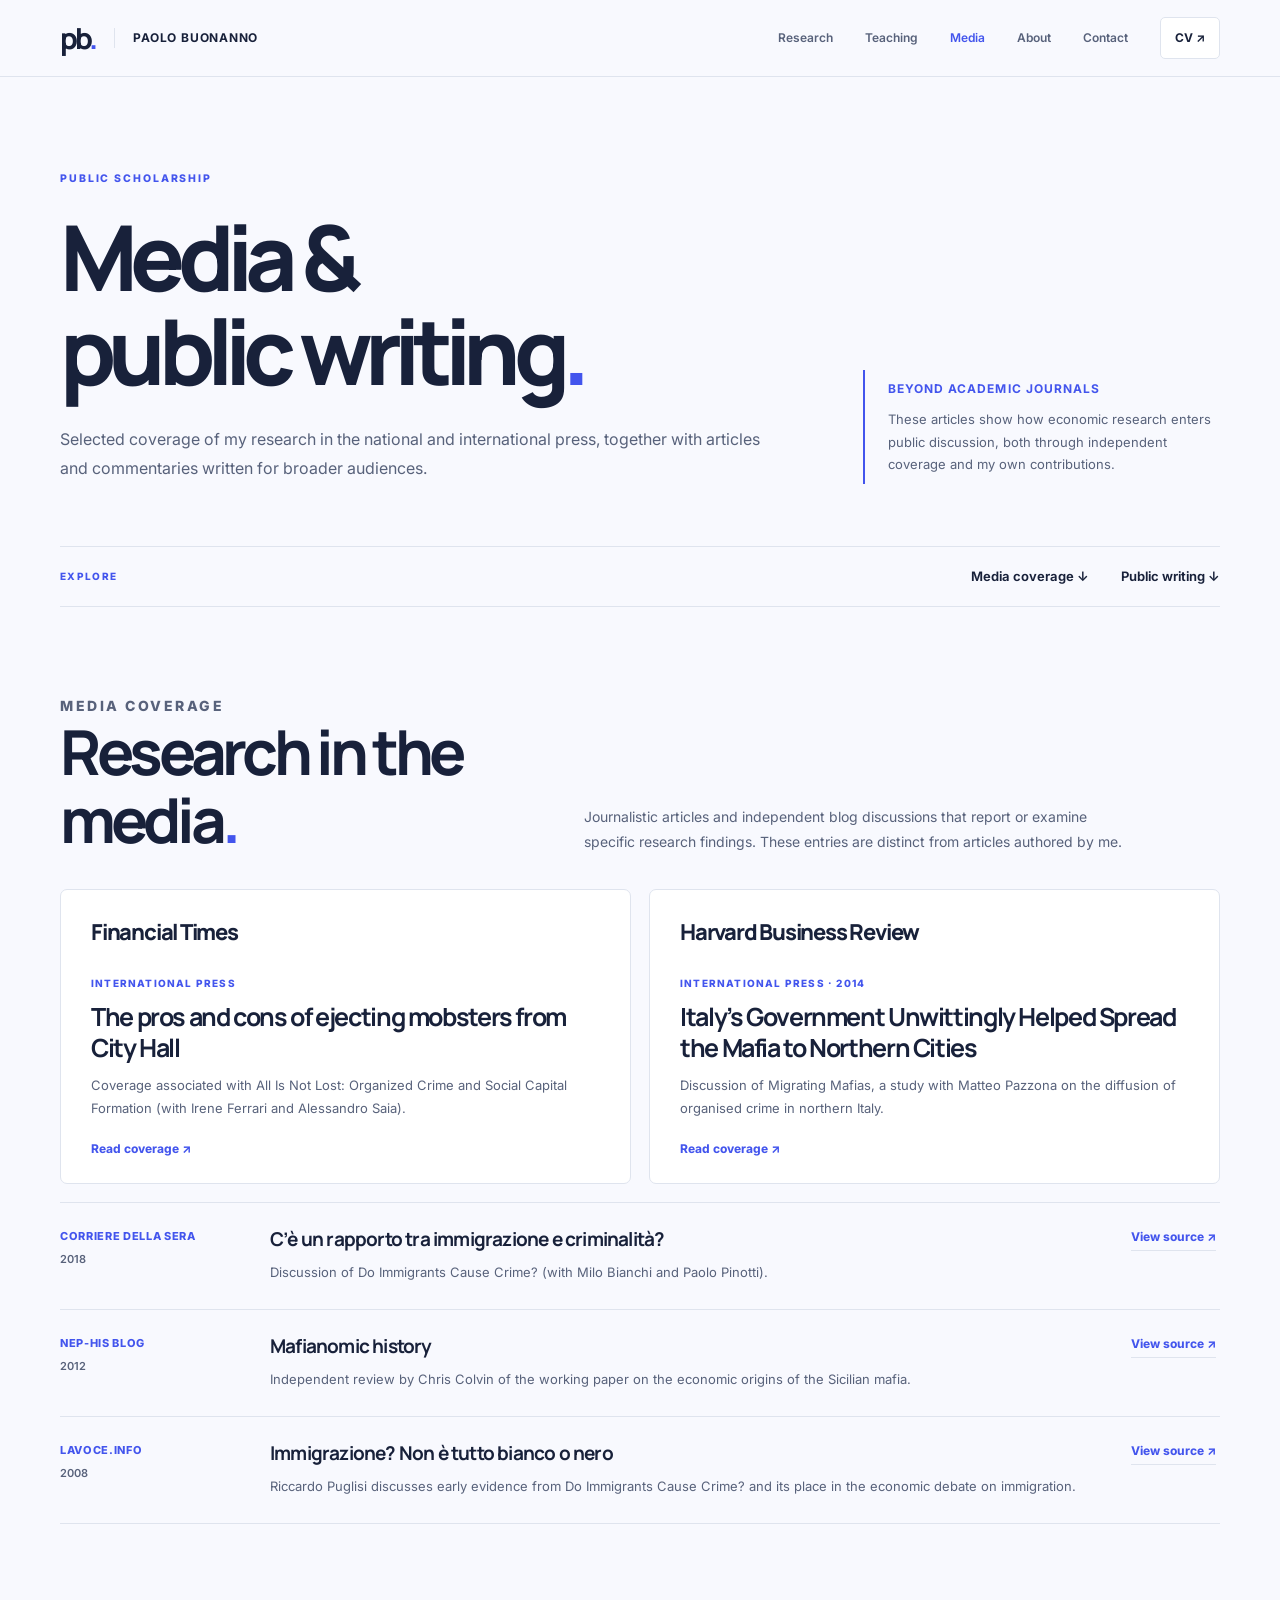
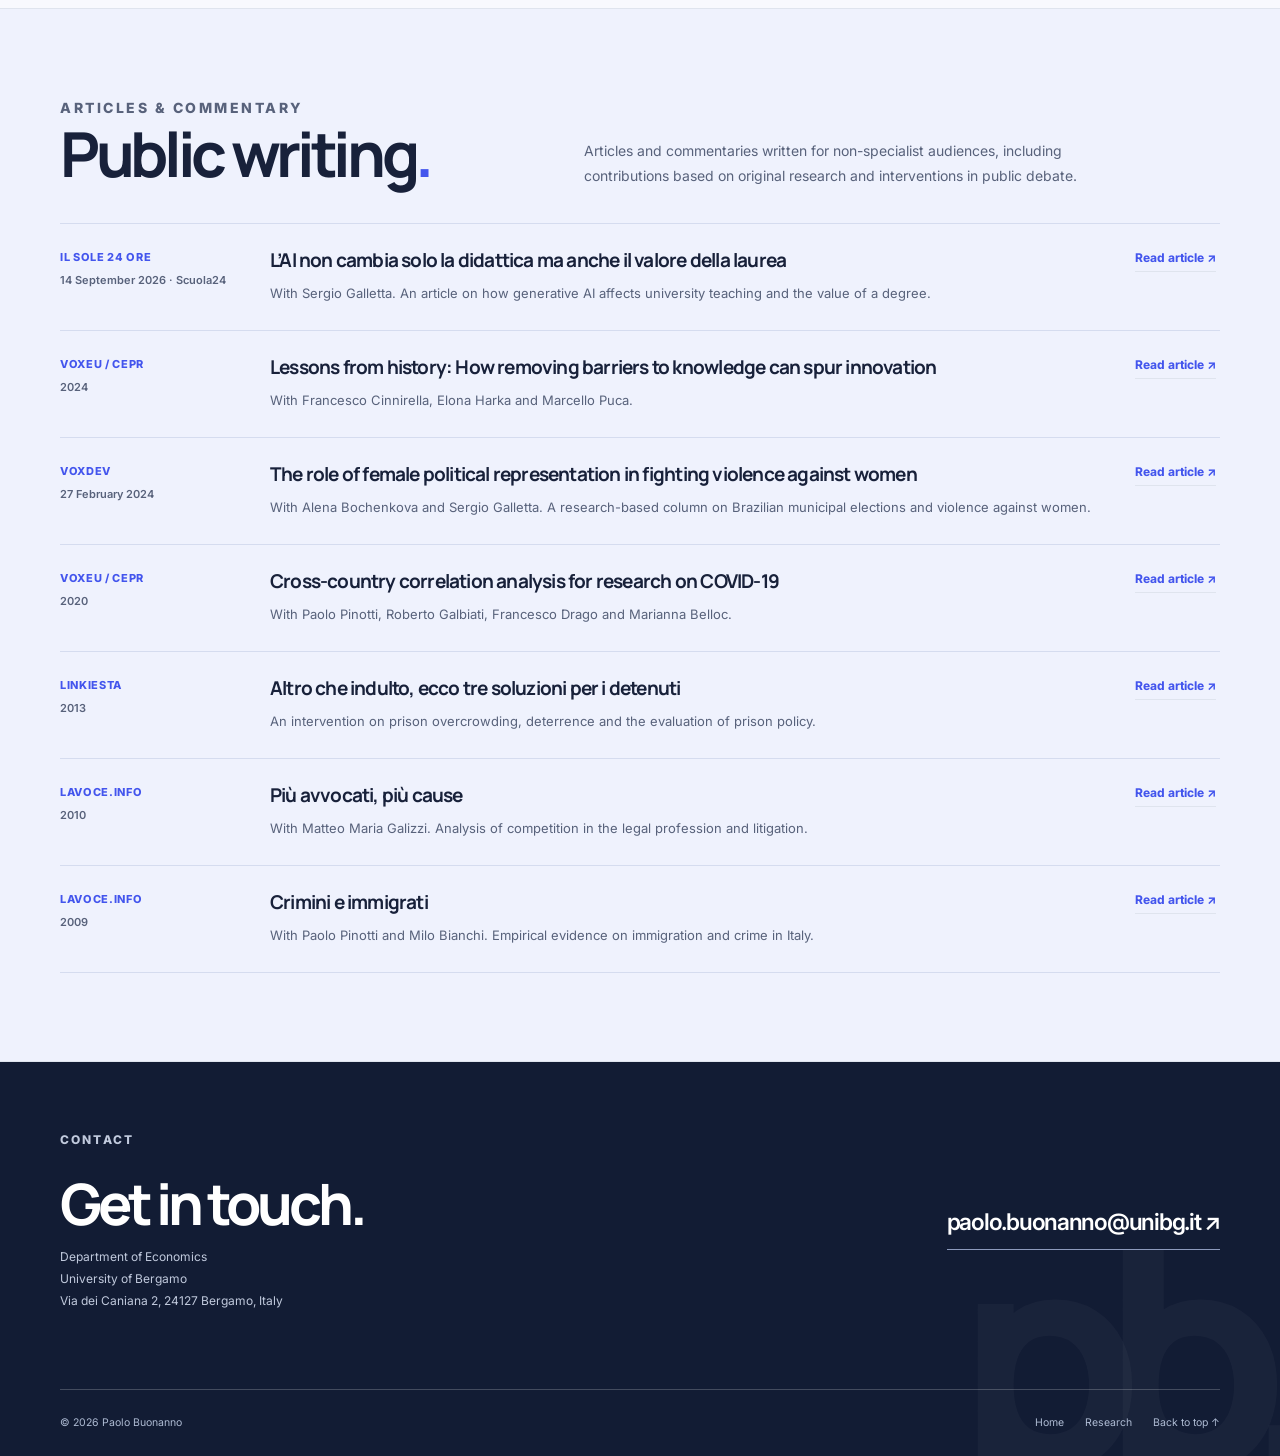
==== media.html @ c2a687ef "Link Sole 24 Ore 2026 article to original publisher page" ====
<!DOCTYPE html>
<html lang="en"><head><meta charset="utf-8"/><meta content="width=device-width, initial-scale=1" name="viewport"/><meta content="#f8f9fe" name="theme-color"/><title>Media &amp; Public Writing | Paolo Buonanno</title><meta content="Selected press coverage of Paolo Buonanno’s research and public commentary in the Italian and international press." name="description"/><link href="https://fonts.googleapis.com" rel="preconnect"/><link crossorigin="" href="https://fonts.gstatic.com" rel="preconnect"/><link href="https://fonts.googleapis.com/css2?family=Inter:wght@400;500;600;700;800&amp;family=Manrope:wght@500;600;700;800&amp;display=swap" rel="stylesheet"/><style>:root {
  --paper: #f8f9fe;
  --white: #fff;
  --soft: #eff2fd;
  --surface: #fff;
  --ink: #18213a;
  --navy: #18213a;
  --muted: #58627b;
  --subtle: #7d8799;
  --rule: #dfe4ee;
  --accent: #4355ed;
  --accent-hover: #3142d0;
  --accent-text: #3648d0;
  --accent-soft: #e9edff;
  --deep: #121c34;
  --panel-bg: #4356ed;
  --panel-deep: #2636a9;
  --sans: 'Inter', -apple-system, BlinkMacSystemFont, 'Segoe UI', sans-serif;
  --display: 'Manrope', 'Inter', -apple-system, BlinkMacSystemFont, 'Segoe UI', sans-serif;
  
  --wrap: 1160px;
}
*{box-sizing:border-box}
html{scroll-behavior:smooth;scroll-padding-top:100px}
body{margin:0;background:var(--paper);color:var(--ink);font-family:var(--sans);line-height:1.6;-webkit-font-smoothing:antialiased}
a{color:inherit;text-decoration:none}button{font:inherit}
a:focus-visible,button:focus-visible{outline:3px solid var(--accent);outline-offset:4px;border-radius:3px}
::selection{background:var(--accent-soft);color:var(--ink)}
h1,h2,h3,p{margin-top:0}
.container{width:min(var(--wrap),calc(100% - 96px));margin:auto}

.site-header{position:sticky;top:0;z-index:30;background:color-mix(in srgb,var(--paper) 94%,transparent);backdrop-filter:blur(18px);border-bottom:1px solid var(--rule)}
.nav-inner{min-height:76px;display:flex;justify-content:space-between;align-items:center;gap:35px}
.brand{display:flex;align-items:center;gap:19px;white-space:nowrap}
.brand-mark{font-family:var(--display);font-weight:760;font-size:29px;letter-spacing:-.10em;line-height:1;color:var(--ink)}
.brand-mark i{color:var(--accent);font-style:normal}
.brand-name{border-left:1px solid var(--rule);padding-left:18px;font-size:12px;letter-spacing:.065em;font-weight:700;color:var(--ink)}
.desktop-nav{display:flex;align-items:center;gap:32px;font-size:12px;font-weight:600;color:var(--muted)}
.desktop-nav a{transition:color .2s}.desktop-nav a:hover{color:var(--accent)}
.desktop-nav .nav-cv{color:var(--ink);border:1px solid var(--rule);border-radius:5px;padding:10px 14px;background:var(--surface);font-weight:700}
.desktop-nav .nav-cv:hover{border-color:var(--accent);color:var(--accent)}
.menu-button{display:none;width:43px;height:41px;border:1px solid var(--rule);border-radius:6px;background:transparent;color:var(--ink);font-size:22px;cursor:pointer}

.hero{padding-top:88px}
.hero-top{display:grid;grid-template-columns:minmax(0,1.6fr) minmax(310px,.89fr);gap:58px;align-items:center}
.eyebrow,.section-kicker{font-size:10.5px;letter-spacing:.18em;text-transform:uppercase;font-weight:800;color:var(--accent);margin:0 0 29px}
.hero h1{font-family:var(--display);font-size:clamp(70px,7.05vw,108px);font-weight:660;letter-spacing:-.064em;line-height:.99;color:var(--ink);margin:0 0 31px}
.hero h1 .last{display:block;letter-spacing:-.071em}
.hero h1 .dot{color:var(--accent)}
.role{max-width:650px;font-family:var(--display);font-size:27px;line-height:1.28;letter-spacing:-.04em;font-style:normal;font-weight:600;color:var(--ink);margin:0 0 20px}
.intro{max-width:565px;font-size:15px;line-height:1.85;color:var(--muted);margin:0 0 31px}
.actions{display:flex;align-items:center;gap:27px;flex-wrap:wrap}
.primary-btn{display:inline-flex;align-items:center;gap:25px;border-radius:5px;padding:14px 18px 14px 20px;background:var(--accent);color:white;font-size:12px;font-weight:650;transition:background .2s,transform .2s}
.primary-btn:hover{background:var(--accent-hover);transform:translateY(-2px)}
.primary-btn .arrow{font-size:18px;line-height:1;transform:translateY(-1px)}
.text-link{font-size:12px;font-weight:700;border-bottom:1px solid var(--rule);padding:9px 0 5px;color:var(--ink);transition:border-color .2s,color .2s;white-space:nowrap}
.text-link span{margin-left:10px;color:var(--accent)}.text-link:hover{color:var(--accent);border-color:var(--accent)}
.identity-panel{height:475px;background:linear-gradient(143deg,var(--panel-bg),var(--panel-deep));position:relative;border-radius:7px;overflow:hidden;color:white;display:flex;flex-direction:column;isolation:isolate}
.identity-panel:before{content:'';position:absolute;z-index:-1;inset:0;background:radial-gradient(circle at 84% 46%,#ffffff24,transparent 52%)}
.identity-panel:after{content:'';position:absolute;z-index:-1;inset:12px;border:1px solid #ffffff30;border-radius:3px;pointer-events:none}
.identity-top{display:flex;gap:12px;align-items:center;padding:30px 29px 0;font-size:9.2px;letter-spacing:.14em;font-weight:720;color:#fff;position:relative;z-index:1}
.identity-top .led{width:6px;height:6px;border-radius:50%;background:#d0ffeb;box-shadow:0 0 12px #d0ffeb88}
.identity-top span:last-child{margin-left:auto;color:#ffffffae}
.identity-art{flex:1;position:relative;display:flex;align-items:center;justify-content:center;overflow:hidden}
.identity-orbit{width:385px;max-width:none;position:absolute;left:50%;top:52%;transform:translate(-50%,-50%);height:385px;opacity:.82}
.identity-mark{position:relative;z-index:1;font-family:var(--display);font-size:122px;font-weight:700;line-height:1;letter-spacing:-.13em;margin-left:-12px;color:#fff;text-shadow:0 16px 55px #16277d40}
.identity-mark span{font-weight:500}.identity-mark i{font-style:normal;color:#c4d3ff}
.identity-bottom{padding:0 30px 31px;z-index:1}
.identity-bottom p{font-family:var(--display);font-style:normal;font-weight:650;font-size:23px;line-height:1.23;letter-spacing:-.035em;margin:0 0 24px;color:#fff}
.identity-line{width:100%;height:1px;background:#ffffff52;margin-bottom:13px}
.identity-footer{display:flex;justify-content:space-between;align-items:center;color:#ffffffd2;gap:12px;font-size:9.5px;letter-spacing:.085em;font-weight:650}

.focus-bar{margin:91px 0 0;border-top:1px solid var(--rule);border-bottom:1px solid var(--rule);padding:24px 0;display:flex;align-items:center;gap:12px 26px;flex-wrap:wrap}
.focus-label{color:var(--accent);font-size:10px;letter-spacing:.12em;text-transform:uppercase;font-weight:780;margin-right:7px}
.focus-tag{font-size:12px;color:var(--ink);font-weight:600}
.focus-dot{font-size:14px;color:var(--accent);opacity:.33;line-height:1}

.section{padding:106px 0 116px;scroll-margin-top:90px}
.section-heading{display:grid;grid-template-columns:.95fr 1fr;align-items:end;gap:100px;margin-bottom:44px}
.section-kicker{margin-bottom:21px}
.section-heading h2,.about h2{font-family:var(--display);font-weight:750;font-size:clamp(46px,5.5vw,68px);line-height:1.1;letter-spacing:-.067em;margin:0;color:var(--ink)}
.section-heading .period,.about h2 .period{color:var(--accent)}
.section-lead{font-size:14px;line-height:1.85;max-width:460px;color:var(--muted);margin:0 0 5px}
.research-tabs{display:flex;flex-wrap:wrap;gap:8px;margin:0 0 18px}
.tab{border:1px solid var(--rule);background:transparent;color:var(--muted);padding:10px 17px;border-radius:5px;font-size:11px;font-weight:700;cursor:pointer;transition:background .17s,color .17s,border-color .17s}
.tab:hover{border-color:var(--accent);color:var(--accent)}
.tab[aria-pressed='true']{background:var(--accent);color:white;border-color:var(--accent)}
.paper-list{border-top:1px solid var(--rule)}
.paper{display:grid;grid-template-columns:145px minmax(0,1fr) 64px;column-gap:24px;align-items:start;border-bottom:1px solid var(--rule);padding:28px 8px 29px 0;transition:background .2s,padding .2s}
.paper:hover{background:var(--accent-soft);padding-left:14px;padding-right:14px}
.paper[data-hidden='true']{display:none}
.paper-date{font-size:12px;font-weight:700;line-height:1.6;color:var(--ink)}
.paper-date span{display:block;color:var(--accent-text);font-size:9px;letter-spacing:.08em;text-transform:uppercase;font-weight:700;margin-top:6px}
.paper h3{font-family:var(--sans);font-weight:620;font-size:20px;line-height:1.28;letter-spacing:-.025em;margin:0 0 12px;max-width:720px;color:var(--ink)}
.paper h3 a:hover{color:var(--accent)}
.paper-authors{font-size:12px;color:var(--muted);margin:0 0 5px;line-height:1.5}
.paper-venue{font-size:12px;color:var(--muted);font-style:italic;margin:0;line-height:1.5}
.paper-link{justify-self:end;font-size:11px;font-weight:750;color:var(--accent);white-space:nowrap;border-bottom:1px solid var(--rule);padding-bottom:5px}
.paper-link:hover{border-color:var(--accent)}
.research-bottom{display:flex;gap:30px;flex-wrap:wrap;margin-top:30px}

.teaching{background:var(--soft);border-top:1px solid var(--rule);border-bottom:1px solid var(--rule)}
.teaching .section-heading{margin-bottom:50px}
.course-grid{display:grid;grid-template-columns:repeat(2,minmax(0,1fr));gap:18px}
.course{background:var(--surface);min-height:250px;padding:29px 32px;display:flex;flex-direction:column;align-items:flex-start;border:1px solid var(--rule);border-radius:6px;box-shadow:0 10px 23px #141e3504;transition:transform .2s,border-color .2s}
.course:hover{transform:translateY(-3px);border-color:var(--accent)}
.course-header{display:flex;justify-content:space-between;align-items:center;width:100%;gap:10px;color:var(--accent);font-size:10px;font-weight:750;letter-spacing:.11em;text-transform:uppercase;margin-bottom:30px}
.course h3{font-family:var(--display);font-size:27px;font-weight:680;line-height:1.23;letter-spacing:-.05em;color:var(--ink);margin:0 0 23px}
.course h3 a:hover{color:var(--accent)}
.course h3 a span{font-family:var(--sans);color:var(--accent);font-size:15px;vertical-align:5px;margin-left:3px}
.course-meta{font-size:12px;color:var(--muted);line-height:1.65;margin:auto 0 0}

.about{padding:111px 0 124px;scroll-margin-top:92px}
.about-layout{display:grid;grid-template-columns:.95fr 1fr;gap:115px}
.about p:not(.section-kicker){font-size:14px;color:var(--muted);line-height:1.92;margin:0 0 18px}
.about-meta{display:grid;grid-template-columns:1fr 1fr;gap:24px;border-top:1px solid var(--rule);padding-top:25px;margin-top:28px}
.about-meta div{font-size:12px;color:var(--muted);line-height:1.85}
.about-meta strong{display:block;font-size:9.5px;letter-spacing:.13em;text-transform:uppercase;color:var(--accent);margin-bottom:6px}
.about-meta a:hover{color:var(--accent)}

.footer{background:var(--deep);color:#fff;padding:67px 0 25px;scroll-margin-top:95px;position:relative;overflow:hidden}
.footer:after{content:'pb.';position:absolute;right:-15px;bottom:-135px;font-family:var(--display);font-size:300px;font-weight:800;letter-spacing:-.14em;color:#ffffff08;pointer-events:none}
.footer-top{display:flex;justify-content:space-between;gap:38px;align-items:center;position:relative;z-index:1}
.footer h2{font-family:var(--display);font-size:57px;line-height:1.09;font-weight:740;letter-spacing:-.07em;margin:0 0 23px;color:white}
.footer p{font-size:12px;line-height:1.85;color:#c1cadd;max-width:330px}
.footer-email{font-family:var(--sans);font-weight:600;font-size:23px;letter-spacing:-.055em;border-bottom:1px solid #8c9abc;padding-bottom:8px;white-space:nowrap}
.footer-email:hover{color:#dce3ff;border-color:#fff}
.footer-bottom{display:flex;justify-content:space-between;gap:25px;align-items:center;flex-wrap:wrap;position:relative;z-index:1;padding-top:25px;margin-top:64px;border-top:1px solid #ffffff35;color:#aebbd3;font-size:10.5px}
.footer-links{display:flex;gap:21px;flex-wrap:wrap}.footer-links a:hover{color:#fff}

@media(max-width:1000px){
 .container{width:calc(100% - 68px)}
 .hero-top{gap:36px;grid-template-columns:minmax(0,1.5fr) minmax(278px,.92fr)}
 .hero h1{font-size:clamp(65px,7.45vw,88px)}
 .role{font-size:25px}
 .identity-panel{height:430px}
 .section-heading{gap:48px}
 .about-layout{gap:60px}
}
@media(max-width:760px){
 .container{width:calc(100% - 44px)}
 .nav-inner{min-height:69px}
 .brand-mark{font-size:26px}
 .brand{gap:14px}
 .brand-name{font-size:10.5px;padding-left:14px}
 .desktop-nav{display:none;position:absolute;left:0;right:0;top:68px;padding:23px;background:var(--paper);border-bottom:1px solid var(--rule);box-shadow:0 18px 26px #15203716;flex-direction:column;align-items:flex-start;gap:18px}
 .desktop-nav[data-open='true']{display:flex}
 .menu-button{display:block}
 .hero{padding-top:58px}
 .hero-top{grid-template-columns:1fr;gap:45px}
 .eyebrow{font-size:9.5px;margin-bottom:24px}
 .hero h1{font-size:clamp(57px,12.8vw,86px);letter-spacing:-.083em;margin-bottom:28px}
 .role{font-size:25px}
 .intro{font-size:14px;line-height:1.83}
 .identity-panel{height:295px;max-width:none}
 .identity-top{padding:25px 24px 0}
 .identity-orbit{width:300px;height:300px;top:51%;left:65%}
 .identity-mark{font-size:96px}
 .identity-art{position:absolute;inset:0 0 0 42%}
 .identity-bottom{margin-top:auto;padding:0 24px 24px;max-width:49%}
 .identity-bottom p{font-size:24px;margin-bottom:22px}
 .identity-line{margin-bottom:11px}
 .identity-footer{font-size:8px;display:block}
 .identity-footer span:last-child{display:none}
 .focus-bar{margin-top:55px;gap:10px 18px;padding:19px 0}
 .focus-label{width:100%;margin-bottom:4px}
 .focus-dot{display:none}
 .focus-tag{font-size:12px}
 .section{padding:80px 0 88px}
 .section-heading{display:block;margin-bottom:30px}
 .section-heading h2,.about h2{font-size:70px}
 .section-lead{font-size:13px;margin:23px 0 0}
 .paper{grid-template-columns:1fr auto;gap:10px 15px;padding:23px 0}
 .paper-date{grid-column:1/-1}
 .paper-date span{display:inline;margin-left:10px}
 .paper h3{font-size:18px}
 .paper-authors,.paper-venue{font-size:11.5px}
 .paper-link{font-size:11px}
 .course-grid{grid-template-columns:1fr}
 .course{min-height:210px}
 .course h3{font-size:26px}
 .about{padding-top:83px;padding-bottom:91px}
 .about-layout{grid-template-columns:1fr;gap:28px}
 .about-meta{gap:18px}
 .footer{padding-top:63px}
 .footer-top{display:block}
 .footer h2{font-size:51px}
 .footer-email{font-size:19px;display:inline-block;margin-top:25px;white-space:normal;overflow-wrap:anywhere}
 .footer-bottom{margin-top:50px}}
@media(max-width:410px){
 .hero h1{font-size:clamp(53px,12.9vw,66px)}
 .role{font-size:21px}
 .section-heading h2,.about h2{font-size:48px}
 .identity-panel{height:260px}
 .identity-bottom p{font-size:20px}
 .identity-mark{font-size:80px}
 .paper{grid-template-columns:1fr}
 .paper-link{justify-self:start}
 .actions{gap:16px}
}
@media(prefers-reduced-motion:reduce){html{scroll-behavior:auto}*,*:before,*:after{transition-duration:.01ms!important;animation-duration:.01ms!important}}
/* Production layout, all text uses sans-serif typefaces. */
body{font-kerning:normal}
.skip-link{position:absolute;left:15px;top:-80px;padding:12px 16px;background:var(--ink);color:white;z-index:1000}
.skip-link:focus{top:10px}
.hero h1{font-weight:750;letter-spacing:-.086em}
.role{max-width:590px}
.identity-bottom p{font-style:normal}
.section-heading h2,.about h2,.footer h2,.course h3{font-style:normal}
.paper-venue{font-style:normal}
.footer:after{font-weight:800}
.nav-inner .desktop-nav a[aria-current='page']{color:var(--accent)}
.research-page{padding-top:95px;padding-bottom:95px}
.research-page .research-intro{max-width:780px;margin-bottom:55px}
.research-page h1{font-family:var(--display);font-size:clamp(55px,6.3vw,86px);font-weight:760;line-height:1.04;letter-spacing:-.075em;margin-bottom:20px}
.research-page h1 span{color:var(--accent)}
.research-page .research-description{font-size:16px;max-width:680px;color:var(--muted);line-height:1.8}
.research-page .research-tabs{margin-bottom:18px}
.research-tools{display:flex;gap:16px;justify-content:space-between;flex-wrap:wrap;margin:31px 0 22px;align-items:center}
.paper-search{width:min(370px,100%);border:1px solid var(--rule);border-radius:5px;padding:12px 15px;background:var(--white);font-family:var(--sans);color:var(--ink);font-size:12px}
.paper-search:focus{outline:2px solid var(--accent);outline-offset:2px}
.paper-count{font-size:12px;color:var(--muted)}
.no-papers{font-size:14px;color:var(--muted);padding:32px 0}
.research-source{border-top:1px solid var(--rule);padding-top:30px;margin-top:38px;font-size:13px;color:var(--muted);line-height:1.85}
.research-source a{color:var(--accent);text-decoration:underline;text-underline-offset:3px}
.publication-divider{margin:62px 0 27px;border-top:1px solid var(--rule)}
.research-page .paper h3{font-size:17px;letter-spacing:-.024em}
.research-page .paper{grid-template-columns:113px minmax(0,1fr) 75px;column-gap:22px;padding:21px 7px 23px 0}
.research-page .paper .paper-link{margin-top:2px}
.research-page .paper:hover{padding-left:8px;padding-right:8px}
.paper h3 a:focus-visible{color:var(--accent)}
@media(max-width:760px){
  .hero{padding-top:64px}
  .hero h1{font-size:clamp(56px,12.25vw,84px)}
  .role{font-size:25px;line-height:1.28}
  .identity-bottom p{font-size:18px;line-height:1.3}
  .section-heading h2,.about h2{font-size:clamp(43px,10vw,58px)}
  .course h3{font-size:25px}
  .footer h2{font-size:49px}
  .research-page{padding-top:56px;padding-bottom:65px}
  .research-page h1{font-size:clamp(54px,11vw,76px)}
  .research-page .paper{grid-template-columns:1fr;gap:11px;padding:21px 0}
  .research-page .paper-date span{display:inline;margin-left:12px}
  .research-page .paper .paper-link{justify-self:start}
  .paper-search{width:100%}
}

/* v4: Bibliographic hierarchy, working paper statuses and OA information. */
.paper-venue .oa-badge{vertical-align:middle;margin-left:9px}
.oa-badge,.free-badge{display:inline-block;border-radius:3px;font-family:var(--sans);font-size:10px;font-weight:750;line-height:1.2;padding:4px 7px;letter-spacing:.015em;white-space:nowrap}
.oa-badge{background:#e5f7ee;color:#16734b}
.free-badge{background:#e8edff;color:#3347a8}
.paper-venue .oa-badge{font-size:9px}
.record-group{margin-top:55px}
.record-group-heading{padding-bottom:15px;border-bottom:1px solid var(--rule);display:flex;justify-content:space-between;gap:22px;align-items:baseline}
.record-group-heading h2{font-family:var(--display);font-size:25px;font-weight:750;letter-spacing:-.045em;line-height:1.24}
.record-group-heading p{font-size:11px;color:var(--muted);line-height:1.6;max-width:380px;text-align:right}
.pub-card{border-bottom:1px solid var(--rule);padding:23px 0;display:grid;grid-template-columns:78px minmax(0,1fr);gap:24px;transition:background .2s}
.pub-card[data-hidden="true"]{display:none}
.pub-card:hover{background:rgba(239,242,253,.4)}
.pub-year{font-size:12px;letter-spacing:.05em;color:var(--accent);font-weight:700;padding-top:3px}
.pub-body h3{font-family:var(--display);font-size:17px;letter-spacing:-.03em;line-height:1.48;font-weight:700;margin:0 0 5px}
.pub-body h3 a:hover{color:var(--accent)}
.pub-authors{font-size:12px;color:var(--muted);line-height:1.6;margin:3px 0}
.pub-journal{font-size:12px;line-height:1.85;color:var(--ink);margin:5px 0}
.pub-links{display:flex;gap:20px;flex-wrap:wrap;margin-top:9px}
.pub-links a{font-size:11px;font-weight:700;color:var(--accent);letter-spacing:.01em}
.pub-links a:hover{text-decoration:underline;text-underline-offset:3px}
.status-tag{display:inline-block;color:#2d45bf;font-size:11px;font-weight:680;background:#e9edff;border-radius:3px;padding:4px 7px;margin-left:7px}
.pub-controls{border-bottom:1px solid var(--rule);padding-bottom:20px}
.pub-controls .research-tabs{margin-bottom:3px;flex-wrap:wrap}
.pub-controls .research-tools{margin:20px 0 14px;gap:18px}
.oa-toggle{font-size:11px;font-weight:650;color:var(--ink);display:inline-flex;align-items:center;gap:8px;cursor:pointer}
.oa-toggle input{accent-color:var(--accent);width:15px;height:15px}
.access-legend{font-size:11px;line-height:2.2;color:var(--muted);max-width:800px}
.access-legend .oa-badge,.access-legend .free-badge{margin-right:7px;margin-left:14px}
.access-legend .oa-badge:first-child{margin-left:0}
#teaching .course-grid{grid-template-columns:repeat(2,minmax(0,1fr));}
#teaching .course h3{font-size:clamp(22px,2.1vw,28px);line-height:1.3}
#teaching .course-meta{line-height:1.7}
@media(max-width:760px){.record-group-heading{display:block}.record-group-heading h2{font-size:23px}.record-group-heading p{text-align:left;margin-top:6px}.pub-card{grid-template-columns:45px minmax(0,1fr);gap:12px;padding:18px 0}.pub-body h3{font-size:15px}.pub-year{font-size:11px}.pub-controls .research-tabs{display:flex;gap:6px}#teaching .course-grid{grid-template-columns:1fr}.oa-toggle{width:100%}.research-page .paper-count{margin-top:0}}

/* V5 / photographic academic profile */
.hero-top{grid-template-columns:minmax(0,1.55fr) minmax(310px,.9fr);gap:62px}
.hero .role{font-size:clamp(21px,2.1vw,28px);font-weight:680;letter-spacing:-.038em;line-height:1.34;max-width:580px;margin-bottom:22px}
.hero .intro{max-width:585px}
.portrait-panel{height:475px;display:flex;flex-direction:column;padding:27px 28px 25px;border:1px solid #ced6f2;border-radius:8px;background:#edf1ff;box-shadow:0 22px 55px #17224a0b;position:relative;overflow:hidden}
.portrait-top{font-size:9.5px;letter-spacing:.12em;font-weight:760;display:flex;align-items:center;gap:9px;color:#3645b7}
.portrait-code{margin-left:auto;color:#6a78af}
.portrait-indicator{width:7px;height:7px;background:var(--accent);border-radius:50%}
.portrait-media{flex:1;display:flex;align-items:center;justify-content:center;min-height:0;position:relative}
.portrait-media::before{content:'';position:absolute;width:254px;height:254px;border:1px solid #bbc5ee;border-radius:50%;left:50%;top:50%;transform:translate(-50%,-50%)}
.portrait-media img{height:230px;width:230px;object-fit:cover;filter:grayscale(100%);border-radius:6px;position:relative;z-index:1;box-shadow:0 20px 35px #202b5d25}
.portrait-footer{border-top:1px solid #cbd4f2;padding-top:17px;display:flex;flex-direction:column;gap:1px;font-size:12px;font-weight:720;color:#25305b;line-height:1.45}
.portrait-footer span:nth-child(2){font-weight:500;color:#657096}
.portrait-footer small{font-size:9.5px;font-weight:500;color:#657096;margin-top:7px}
.portrait-footer a{text-decoration:underline;text-decoration-color:#b1bae6;text-underline-offset:3px}
@media(max-width:1000px){.hero-top{gap:38px;grid-template-columns:minmax(0,1.5fr) minmax(280px,.92fr)}.portrait-panel{height:440px;padding:22px}.portrait-media img{width:210px;height:210px}.portrait-media::before{width:234px;height:234px}}
@media(max-width:760px){.hero-top{grid-template-columns:1fr;gap:40px}.portrait-panel{max-width:530px;height:300px;padding:21px 24px}.portrait-media{position:absolute;right:10px;top:20px;bottom:14px;width:50%}.portrait-media img{width:min(185px,70%);height:auto;aspect-ratio:1}.portrait-media::before{width:205px;height:205px}.portrait-footer{margin-top:auto;width:47%;border:0;padding:0 0 3px}.portrait-code{display:none}}
@media(max-width:410px){.portrait-panel{height:275px}.portrait-media::before{width:175px;height:175px}.portrait-media img{width:165px;height:165px}.portrait-footer span{font-size:11px}.hero .role{font-size:21px}}


/* v7: cleaner portrait and richer hero copy */
.intro-block{display:flex;flex-direction:column;gap:12px;max-width:760px}.intro-secondary{font-size:13.5px;color:#68738f;max-width:690px}.portrait-panel{height:auto;min-height:475px;padding:18px 18px 16px;background:#ffffff;border:1px solid #d7def4;border-radius:8px;box-shadow:0 18px 42px rgba(23,34,74,.06)}.portrait-panel:before,.portrait-panel:after,.portrait-top,.portrait-footer,.portrait-indicator,.portrait-code{display:none!important}.portrait-clean{display:flex;align-items:center;justify-content:center;position:relative;min-height:0;flex:1}.portrait-clean::before{display:none!important}.portrait-clean img{width:min(100%,305px);height:390px;object-fit:cover;object-position:center 15%;border-radius:4px;filter:grayscale(100%);box-shadow:none;border:0}.portrait-caption{padding-top:12px;display:flex;justify-content:space-between;align-items:baseline;gap:16px;border-top:1px solid #e4e9f7;color:#25305b}.portrait-caption span{font-size:12px;font-weight:700;letter-spacing:.06em;text-transform:uppercase}.portrait-caption small{font-size:10.5px;color:#6c7694}@media(max-width:1000px){.portrait-panel{min-height:430px}.portrait-clean img{width:min(100%,280px);height:360px}}@media(max-width:760px){.intro-block{gap:10px}.intro-secondary{font-size:13px;line-height:1.8}.portrait-panel{max-width:420px;min-height:0;height:auto;padding:14px;background:#fff}.portrait-clean{position:static;width:auto;flex:none}.portrait-clean img{width:100%;max-width:340px;height:auto;aspect-ratio:4/5}.portrait-caption{padding-top:10px;margin-top:10px}}


/* v8: supplied photograph, clean portrait and mobile-first reading order */
.intro-block{max-width:720px}.intro-block .intro{margin-bottom:14px}.intro-block .intro-secondary{font-size:13px;line-height:1.85;color:#66718d;margin-bottom:0}.portrait-panel{background:transparent!important;border:0!important;border-radius:6px!important;box-shadow:none!important;overflow:visible!important;padding:0!important;min-height:0!important;height:auto!important;display:block!important}.portrait-panel .portrait-media{height:auto!important;min-height:0!important;width:100%!important;position:static!important;display:block!important}.portrait-panel .portrait-media:before,.portrait-panel .portrait-media:after{content:none!important;display:none!important}.portrait-panel .portrait-media img{display:block!important;width:100%!important;height:auto!important;aspect-ratio:603/508!important;object-fit:contain!important;object-position:center!important;filter:none!important;border:0!important;border-radius:5px!important;box-shadow:none!important;max-width:none!important}.portrait-top,.portrait-footer,.portrait-caption,.portrait-code,.portrait-indicator{display:none!important}
@media(max-width:760px){.hero-top>.portrait-panel{order:-1!important;max-width:510px!important;margin:0 auto 8px!important}.hero-top{gap:30px!important}.hero{padding-top:33px!important}.hero .eyebrow{margin-bottom:17px!important}.focus-bar{border-left:3px solid #4354e8!important;border-top:0!important;border-bottom:0!important;background:#edf1fd!important;padding:17px 19px!important;gap:10px 16px!important;margin-top:38px!important}.focus-label{color:#4354e8!important}.hero h1{margin-bottom:20px!important}.section-heading{border-bottom:1px solid #dfe4ef!important;padding-bottom:22px!important;margin-bottom:17px!important}.section{padding-top:65px!important;padding-bottom:70px!important}#research{border-top:1px solid #e1e6ef!important}#about{border-top:1px solid #e1e6ef!important}.paper{padding:22px 0!important;border-bottom:1px solid #dce2ee!important}.paper-date{font-weight:700!important}.course{border-left:3px solid #4354e8!important;box-shadow:none!important}.course h3{margin-top:0!important}.research-bottom{border-top:1px solid #dfe4ef!important;padding-top:25px!important}}
@media(max-width:410px){.hero .portrait-panel{max-width:100%!important}.focus-bar{padding:15px 14px!important}.hero h1{font-size:clamp(53px,12vw,65px)!important}}

/* Media page: unobtrusive editorial layout */
:root{--media-light:#e9edff}
.media-nav-active{color:var(--accent)!important}
.media-hero{padding:94px 0 62px;display:grid;grid-template-columns:minmax(0,1.35fr) minmax(200px,.65fr);gap:60px;align-items:end}
.media-hero .section-kicker{margin-bottom:21px}
.media-title{font-family:var(--display);font-size:clamp(62px,7.1vw,102px);line-height:1.035;letter-spacing:-.085em;color:var(--ink);font-weight:770;margin:0 0 28px}
.media-title em{color:var(--accent);font-style:normal}
.media-description{max-width:730px;font-size:16px;line-height:1.85;color:var(--muted);margin:0}
.media-hero-aside{border-left:2px solid var(--accent);padding:8px 0 8px 23px;font-size:13px;line-height:1.75;color:var(--muted)}
.media-hero-aside b{font-size:12px;letter-spacing:.09em;text-transform:uppercase;color:var(--accent);display:block;margin:0 0 9px}
.media-jump{display:flex;gap:32px;border-top:1px solid var(--rule);border-bottom:1px solid var(--rule);padding:19px 0;align-items:center;flex-wrap:wrap}
.media-jump-label{font-size:10px;color:var(--accent);font-weight:800;letter-spacing:.13em;text-transform:uppercase;margin-right:auto}
.media-jump a{font-size:13px;font-weight:650;color:var(--ink)}.media-jump a:hover{color:var(--accent)}
.media-section{padding:86px 0 84px;scroll-margin-top:115px}
.media-section + .media-section{border-top:1px solid var(--rule)}
.media-section-heading{display:grid;grid-template-columns:minmax(0,.86fr) minmax(0,1.14fr);gap:45px;align-items:end;margin-bottom:35px}
.media-section-heading h2{font-family:var(--display);font-size:clamp(40px,4.9vw,62px);font-weight:730;line-height:1.1;letter-spacing:-.07em;margin:0}
.media-section-heading h2 span{color:var(--accent)}
.media-section-heading p{color:var(--muted);font-size:14px;line-height:1.8;max-width:540px;margin:0}
.media-feature-grid{display:grid;grid-template-columns:1fr 1fr;gap:18px;margin-bottom:18px}
.media-feature{display:flex;flex-direction:column;background:#fff;border:1px solid var(--rule);border-radius:7px;padding:30px 30px 25px;min-height:276px;transition:border-color .17s,transform .17s}
.media-feature:hover{border-color:#b4bdf4;transform:translateY(-2px)}
.media-feature .outlet{font-family:var(--display);font-size:22px;font-weight:780;letter-spacing:-.055em;color:var(--ink);margin-bottom:29px;line-height:1.15}
.media-feature .flag{display:inline-block;color:var(--accent);font-size:10px;font-weight:800;letter-spacing:.12em;text-transform:uppercase;margin-bottom:10px}
.media-feature h3{font-family:var(--display);font-size:25px;letter-spacing:-.055em;line-height:1.25;font-weight:700;margin:0 0 11px;color:var(--ink)}
.media-feature p{font-size:13px;color:var(--muted);line-height:1.72;margin:0 0 20px}
.media-feature .open-source{margin-top:auto;color:var(--accent);font-size:12px;font-weight:750}
.media-rows{border-top:1px solid var(--rule)}
.media-record{display:grid;grid-template-columns:184px 1fr auto;gap:26px;align-items:start;border-bottom:1px solid var(--rule);padding:24px 4px 26px 0}
.media-record .record-meta{font-size:11px;font-weight:780;letter-spacing:.06em;text-transform:uppercase;color:var(--accent);line-height:1.65}
.media-record .record-meta small{display:block;font-weight:600;font-size:11px;letter-spacing:0;text-transform:none;color:var(--muted);margin-top:5px}
.media-record h3{font-family:var(--display);font-size:19px;font-weight:700;letter-spacing:-.042em;line-height:1.36;color:var(--ink);margin:0 0 8px}
.media-record p{font-size:13px;color:var(--muted);line-height:1.7;margin:0}
.media-record a.record-link{font-size:12px;white-space:nowrap;font-weight:750;color:var(--accent);border-bottom:1px solid var(--rule);padding-bottom:4px}
.media-record a.record-link:hover{border-color:var(--accent)}
.media-writing-background{background:var(--soft);border-top:1px solid var(--rule);border-bottom:1px solid var(--rule)}
.media-writing-background .media-section{border:0}
.media-writing-background .media-rows{border-color:#d5dcef}
.media-writing-background .media-record{border-color:#d5dcef}
.media-events{display:grid;grid-template-columns:repeat(3,minmax(0,1fr));gap:18px}
.media-event{background:#fff;border:1px solid var(--rule);padding:27px 26px 24px;border-radius:6px;display:flex;flex-direction:column;min-height:278px}
.media-event .event-type{color:var(--accent);letter-spacing:.12em;text-transform:uppercase;font-size:10px;font-weight:800;margin-bottom:22px}
.media-event h3{font-family:var(--display);font-size:22px;font-weight:740;line-height:1.28;letter-spacing:-.05em;margin:0 0 11px}
.media-event p{font-size:13px;line-height:1.68;color:var(--muted);margin:0 0 20px}
.media-event a{font-size:12px;color:var(--accent);font-weight:780;margin-top:auto}
.media-note{padding:18px 22px;border-left:3px solid var(--accent);background:var(--soft);color:var(--muted);font-size:12.5px;line-height:1.8;margin-top:34px}
.media-footer .footer-top h2{margin-bottom:12px}
@media(max-width:900px){.media-hero{grid-template-columns:1fr;gap:30px;padding:64px 0 45px}.media-hero-aside{max-width:540px}.media-record{grid-template-columns:128px 1fr auto;gap:18px}.media-events{grid-template-columns:1fr 1fr}}
@media(max-width:760px){.media-hero{padding:52px 0 39px;gap:27px}.media-title{font-size:clamp(48px,11.5vw,73px);line-height:1.05;letter-spacing:-.08em}.media-description{font-size:15px;line-height:1.82}.media-jump{gap:12px 23px;padding:15px 0}.media-jump-label{flex-basis:100%}.media-jump a{font-size:13px}.media-section{padding:62px 0}.media-section-heading{grid-template-columns:1fr;gap:16px;margin-bottom:28px}.media-section-heading h2{font-size:clamp(36px,9vw,50px)}.media-section-heading p{font-size:14px}.media-feature-grid,.media-events{grid-template-columns:1fr;gap:13px}.media-feature{min-height:0;padding:24px}.media-feature .outlet{margin-bottom:20px}.media-feature h3{font-size:22px}.media-record{grid-template-columns:1fr auto;gap:8px 15px;padding:23px 0}.media-record .record-meta{grid-column:1/-1;font-size:11px}.media-record .record-meta small{display:inline;margin-left:9px}.media-record h3{font-size:19px}.media-record .record-link{grid-column:1/-1;justify-self:start;margin-top:7px}.media-event{min-height:0;padding:24px}.media-event .event-type{margin-bottom:17px}}
@media(max-width:370px){.media-title{font-size:43px}.media-feature h3{font-size:21px}}

/* v2: media-and-writing focused page */
.media-hero-aside{max-width:470px}.media-writing-background .media-section{padding-bottom:88px}.media-note{max-width:900px}@media(max-width:760px){.media-writing-background .media-section{padding-bottom:62px}.media-record .record-meta small{font-size:12px}.media-record p{font-size:13.5px}}
</style></head><body id="top"><a class="skip-link" href="#main-content">Skip to content</a><header class="site-header"><div class="container nav-inner"><a aria-label="Paolo Buonanno, homepage" class="brand" href="https://pbuonanno.github.io/"><span class="brand-mark">pb<i>.</i></span><span class="brand-name">PAOLO BUONANNO</span></a><button aria-controls="main-nav" aria-expanded="false" aria-label="Open navigation" class="menu-button" id="menuButton">☰</button><nav aria-label="Main navigation" class="desktop-nav" data-open="false" id="main-nav"><a href="https://pbuonanno.github.io/publications.html">Research</a><a href="https://pbuonanno.github.io/#teaching">Teaching</a><a aria-current="page" class="media-nav-active" href="#top">Media</a><a href="https://pbuonanno.github.io/#about">About</a><a href="https://pbuonanno.github.io/#contact">Contact</a><a class="nav-cv" href="https://www.dropbox.com/s/rftttg65gpblrhf/cv_updated.pdf" target="_blank" rel="noopener noreferrer">CV ↗</a></nav></div></header><main id="main-content"><div class="container"><section class="media-hero"><div><p class="section-kicker">PUBLIC SCHOLARSHIP</p><h1 class="media-title">Media &amp;<br/>public writing<em>.</em></h1><p class="media-description">Selected coverage of my research in the national and international press, together with articles and commentaries written for broader audiences.</p></div><aside class="media-hero-aside"><b>Beyond academic journals</b>These articles show how economic research enters public discussion, both through independent coverage and my own contributions.</aside></section><div aria-label="On this page" class="media-jump"><span class="media-jump-label">Explore</span><a href="#coverage">Media coverage ↓</a><a href="#writing">Public writing ↓</a></div><section class="media-section" id="coverage"><div class="media-section-heading"><div><p class="section-kicker">MEDIA COVERAGE</p><h2>Research in the media<span>.</span></h2></div><p>Journalistic articles and independent blog discussions that report or examine specific research findings. These entries are distinct from articles authored by me.</p></div><div class="media-feature-grid"><article class="media-feature"><div class="outlet">Financial Times</div><span class="flag">INTERNATIONAL PRESS</span><h3>The pros and cons of ejecting mobsters from City Hall</h3><p>Coverage associated with All Is Not Lost: Organized Crime and Social Capital Formation (with Irene Ferrari and Alessandro Saia).</p><a class="open-source" href="https://www.ft.com/content/314ed554-3df2-4b26-9539-7ffeb562ca6c" rel="noopener noreferrer" target="_blank">Read coverage ↗</a></article><article class="media-feature"><div class="outlet">Harvard Business Review</div><span class="flag">INTERNATIONAL PRESS · 2014</span><h3>Italy’s Government Unwittingly Helped Spread the Mafia to Northern Cities</h3><p>Discussion of Migrating Mafias, a study with Matteo Pazzona on the diffusion of organised crime in northern Italy.</p><a class="open-source" href="https://hbr.org/2014/02/italys-government-unwittingly-helped-spread-the-mafia-to-northern-cities" rel="noopener noreferrer" target="_blank">Read coverage ↗</a></article></div><div class="media-rows"><article class="media-record"><div class="record-meta">Corriere della Sera<small>2018</small></div><div><h3>C’è un rapporto tra immigrazione e criminalità?</h3><p>Discussion of Do Immigrants Cause Crime? (with Milo Bianchi and Paolo Pinotti).</p></div><a class="record-link" href="https://www.corriere.it/cronache/cards/immigrazione-criminalita-quella-relazione-inesistente/aumento-stranieri-incide-solo-numero-rapine.shtml" rel="noopener noreferrer" target="_blank">View source ↗</a></article><article class="media-record"><div class="record-meta">NEP-HIS Blog<small>2012</small></div><div><h3>Mafianomic history</h3><p>Independent review by Chris Colvin of the working paper on the economic origins of the Sicilian mafia.</p></div><a class="record-link" href="https://nephist.wordpress.com/2012/03/10/mafianomics-4/" rel="noopener noreferrer" target="_blank">View source ↗</a></article><article class="media-record"><div class="record-meta">lavoce.info<small>2008</small></div><div><h3>Immigrazione? Non è tutto bianco o nero</h3><p>Riccardo Puglisi discusses early evidence from Do Immigrants Cause Crime? and its place in the economic debate on immigration.</p></div><a class="record-link" href="https://lavoce.info/archives/25218/immigrazione-non-e-tutto-bianco-o-nero/" rel="noopener noreferrer" target="_blank">View source ↗</a></article></div></section></div><div class="media-writing-background"><div class="container"><section class="media-section" id="writing"><div class="media-section-heading"><div><p class="section-kicker">ARTICLES &amp; COMMENTARY</p><h2>Public writing<span>.</span></h2></div><p>Articles and commentaries written for non-specialist audiences, including contributions based on original research and interventions in public debate.</p></div><div class="media-rows"><article class="media-record"><div class="record-meta">Il Sole 24 Ore <small>14 September 2026 · Scuola24</small></div><div><h3>L’AI non cambia solo la didattica ma anche il valore della laurea</h3><p>With Sergio Galletta. An article on how generative AI affects university teaching and the value of a degree.</p></div><a class="record-link" href="https://www.ilsole24ore.com/art/l-ai-non-cambia-solo-didattica-ma-anche-valore-laurea-AJDJyHAB?refresh_ce=1" rel="noopener noreferrer" target="_blank">Read article ↗</a></article><article class="media-record"><div class="record-meta">VoxEU / CEPR<small>2024</small></div><div><h3>Lessons from history: How removing barriers to knowledge can spur innovation</h3><p>With Francesco Cinnirella, Elona Harka and Marcello Puca.</p></div><a class="record-link" href="https://cepr.org/voxeu/columns/lessons-history-how-removing-barriers-knowledge-can-spur-innovation" rel="noopener noreferrer" target="_blank">Read article ↗</a></article><article class="media-record"><div class="record-meta">VoxDev <small>27 February 2024</small></div><div><h3>The role of female political representation in fighting violence against women</h3><p>With Alena Bochenkova and Sergio Galletta. A research-based column on Brazilian municipal elections and violence against women.</p></div><a class="record-link" href="https://www.voxdev.org/topic/institutions-political-economy/role-female-political-representation-fighting-violence-against" rel="noopener noreferrer" target="_blank">Read article ↗</a></article><article class="media-record"><div class="record-meta">VoxEU / CEPR<small>2020</small></div><div><h3>Cross-country correlation analysis for research on COVID-19</h3><p>With Paolo Pinotti, Roberto Galbiati, Francesco Drago and Marianna Belloc.</p></div><a class="record-link" href="https://cepr.org/voxeu/columns/cross-country-correlation-analysis-research-covid-19" rel="noopener noreferrer" target="_blank">Read article ↗</a></article><article class="media-record"><div class="record-meta">Linkiesta<small>2013</small></div><div><h3>Altro che indulto, ecco tre soluzioni per i detenuti</h3><p>An intervention on prison overcrowding, deterrence and the evaluation of prison policy.</p></div><a class="record-link" href="https://www.linkiesta.it/2013/10/altro-che-indulto-ecco-tre-soluzioni-per-i-detenuti/" rel="noopener noreferrer" target="_blank">Read article ↗</a></article><article class="media-record"><div class="record-meta">lavoce.info<small>2010</small></div><div><h3>Più avvocati, più cause</h3><p>With Matteo Maria Galizzi. Analysis of competition in the legal profession and litigation.</p></div><a class="record-link" href="https://lavoce.info/archives/26043/piu-avvocati-piu-cause/" rel="noopener noreferrer" target="_blank">Read article ↗</a></article><article class="media-record"><div class="record-meta">lavoce.info<small>2009</small></div><div><h3>Crimini e immigrati</h3><p>With Paolo Pinotti and Milo Bianchi. Empirical evidence on immigration and crime in Italy.</p></div><a class="record-link" href="https://lavoce.info/archives/25466/crimini-e-immigrati/" rel="noopener noreferrer" target="_blank">Read article ↗</a></article></div></section></div></div><div class="container"></div></main><footer class="footer media-footer" id="contact"><div class="container"><div class="footer-top"><div><p class="section-kicker">CONTACT</p><h2>Get in touch.</h2><p>Department of Economics<br/>University of Bergamo<br/>Via dei Caniana 2, 24127 Bergamo, Italy</p></div><a class="footer-email" href="mailto:paolo.buonanno@unibg.it">paolo.buonanno@unibg.it ↗</a></div><div class="footer-bottom"><span>© 2026 Paolo Buonanno</span><div class="footer-links"><a href="https://pbuonanno.github.io/">Home</a><a href="https://pbuonanno.github.io/publications.html">Research</a><a href="#top">Back to top ↑</a></div></div></div></footer><script>(function(){const b=document.getElementById('menuButton');const n=document.getElementById('main-nav');if(!b||!n)return;b.addEventListener('click',()=>{let on=b.getAttribute('aria-expanded')!=='true';b.setAttribute('aria-expanded',String(on));n.dataset.open=String(on);b.textContent=on?'×':'☰'});n.querySelectorAll('a').forEach(a=>a.addEventListener('click',()=>{b.setAttribute('aria-expanded','false');n.dataset.open='false';b.textContent='☰'}));})();</script></body></html>
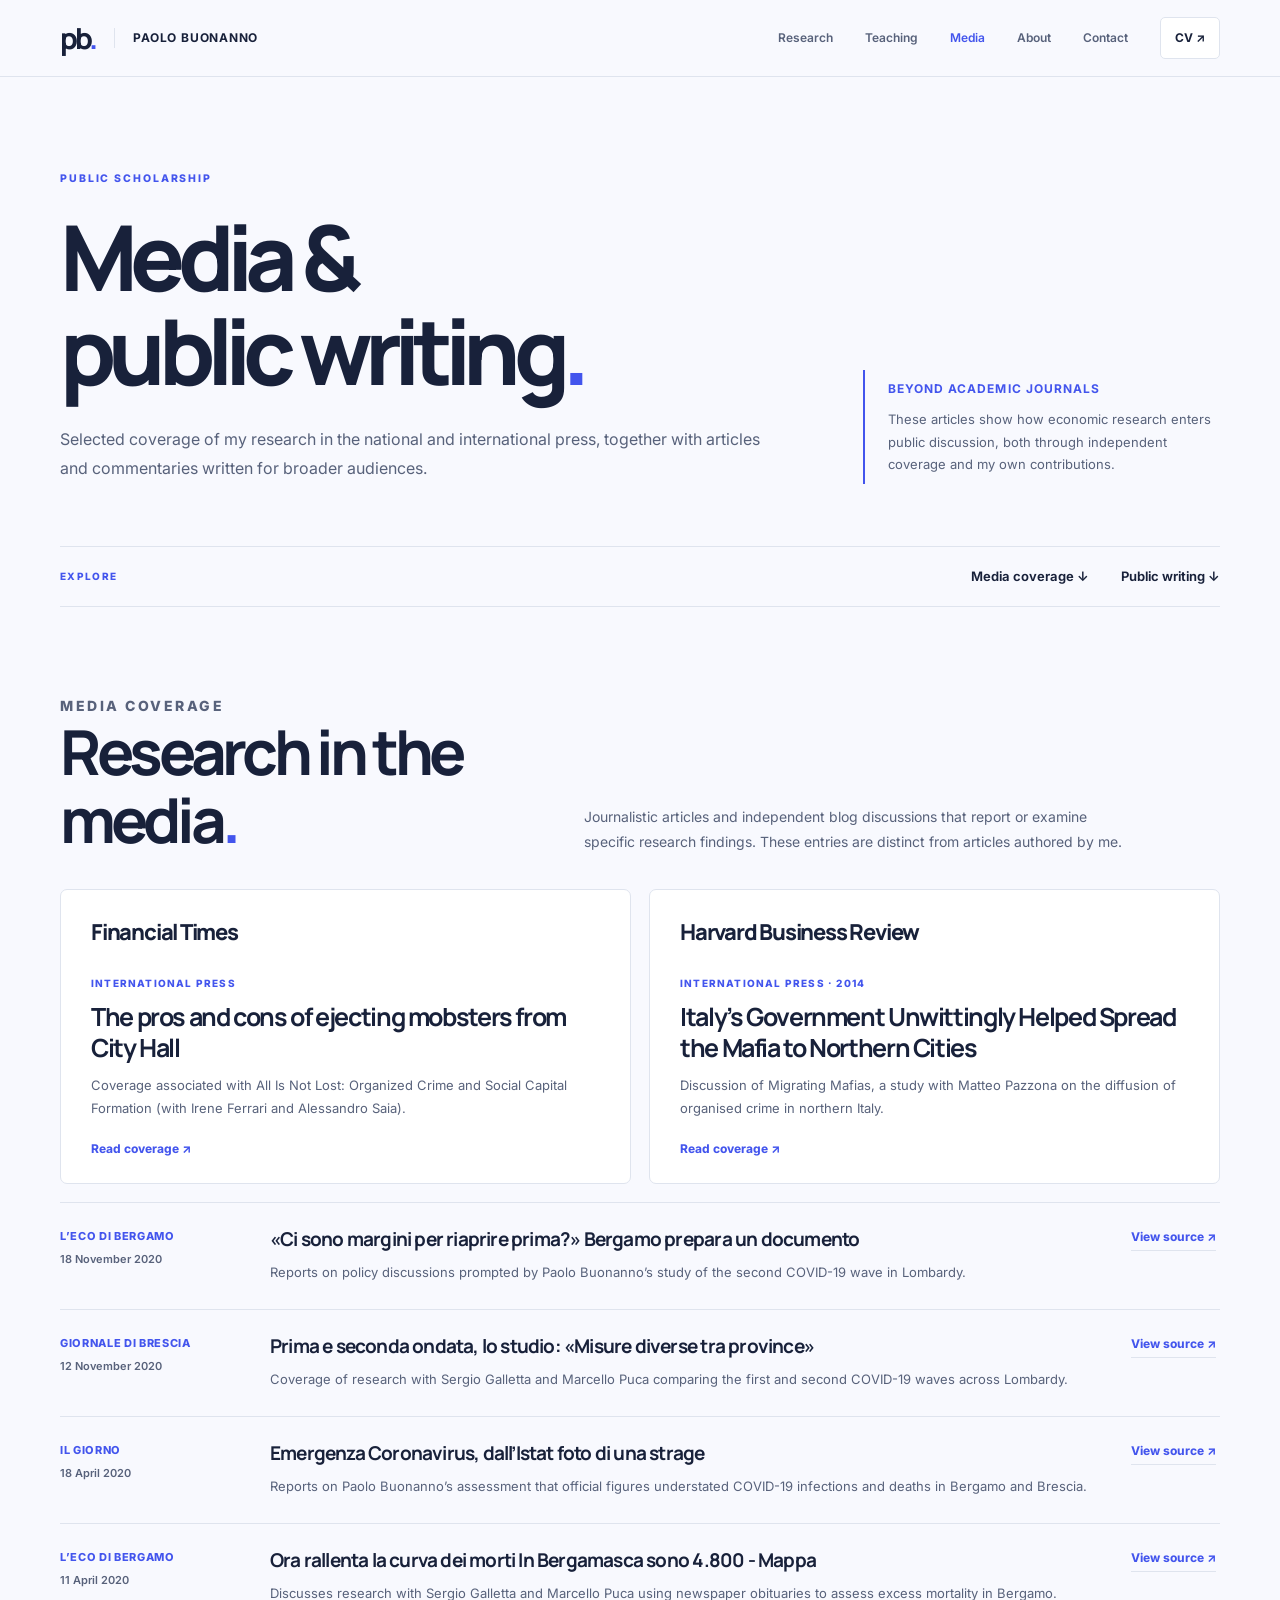
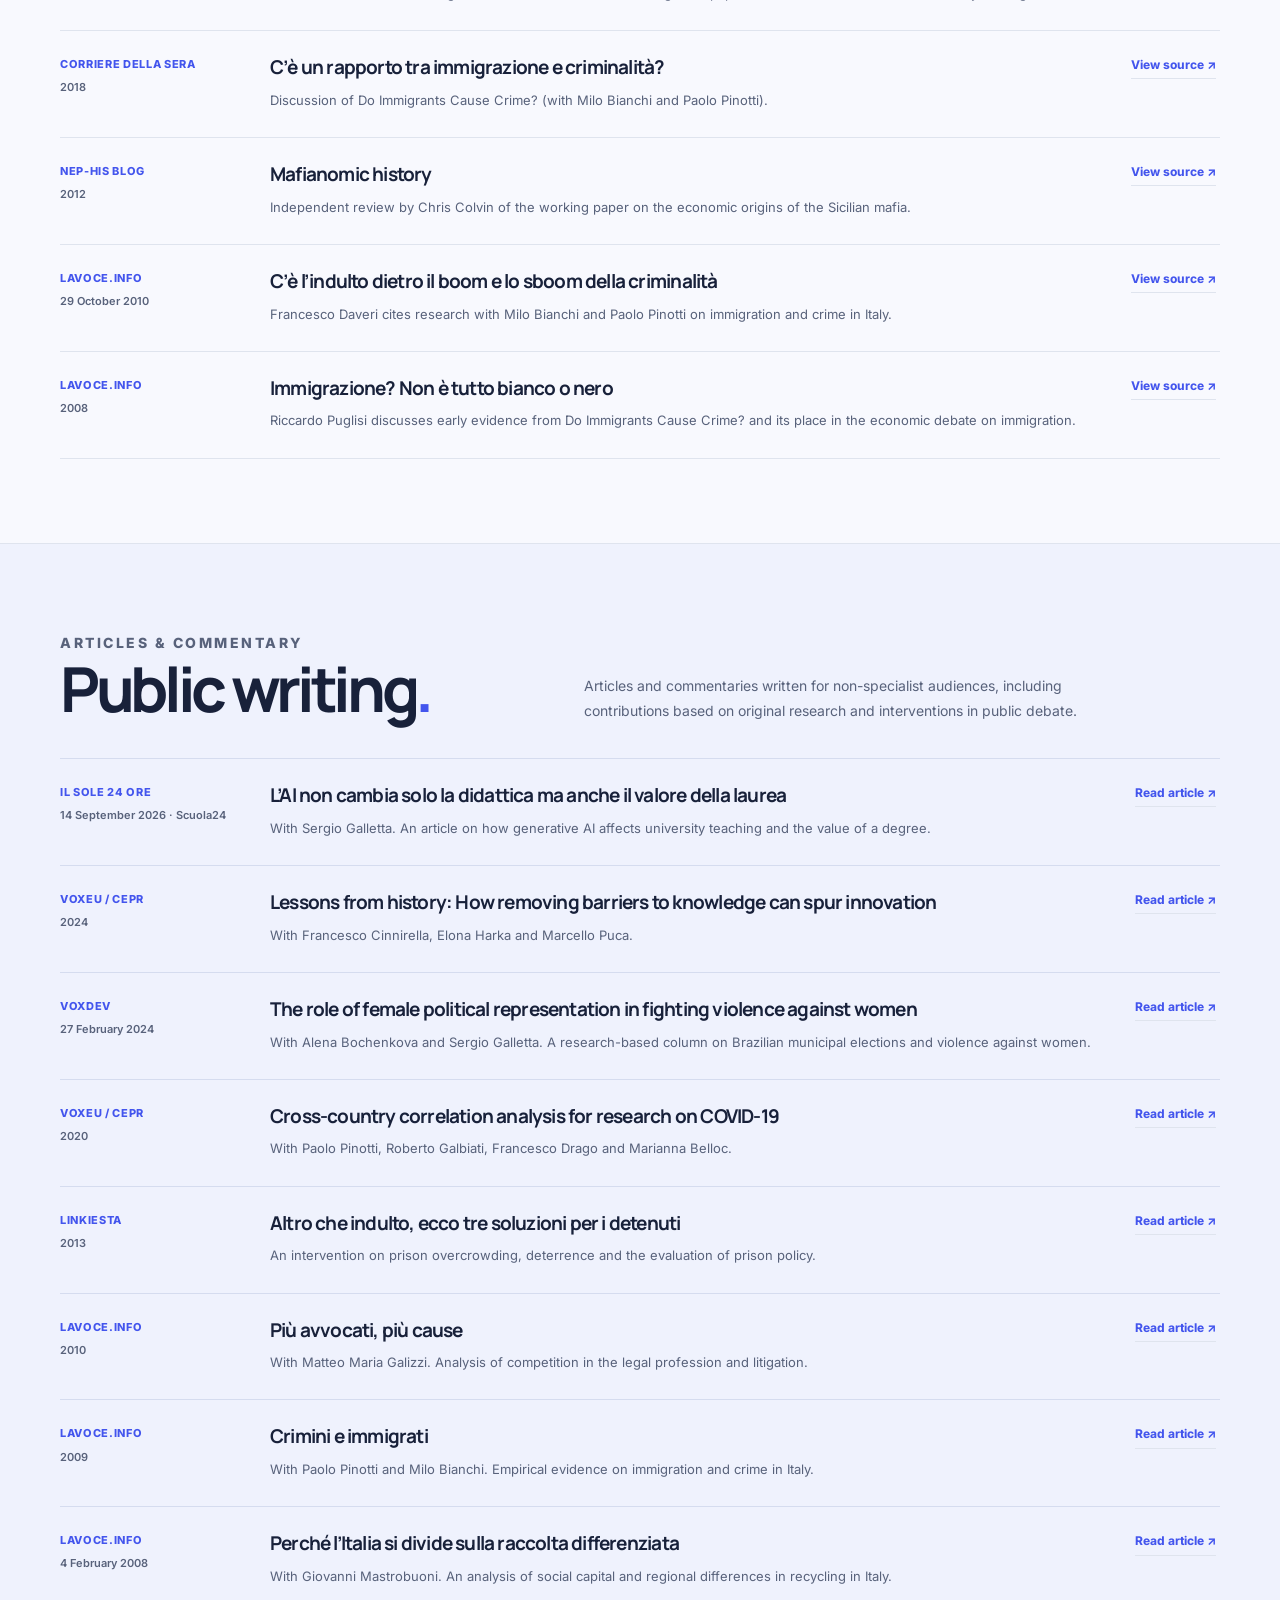
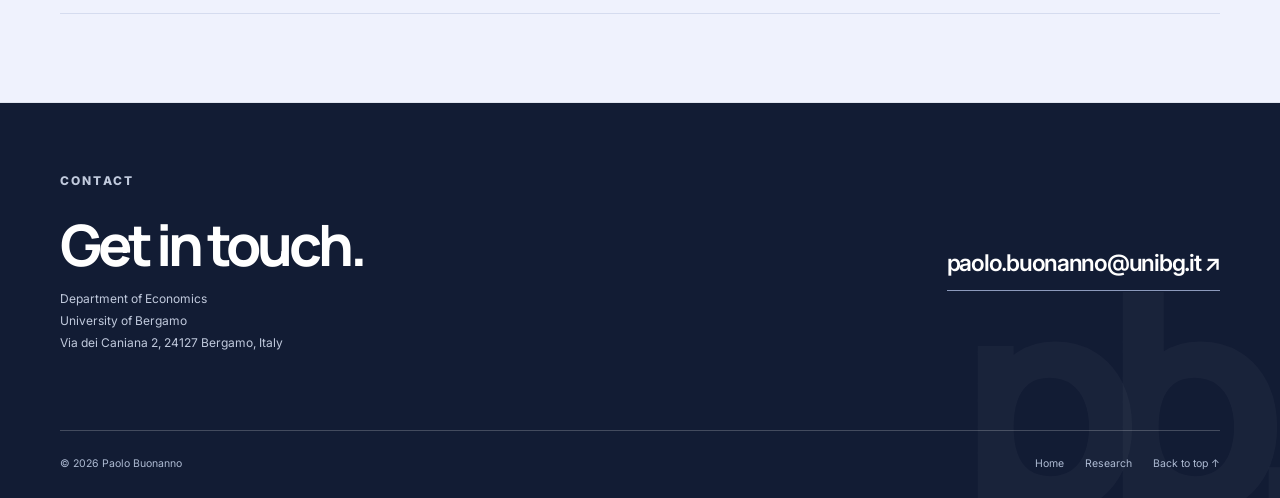
==== commit 61fe3c71: "Add six verified historical media and public writing entries" ====
--- a/media.html
+++ b/media.html
@@ -363,4 +363,4 @@
 
 /* v2: media-and-writing focused page */
 .media-hero-aside{max-width:470px}.media-writing-background .media-section{padding-bottom:88px}.media-note{max-width:900px}@media(max-width:760px){.media-writing-background .media-section{padding-bottom:62px}.media-record .record-meta small{font-size:12px}.media-record p{font-size:13.5px}}
-</style></head><body id="top"><a class="skip-link" href="#main-content">Skip to content</a><header class="site-header"><div class="container nav-inner"><a aria-label="Paolo Buonanno, homepage" class="brand" href="https://pbuonanno.github.io/"><span class="brand-mark">pb<i>.</i></span><span class="brand-name">PAOLO BUONANNO</span></a><button aria-controls="main-nav" aria-expanded="false" aria-label="Open navigation" class="menu-button" id="menuButton">☰</button><nav aria-label="Main navigation" class="desktop-nav" data-open="false" id="main-nav"><a href="https://pbuonanno.github.io/publications.html">Research</a><a href="https://pbuonanno.github.io/#teaching">Teaching</a><a aria-current="page" class="media-nav-active" href="#top">Media</a><a href="https://pbuonanno.github.io/#about">About</a><a href="https://pbuonanno.github.io/#contact">Contact</a><a class="nav-cv" href="https://www.dropbox.com/s/rftttg65gpblrhf/cv_updated.pdf" target="_blank" rel="noopener noreferrer">CV ↗</a></nav></div></header><main id="main-content"><div class="container"><section class="media-hero"><div><p class="section-kicker">PUBLIC SCHOLARSHIP</p><h1 class="media-title">Media &amp;<br/>public writing<em>.</em></h1><p class="media-description">Selected coverage of my research in the national and international press, together with articles and commentaries written for broader audiences.</p></div><aside class="media-hero-aside"><b>Beyond academic journals</b>These articles show how economic research enters public discussion, both through independent coverage and my own contributions.</aside></section><div aria-label="On this page" class="media-jump"><span class="media-jump-label">Explore</span><a href="#coverage">Media coverage ↓</a><a href="#writing">Public writing ↓</a></div><section class="media-section" id="coverage"><div class="media-section-heading"><div><p class="section-kicker">MEDIA COVERAGE</p><h2>Research in the media<span>.</span></h2></div><p>Journalistic articles and independent blog discussions that report or examine specific research findings. These entries are distinct from articles authored by me.</p></div><div class="media-feature-grid"><article class="media-feature"><div class="outlet">Financial Times</div><span class="flag">INTERNATIONAL PRESS</span><h3>The pros and cons of ejecting mobsters from City Hall</h3><p>Coverage associated with All Is Not Lost: Organized Crime and Social Capital Formation (with Irene Ferrari and Alessandro Saia).</p><a class="open-source" href="https://www.ft.com/content/314ed554-3df2-4b26-9539-7ffeb562ca6c" rel="noopener noreferrer" target="_blank">Read coverage ↗</a></article><article class="media-feature"><div class="outlet">Harvard Business Review</div><span class="flag">INTERNATIONAL PRESS · 2014</span><h3>Italy’s Government Unwittingly Helped Spread the Mafia to Northern Cities</h3><p>Discussion of Migrating Mafias, a study with Matteo Pazzona on the diffusion of organised crime in northern Italy.</p><a class="open-source" href="https://hbr.org/2014/02/italys-government-unwittingly-helped-spread-the-mafia-to-northern-cities" rel="noopener noreferrer" target="_blank">Read coverage ↗</a></article></div><div class="media-rows"><article class="media-record"><div class="record-meta">Corriere della Sera<small>2018</small></div><div><h3>C’è un rapporto tra immigrazione e criminalità?</h3><p>Discussion of Do Immigrants Cause Crime? (with Milo Bianchi and Paolo Pinotti).</p></div><a class="record-link" href="https://www.corriere.it/cronache/cards/immigrazione-criminalita-quella-relazione-inesistente/aumento-stranieri-incide-solo-numero-rapine.shtml" rel="noopener noreferrer" target="_blank">View source ↗</a></article><article class="media-record"><div class="record-meta">NEP-HIS Blog<small>2012</small></div><div><h3>Mafianomic history</h3><p>Independent review by Chris Colvin of the working paper on the economic origins of the Sicilian mafia.</p></div><a class="record-link" href="https://nephist.wordpress.com/2012/03/10/mafianomics-4/" rel="noopener noreferrer" target="_blank">View source ↗</a></article><article class="media-record"><div class="record-meta">lavoce.info<small>2008</small></div><div><h3>Immigrazione? Non è tutto bianco o nero</h3><p>Riccardo Puglisi discusses early evidence from Do Immigrants Cause Crime? and its place in the economic debate on immigration.</p></div><a class="record-link" href="https://lavoce.info/archives/25218/immigrazione-non-e-tutto-bianco-o-nero/" rel="noopener noreferrer" target="_blank">View source ↗</a></article></div></section></div><div class="media-writing-background"><div class="container"><section class="media-section" id="writing"><div class="media-section-heading"><div><p class="section-kicker">ARTICLES &amp; COMMENTARY</p><h2>Public writing<span>.</span></h2></div><p>Articles and commentaries written for non-specialist audiences, including contributions based on original research and interventions in public debate.</p></div><div class="media-rows"><article class="media-record"><div class="record-meta">Il Sole 24 Ore <small>14 September 2026 · Scuola24</small></div><div><h3>L’AI non cambia solo la didattica ma anche il valore della laurea</h3><p>With Sergio Galletta. An article on how generative AI affects university teaching and the value of a degree.</p></div><a class="record-link" href="https://www.ilsole24ore.com/art/l-ai-non-cambia-solo-didattica-ma-anche-valore-laurea-AJDJyHAB?refresh_ce=1" rel="noopener noreferrer" target="_blank">Read article ↗</a></article><article class="media-record"><div class="record-meta">VoxEU / CEPR<small>2024</small></div><div><h3>Lessons from history: How removing barriers to knowledge can spur innovation</h3><p>With Francesco Cinnirella, Elona Harka and Marcello Puca.</p></div><a class="record-link" href="https://cepr.org/voxeu/columns/lessons-history-how-removing-barriers-knowledge-can-spur-innovation" rel="noopener noreferrer" target="_blank">Read article ↗</a></article><article class="media-record"><div class="record-meta">VoxDev <small>27 February 2024</small></div><div><h3>The role of female political representation in fighting violence against women</h3><p>With Alena Bochenkova and Sergio Galletta. A research-based column on Brazilian municipal elections and violence against women.</p></div><a class="record-link" href="https://www.voxdev.org/topic/institutions-political-economy/role-female-political-representation-fighting-violence-against" rel="noopener noreferrer" target="_blank">Read article ↗</a></article><article class="media-record"><div class="record-meta">VoxEU / CEPR<small>2020</small></div><div><h3>Cross-country correlation analysis for research on COVID-19</h3><p>With Paolo Pinotti, Roberto Galbiati, Francesco Drago and Marianna Belloc.</p></div><a class="record-link" href="https://cepr.org/voxeu/columns/cross-country-correlation-analysis-research-covid-19" rel="noopener noreferrer" target="_blank">Read article ↗</a></article><article class="media-record"><div class="record-meta">Linkiesta<small>2013</small></div><div><h3>Altro che indulto, ecco tre soluzioni per i detenuti</h3><p>An intervention on prison overcrowding, deterrence and the evaluation of prison policy.</p></div><a class="record-link" href="https://www.linkiesta.it/2013/10/altro-che-indulto-ecco-tre-soluzioni-per-i-detenuti/" rel="noopener noreferrer" target="_blank">Read article ↗</a></article><article class="media-record"><div class="record-meta">lavoce.info<small>2010</small></div><div><h3>Più avvocati, più cause</h3><p>With Matteo Maria Galizzi. Analysis of competition in the legal profession and litigation.</p></div><a class="record-link" href="https://lavoce.info/archives/26043/piu-avvocati-piu-cause/" rel="noopener noreferrer" target="_blank">Read article ↗</a></article><article class="media-record"><div class="record-meta">lavoce.info<small>2009</small></div><div><h3>Crimini e immigrati</h3><p>With Paolo Pinotti and Milo Bianchi. Empirical evidence on immigration and crime in Italy.</p></div><a class="record-link" href="https://lavoce.info/archives/25466/crimini-e-immigrati/" rel="noopener noreferrer" target="_blank">Read article ↗</a></article></div></section></div></div><div class="container"></div></main><footer class="footer media-footer" id="contact"><div class="container"><div class="footer-top"><div><p class="section-kicker">CONTACT</p><h2>Get in touch.</h2><p>Department of Economics<br/>University of Bergamo<br/>Via dei Caniana 2, 24127 Bergamo, Italy</p></div><a class="footer-email" href="mailto:paolo.buonanno@unibg.it">paolo.buonanno@unibg.it ↗</a></div><div class="footer-bottom"><span>© 2026 Paolo Buonanno</span><div class="footer-links"><a href="https://pbuonanno.github.io/">Home</a><a href="https://pbuonanno.github.io/publications.html">Research</a><a href="#top">Back to top ↑</a></div></div></div></footer><script>(function(){const b=document.getElementById('menuButton');const n=document.getElementById('main-nav');if(!b||!n)return;b.addEventListener('click',()=>{let on=b.getAttribute('aria-expanded')!=='true';b.setAttribute('aria-expanded',String(on));n.dataset.open=String(on);b.textContent=on?'×':'☰'});n.querySelectorAll('a').forEach(a=>a.addEventListener('click',()=>{b.setAttribute('aria-expanded','false');n.dataset.open='false';b.textContent='☰'}));})();</script></body></html>+</style></head><body id="top"><a class="skip-link" href="#main-content">Skip to content</a><header class="site-header"><div class="container nav-inner"><a aria-label="Paolo Buonanno, homepage" class="brand" href="https://pbuonanno.github.io/"><span class="brand-mark">pb<i>.</i></span><span class="brand-name">PAOLO BUONANNO</span></a><button aria-controls="main-nav" aria-expanded="false" aria-label="Open navigation" class="menu-button" id="menuButton">☰</button><nav aria-label="Main navigation" class="desktop-nav" data-open="false" id="main-nav"><a href="https://pbuonanno.github.io/publications.html">Research</a><a href="https://pbuonanno.github.io/#teaching">Teaching</a><a aria-current="page" class="media-nav-active" href="#top">Media</a><a href="https://pbuonanno.github.io/#about">About</a><a href="https://pbuonanno.github.io/#contact">Contact</a><a class="nav-cv" href="https://www.dropbox.com/s/rftttg65gpblrhf/cv_updated.pdf" target="_blank" rel="noopener noreferrer">CV ↗</a></nav></div></header><main id="main-content"><div class="container"><section class="media-hero"><div><p class="section-kicker">PUBLIC SCHOLARSHIP</p><h1 class="media-title">Media &amp;<br/>public writing<em>.</em></h1><p class="media-description">Selected coverage of my research in the national and international press, together with articles and commentaries written for broader audiences.</p></div><aside class="media-hero-aside"><b>Beyond academic journals</b>These articles show how economic research enters public discussion, both through independent coverage and my own contributions.</aside></section><div aria-label="On this page" class="media-jump"><span class="media-jump-label">Explore</span><a href="#coverage">Media coverage ↓</a><a href="#writing">Public writing ↓</a></div><section class="media-section" id="coverage"><div class="media-section-heading"><div><p class="section-kicker">MEDIA COVERAGE</p><h2>Research in the media<span>.</span></h2></div><p>Journalistic articles and independent blog discussions that report or examine specific research findings. These entries are distinct from articles authored by me.</p></div><div class="media-feature-grid"><article class="media-feature"><div class="outlet">Financial Times</div><span class="flag">INTERNATIONAL PRESS</span><h3>The pros and cons of ejecting mobsters from City Hall</h3><p>Coverage associated with All Is Not Lost: Organized Crime and Social Capital Formation (with Irene Ferrari and Alessandro Saia).</p><a class="open-source" href="https://www.ft.com/content/314ed554-3df2-4b26-9539-7ffeb562ca6c" rel="noopener noreferrer" target="_blank">Read coverage ↗</a></article><article class="media-feature"><div class="outlet">Harvard Business Review</div><span class="flag">INTERNATIONAL PRESS · 2014</span><h3>Italy’s Government Unwittingly Helped Spread the Mafia to Northern Cities</h3><p>Discussion of Migrating Mafias, a study with Matteo Pazzona on the diffusion of organised crime in northern Italy.</p><a class="open-source" href="https://hbr.org/2014/02/italys-government-unwittingly-helped-spread-the-mafia-to-northern-cities" rel="noopener noreferrer" target="_blank">Read coverage ↗</a></article></div><div class="media-rows"><article class="media-record"><div class="record-meta">L’Eco di Bergamo<small>18 November 2020</small></div><div><h3>«Ci sono margini per riaprire prima?» Bergamo prepara un documento</h3><p>Reports on policy discussions prompted by Paolo Buonanno’s study of the second COVID-19 wave in Lombardy.</p></div><a class="record-link" href="https://www.ecodibergamo.it/stories/premium/bergamo-citta/ci-sono-margini-per-riaprire-primabergamo-prepara-un-documento_1377303_11/" rel="noopener noreferrer" target="_blank">View source ↗</a></article><article class="media-record"><div class="record-meta">Giornale di Brescia<small>12 November 2020</small></div><div><h3>Prima e seconda ondata, lo studio: «Misure diverse tra province»</h3><p>Coverage of research with Sergio Galletta and Marcello Puca comparing the first and second COVID-19 waves across Lombardy.</p></div><a class="record-link" href="https://www.giornaledibrescia.it/brescia-e-hinterland/prima-e-seconda-ondata-lo-studio-misure-diverse-tra-province-bh1ln9no" rel="noopener noreferrer" target="_blank">View source ↗</a></article><article class="media-record"><div class="record-meta">Il Giorno<small>18 April 2020</small></div><div><h3>Emergenza Coronavirus, dall’Istat foto di una strage</h3><p>Reports on Paolo Buonanno’s assessment that official figures understated COVID-19 infections and deaths in Bergamo and Brescia.</p></div><a class="record-link" href="https://www.ilgiorno.it/bergamo/cronaca/coronavirus-morti-97b6e819" rel="noopener noreferrer" target="_blank">View source ↗</a></article><article class="media-record"><div class="record-meta">L’Eco di Bergamo<small>11 April 2020</small></div><div><h3>Ora rallenta la curva dei morti In Bergamasca sono 4.800 - Mappa</h3><p>Discusses research with Sergio Galletta and Marcello Puca using newspaper obituaries to assess excess mortality in Bergamo.</p></div><a class="record-link" href="https://www.ecodibergamo.it/stories/premium/bergamo-citta/ora-rallenta-la-curva-dei-mortiin-bergamasca-sono-4800-mappa_1348885_11/" rel="noopener noreferrer" target="_blank">View source ↗</a></article><article class="media-record"><div class="record-meta">Corriere della Sera<small>2018</small></div><div><h3>C’è un rapporto tra immigrazione e criminalità?</h3><p>Discussion of Do Immigrants Cause Crime? (with Milo Bianchi and Paolo Pinotti).</p></div><a class="record-link" href="https://www.corriere.it/cronache/cards/immigrazione-criminalita-quella-relazione-inesistente/aumento-stranieri-incide-solo-numero-rapine.shtml" rel="noopener noreferrer" target="_blank">View source ↗</a></article><article class="media-record"><div class="record-meta">NEP-HIS Blog<small>2012</small></div><div><h3>Mafianomic history</h3><p>Independent review by Chris Colvin of the working paper on the economic origins of the Sicilian mafia.</p></div><a class="record-link" href="https://nephist.wordpress.com/2012/03/10/mafianomics-4/" rel="noopener noreferrer" target="_blank">View source ↗</a></article><article class="media-record"><div class="record-meta">lavoce.info<small>29 October 2010</small></div><div><h3>C’è l’indulto dietro il boom e lo sboom della criminalità</h3><p>Francesco Daveri cites research with Milo Bianchi and Paolo Pinotti on immigration and crime in Italy.</p></div><a class="record-link" href="https://lavoce.info/archives/26571/ce-lindulto-dietro-il-boom-e-lo-sboom-della-criminalita/" rel="noopener noreferrer" target="_blank">View source ↗</a></article><article class="media-record"><div class="record-meta">lavoce.info<small>2008</small></div><div><h3>Immigrazione? Non è tutto bianco o nero</h3><p>Riccardo Puglisi discusses early evidence from Do Immigrants Cause Crime? and its place in the economic debate on immigration.</p></div><a class="record-link" href="https://lavoce.info/archives/25218/immigrazione-non-e-tutto-bianco-o-nero/" rel="noopener noreferrer" target="_blank">View source ↗</a></article></div></section></div><div class="media-writing-background"><div class="container"><section class="media-section" id="writing"><div class="media-section-heading"><div><p class="section-kicker">ARTICLES &amp; COMMENTARY</p><h2>Public writing<span>.</span></h2></div><p>Articles and commentaries written for non-specialist audiences, including contributions based on original research and interventions in public debate.</p></div><div class="media-rows"><article class="media-record"><div class="record-meta">Il Sole 24 Ore <small>14 September 2026 · Scuola24</small></div><div><h3>L’AI non cambia solo la didattica ma anche il valore della laurea</h3><p>With Sergio Galletta. An article on how generative AI affects university teaching and the value of a degree.</p></div><a class="record-link" href="https://www.ilsole24ore.com/art/l-ai-non-cambia-solo-didattica-ma-anche-valore-laurea-AJDJyHAB?refresh_ce=1" rel="noopener noreferrer" target="_blank">Read article ↗</a></article><article class="media-record"><div class="record-meta">VoxEU / CEPR<small>2024</small></div><div><h3>Lessons from history: How removing barriers to knowledge can spur innovation</h3><p>With Francesco Cinnirella, Elona Harka and Marcello Puca.</p></div><a class="record-link" href="https://cepr.org/voxeu/columns/lessons-history-how-removing-barriers-knowledge-can-spur-innovation" rel="noopener noreferrer" target="_blank">Read article ↗</a></article><article class="media-record"><div class="record-meta">VoxDev <small>27 February 2024</small></div><div><h3>The role of female political representation in fighting violence against women</h3><p>With Alena Bochenkova and Sergio Galletta. A research-based column on Brazilian municipal elections and violence against women.</p></div><a class="record-link" href="https://www.voxdev.org/topic/institutions-political-economy/role-female-political-representation-fighting-violence-against" rel="noopener noreferrer" target="_blank">Read article ↗</a></article><article class="media-record"><div class="record-meta">VoxEU / CEPR<small>2020</small></div><div><h3>Cross-country correlation analysis for research on COVID-19</h3><p>With Paolo Pinotti, Roberto Galbiati, Francesco Drago and Marianna Belloc.</p></div><a class="record-link" href="https://cepr.org/voxeu/columns/cross-country-correlation-analysis-research-covid-19" rel="noopener noreferrer" target="_blank">Read article ↗</a></article><article class="media-record"><div class="record-meta">Linkiesta<small>2013</small></div><div><h3>Altro che indulto, ecco tre soluzioni per i detenuti</h3><p>An intervention on prison overcrowding, deterrence and the evaluation of prison policy.</p></div><a class="record-link" href="https://www.linkiesta.it/2013/10/altro-che-indulto-ecco-tre-soluzioni-per-i-detenuti/" rel="noopener noreferrer" target="_blank">Read article ↗</a></article><article class="media-record"><div class="record-meta">lavoce.info<small>2010</small></div><div><h3>Più avvocati, più cause</h3><p>With Matteo Maria Galizzi. Analysis of competition in the legal profession and litigation.</p></div><a class="record-link" href="https://lavoce.info/archives/26043/piu-avvocati-piu-cause/" rel="noopener noreferrer" target="_blank">Read article ↗</a></article><article class="media-record"><div class="record-meta">lavoce.info<small>2009</small></div><div><h3>Crimini e immigrati</h3><p>With Paolo Pinotti and Milo Bianchi. Empirical evidence on immigration and crime in Italy.</p></div><a class="record-link" href="https://lavoce.info/archives/25466/crimini-e-immigrati/" rel="noopener noreferrer" target="_blank">Read article ↗</a></article><article class="media-record"><div class="record-meta">lavoce.info<small>4 February 2008</small></div><div><h3>Perché l’Italia si divide sulla raccolta differenziata</h3><p>With Giovanni Mastrobuoni. An analysis of social capital and regional differences in recycling in Italy.</p></div><a class="record-link" href="https://lavoce.info/archives/24723/perche-litalia-si-divide-sulla-raccolta-differenziata/" rel="noopener noreferrer" target="_blank">Read article ↗</a></article></div></section></div></div><div class="container"></div></main><footer class="footer media-footer" id="contact"><div class="container"><div class="footer-top"><div><p class="section-kicker">CONTACT</p><h2>Get in touch.</h2><p>Department of Economics<br/>University of Bergamo<br/>Via dei Caniana 2, 24127 Bergamo, Italy</p></div><a class="footer-email" href="mailto:paolo.buonanno@unibg.it">paolo.buonanno@unibg.it ↗</a></div><div class="footer-bottom"><span>© 2026 Paolo Buonanno</span><div class="footer-links"><a href="https://pbuonanno.github.io/">Home</a><a href="https://pbuonanno.github.io/publications.html">Research</a><a href="#top">Back to top ↑</a></div></div></div></footer><script>(function(){const b=document.getElementById('menuButton');const n=document.getElementById('main-nav');if(!b||!n)return;b.addEventListener('click',()=>{let on=b.getAttribute('aria-expanded')!=='true';b.setAttribute('aria-expanded',String(on));n.dataset.open=String(on);b.textContent=on?'×':'☰'});n.querySelectorAll('a').forEach(a=>a.addEventListener('click',()=>{b.setAttribute('aria-expanded','false');n.dataset.open='false';b.textContent='☰'}));})();</script></body></html>
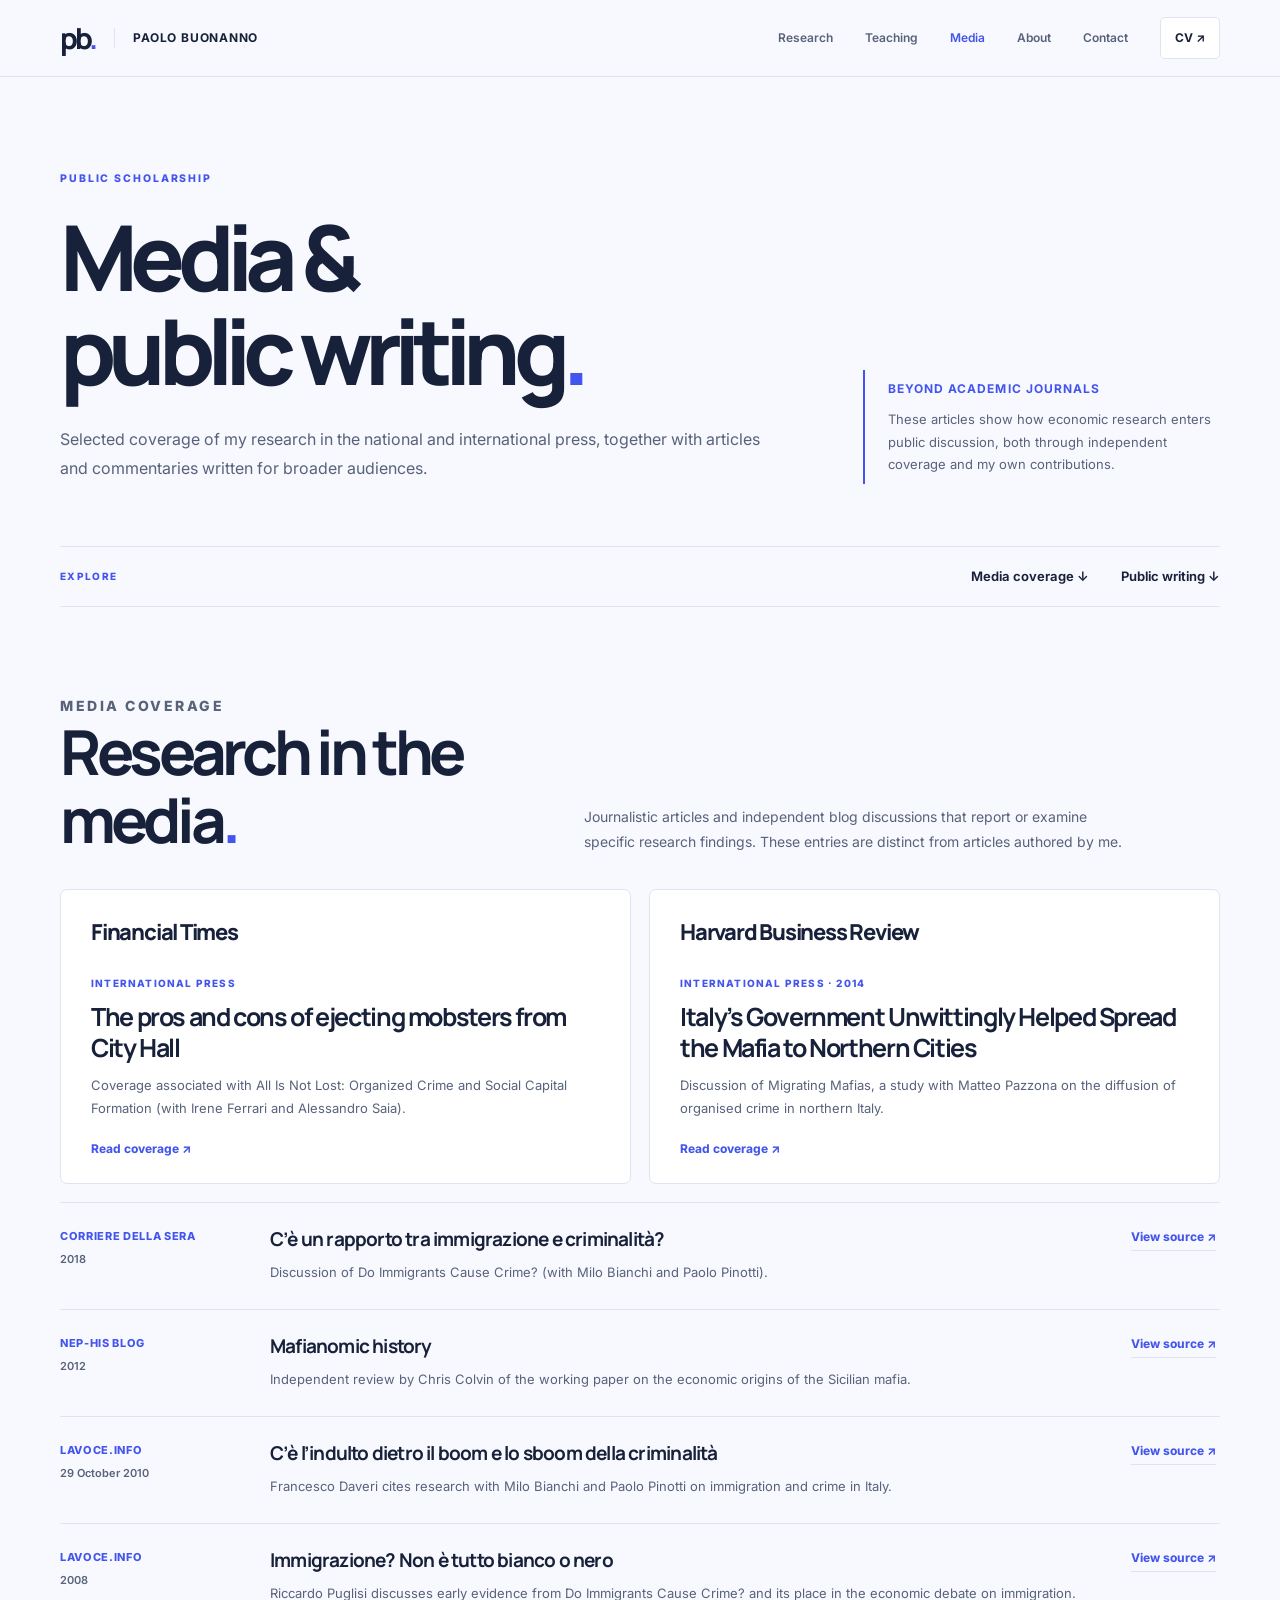
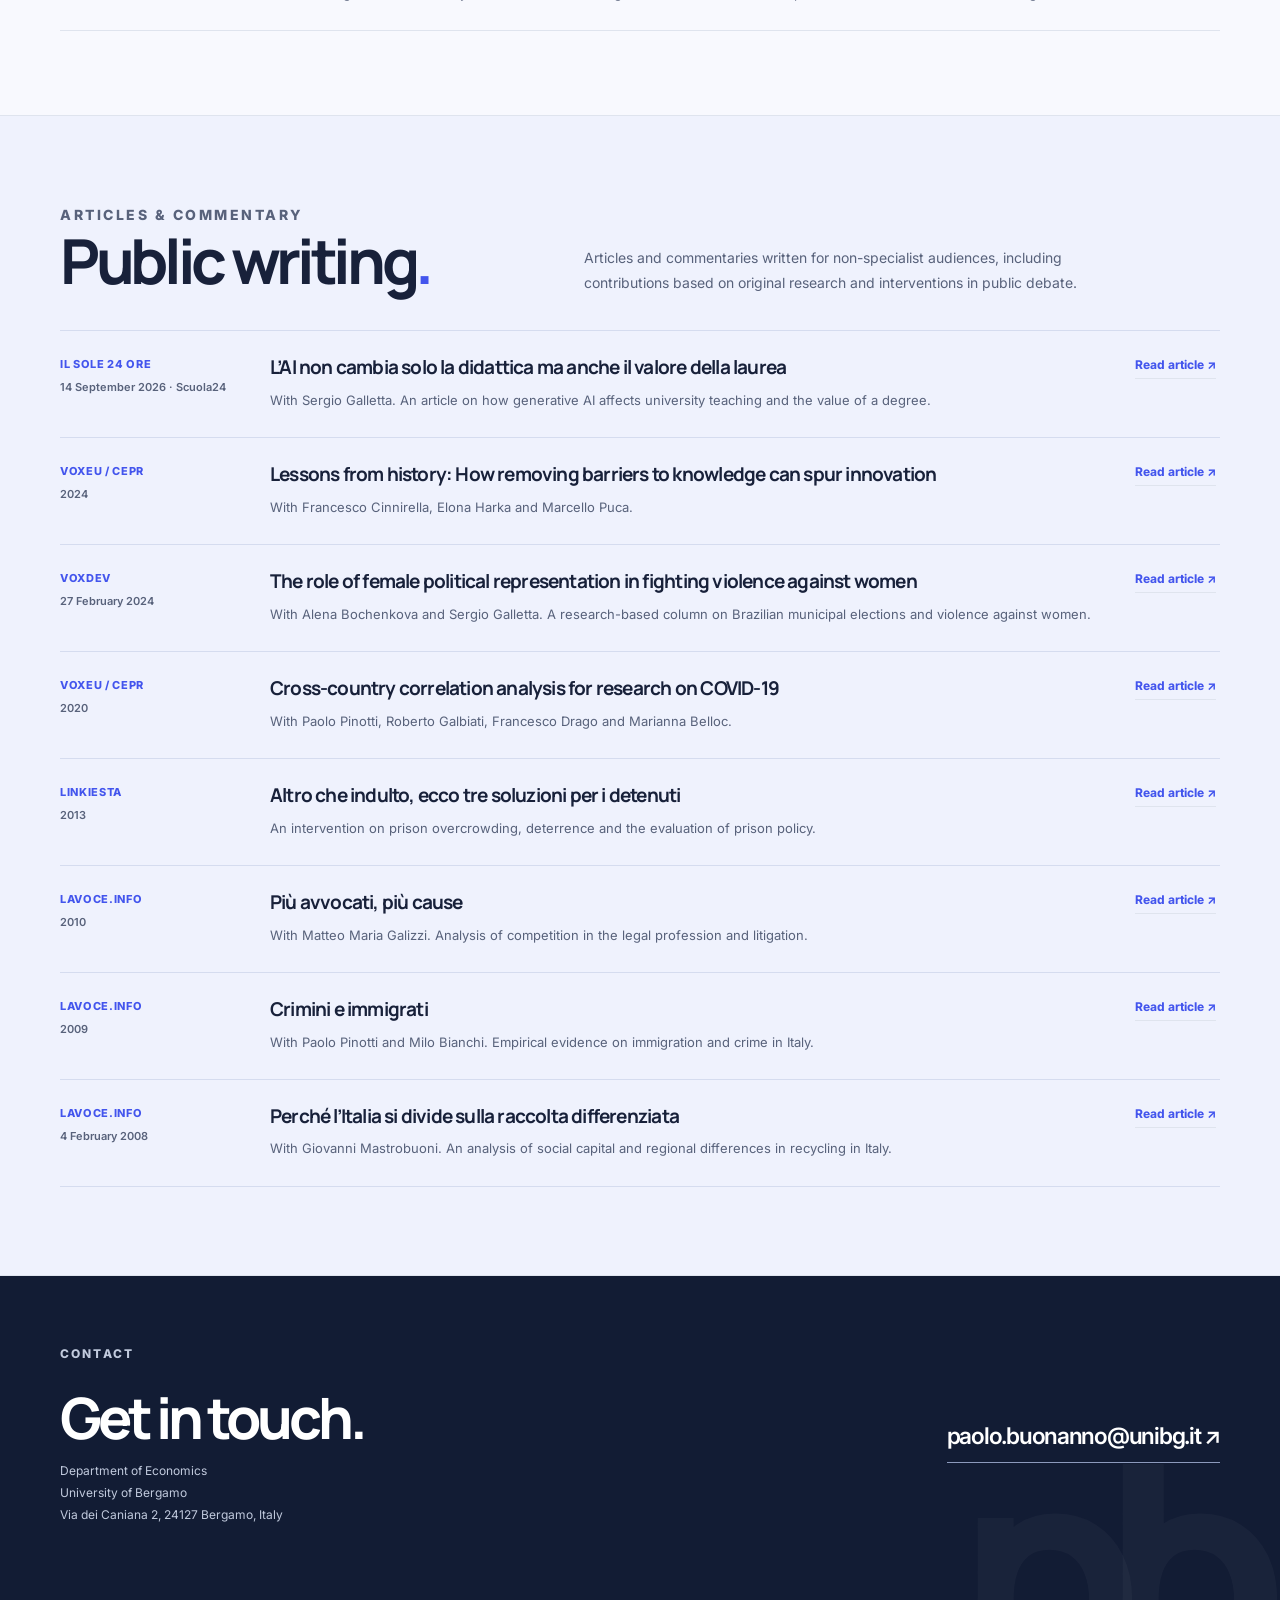
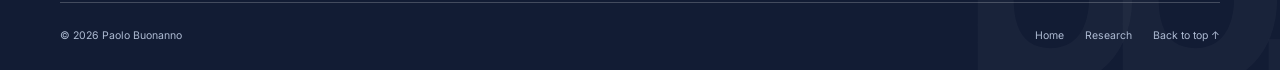
==== commit fb86faa8: "Limit media proposal to two lavoce.info entries" ====
--- a/media.html
+++ b/media.html
@@ -363,4 +363,4 @@
 
 /* v2: media-and-writing focused page */
 .media-hero-aside{max-width:470px}.media-writing-background .media-section{padding-bottom:88px}.media-note{max-width:900px}@media(max-width:760px){.media-writing-background .media-section{padding-bottom:62px}.media-record .record-meta small{font-size:12px}.media-record p{font-size:13.5px}}
-</style></head><body id="top"><a class="skip-link" href="#main-content">Skip to content</a><header class="site-header"><div class="container nav-inner"><a aria-label="Paolo Buonanno, homepage" class="brand" href="https://pbuonanno.github.io/"><span class="brand-mark">pb<i>.</i></span><span class="brand-name">PAOLO BUONANNO</span></a><button aria-controls="main-nav" aria-expanded="false" aria-label="Open navigation" class="menu-button" id="menuButton">☰</button><nav aria-label="Main navigation" class="desktop-nav" data-open="false" id="main-nav"><a href="https://pbuonanno.github.io/publications.html">Research</a><a href="https://pbuonanno.github.io/#teaching">Teaching</a><a aria-current="page" class="media-nav-active" href="#top">Media</a><a href="https://pbuonanno.github.io/#about">About</a><a href="https://pbuonanno.github.io/#contact">Contact</a><a class="nav-cv" href="https://www.dropbox.com/s/rftttg65gpblrhf/cv_updated.pdf" target="_blank" rel="noopener noreferrer">CV ↗</a></nav></div></header><main id="main-content"><div class="container"><section class="media-hero"><div><p class="section-kicker">PUBLIC SCHOLARSHIP</p><h1 class="media-title">Media &amp;<br/>public writing<em>.</em></h1><p class="media-description">Selected coverage of my research in the national and international press, together with articles and commentaries written for broader audiences.</p></div><aside class="media-hero-aside"><b>Beyond academic journals</b>These articles show how economic research enters public discussion, both through independent coverage and my own contributions.</aside></section><div aria-label="On this page" class="media-jump"><span class="media-jump-label">Explore</span><a href="#coverage">Media coverage ↓</a><a href="#writing">Public writing ↓</a></div><section class="media-section" id="coverage"><div class="media-section-heading"><div><p class="section-kicker">MEDIA COVERAGE</p><h2>Research in the media<span>.</span></h2></div><p>Journalistic articles and independent blog discussions that report or examine specific research findings. These entries are distinct from articles authored by me.</p></div><div class="media-feature-grid"><article class="media-feature"><div class="outlet">Financial Times</div><span class="flag">INTERNATIONAL PRESS</span><h3>The pros and cons of ejecting mobsters from City Hall</h3><p>Coverage associated with All Is Not Lost: Organized Crime and Social Capital Formation (with Irene Ferrari and Alessandro Saia).</p><a class="open-source" href="https://www.ft.com/content/314ed554-3df2-4b26-9539-7ffeb562ca6c" rel="noopener noreferrer" target="_blank">Read coverage ↗</a></article><article class="media-feature"><div class="outlet">Harvard Business Review</div><span class="flag">INTERNATIONAL PRESS · 2014</span><h3>Italy’s Government Unwittingly Helped Spread the Mafia to Northern Cities</h3><p>Discussion of Migrating Mafias, a study with Matteo Pazzona on the diffusion of organised crime in northern Italy.</p><a class="open-source" href="https://hbr.org/2014/02/italys-government-unwittingly-helped-spread-the-mafia-to-northern-cities" rel="noopener noreferrer" target="_blank">Read coverage ↗</a></article></div><div class="media-rows"><article class="media-record"><div class="record-meta">L’Eco di Bergamo<small>18 November 2020</small></div><div><h3>«Ci sono margini per riaprire prima?» Bergamo prepara un documento</h3><p>Reports on policy discussions prompted by Paolo Buonanno’s study of the second COVID-19 wave in Lombardy.</p></div><a class="record-link" href="https://www.ecodibergamo.it/stories/premium/bergamo-citta/ci-sono-margini-per-riaprire-primabergamo-prepara-un-documento_1377303_11/" rel="noopener noreferrer" target="_blank">View source ↗</a></article><article class="media-record"><div class="record-meta">Giornale di Brescia<small>12 November 2020</small></div><div><h3>Prima e seconda ondata, lo studio: «Misure diverse tra province»</h3><p>Coverage of research with Sergio Galletta and Marcello Puca comparing the first and second COVID-19 waves across Lombardy.</p></div><a class="record-link" href="https://www.giornaledibrescia.it/brescia-e-hinterland/prima-e-seconda-ondata-lo-studio-misure-diverse-tra-province-bh1ln9no" rel="noopener noreferrer" target="_blank">View source ↗</a></article><article class="media-record"><div class="record-meta">Il Giorno<small>18 April 2020</small></div><div><h3>Emergenza Coronavirus, dall’Istat foto di una strage</h3><p>Reports on Paolo Buonanno’s assessment that official figures understated COVID-19 infections and deaths in Bergamo and Brescia.</p></div><a class="record-link" href="https://www.ilgiorno.it/bergamo/cronaca/coronavirus-morti-97b6e819" rel="noopener noreferrer" target="_blank">View source ↗</a></article><article class="media-record"><div class="record-meta">L’Eco di Bergamo<small>11 April 2020</small></div><div><h3>Ora rallenta la curva dei morti In Bergamasca sono 4.800 - Mappa</h3><p>Discusses research with Sergio Galletta and Marcello Puca using newspaper obituaries to assess excess mortality in Bergamo.</p></div><a class="record-link" href="https://www.ecodibergamo.it/stories/premium/bergamo-citta/ora-rallenta-la-curva-dei-mortiin-bergamasca-sono-4800-mappa_1348885_11/" rel="noopener noreferrer" target="_blank">View source ↗</a></article><article class="media-record"><div class="record-meta">Corriere della Sera<small>2018</small></div><div><h3>C’è un rapporto tra immigrazione e criminalità?</h3><p>Discussion of Do Immigrants Cause Crime? (with Milo Bianchi and Paolo Pinotti).</p></div><a class="record-link" href="https://www.corriere.it/cronache/cards/immigrazione-criminalita-quella-relazione-inesistente/aumento-stranieri-incide-solo-numero-rapine.shtml" rel="noopener noreferrer" target="_blank">View source ↗</a></article><article class="media-record"><div class="record-meta">NEP-HIS Blog<small>2012</small></div><div><h3>Mafianomic history</h3><p>Independent review by Chris Colvin of the working paper on the economic origins of the Sicilian mafia.</p></div><a class="record-link" href="https://nephist.wordpress.com/2012/03/10/mafianomics-4/" rel="noopener noreferrer" target="_blank">View source ↗</a></article><article class="media-record"><div class="record-meta">lavoce.info<small>29 October 2010</small></div><div><h3>C’è l’indulto dietro il boom e lo sboom della criminalità</h3><p>Francesco Daveri cites research with Milo Bianchi and Paolo Pinotti on immigration and crime in Italy.</p></div><a class="record-link" href="https://lavoce.info/archives/26571/ce-lindulto-dietro-il-boom-e-lo-sboom-della-criminalita/" rel="noopener noreferrer" target="_blank">View source ↗</a></article><article class="media-record"><div class="record-meta">lavoce.info<small>2008</small></div><div><h3>Immigrazione? Non è tutto bianco o nero</h3><p>Riccardo Puglisi discusses early evidence from Do Immigrants Cause Crime? and its place in the economic debate on immigration.</p></div><a class="record-link" href="https://lavoce.info/archives/25218/immigrazione-non-e-tutto-bianco-o-nero/" rel="noopener noreferrer" target="_blank">View source ↗</a></article></div></section></div><div class="media-writing-background"><div class="container"><section class="media-section" id="writing"><div class="media-section-heading"><div><p class="section-kicker">ARTICLES &amp; COMMENTARY</p><h2>Public writing<span>.</span></h2></div><p>Articles and commentaries written for non-specialist audiences, including contributions based on original research and interventions in public debate.</p></div><div class="media-rows"><article class="media-record"><div class="record-meta">Il Sole 24 Ore <small>14 September 2026 · Scuola24</small></div><div><h3>L’AI non cambia solo la didattica ma anche il valore della laurea</h3><p>With Sergio Galletta. An article on how generative AI affects university teaching and the value of a degree.</p></div><a class="record-link" href="https://www.ilsole24ore.com/art/l-ai-non-cambia-solo-didattica-ma-anche-valore-laurea-AJDJyHAB?refresh_ce=1" rel="noopener noreferrer" target="_blank">Read article ↗</a></article><article class="media-record"><div class="record-meta">VoxEU / CEPR<small>2024</small></div><div><h3>Lessons from history: How removing barriers to knowledge can spur innovation</h3><p>With Francesco Cinnirella, Elona Harka and Marcello Puca.</p></div><a class="record-link" href="https://cepr.org/voxeu/columns/lessons-history-how-removing-barriers-knowledge-can-spur-innovation" rel="noopener noreferrer" target="_blank">Read article ↗</a></article><article class="media-record"><div class="record-meta">VoxDev <small>27 February 2024</small></div><div><h3>The role of female political representation in fighting violence against women</h3><p>With Alena Bochenkova and Sergio Galletta. A research-based column on Brazilian municipal elections and violence against women.</p></div><a class="record-link" href="https://www.voxdev.org/topic/institutions-political-economy/role-female-political-representation-fighting-violence-against" rel="noopener noreferrer" target="_blank">Read article ↗</a></article><article class="media-record"><div class="record-meta">VoxEU / CEPR<small>2020</small></div><div><h3>Cross-country correlation analysis for research on COVID-19</h3><p>With Paolo Pinotti, Roberto Galbiati, Francesco Drago and Marianna Belloc.</p></div><a class="record-link" href="https://cepr.org/voxeu/columns/cross-country-correlation-analysis-research-covid-19" rel="noopener noreferrer" target="_blank">Read article ↗</a></article><article class="media-record"><div class="record-meta">Linkiesta<small>2013</small></div><div><h3>Altro che indulto, ecco tre soluzioni per i detenuti</h3><p>An intervention on prison overcrowding, deterrence and the evaluation of prison policy.</p></div><a class="record-link" href="https://www.linkiesta.it/2013/10/altro-che-indulto-ecco-tre-soluzioni-per-i-detenuti/" rel="noopener noreferrer" target="_blank">Read article ↗</a></article><article class="media-record"><div class="record-meta">lavoce.info<small>2010</small></div><div><h3>Più avvocati, più cause</h3><p>With Matteo Maria Galizzi. Analysis of competition in the legal profession and litigation.</p></div><a class="record-link" href="https://lavoce.info/archives/26043/piu-avvocati-piu-cause/" rel="noopener noreferrer" target="_blank">Read article ↗</a></article><article class="media-record"><div class="record-meta">lavoce.info<small>2009</small></div><div><h3>Crimini e immigrati</h3><p>With Paolo Pinotti and Milo Bianchi. Empirical evidence on immigration and crime in Italy.</p></div><a class="record-link" href="https://lavoce.info/archives/25466/crimini-e-immigrati/" rel="noopener noreferrer" target="_blank">Read article ↗</a></article><article class="media-record"><div class="record-meta">lavoce.info<small>4 February 2008</small></div><div><h3>Perché l’Italia si divide sulla raccolta differenziata</h3><p>With Giovanni Mastrobuoni. An analysis of social capital and regional differences in recycling in Italy.</p></div><a class="record-link" href="https://lavoce.info/archives/24723/perche-litalia-si-divide-sulla-raccolta-differenziata/" rel="noopener noreferrer" target="_blank">Read article ↗</a></article></div></section></div></div><div class="container"></div></main><footer class="footer media-footer" id="contact"><div class="container"><div class="footer-top"><div><p class="section-kicker">CONTACT</p><h2>Get in touch.</h2><p>Department of Economics<br/>University of Bergamo<br/>Via dei Caniana 2, 24127 Bergamo, Italy</p></div><a class="footer-email" href="mailto:paolo.buonanno@unibg.it">paolo.buonanno@unibg.it ↗</a></div><div class="footer-bottom"><span>© 2026 Paolo Buonanno</span><div class="footer-links"><a href="https://pbuonanno.github.io/">Home</a><a href="https://pbuonanno.github.io/publications.html">Research</a><a href="#top">Back to top ↑</a></div></div></div></footer><script>(function(){const b=document.getElementById('menuButton');const n=document.getElementById('main-nav');if(!b||!n)return;b.addEventListener('click',()=>{let on=b.getAttribute('aria-expanded')!=='true';b.setAttribute('aria-expanded',String(on));n.dataset.open=String(on);b.textContent=on?'×':'☰'});n.querySelectorAll('a').forEach(a=>a.addEventListener('click',()=>{b.setAttribute('aria-expanded','false');n.dataset.open='false';b.textContent='☰'}));})();</script></body></html>+</style></head><body id="top"><a class="skip-link" href="#main-content">Skip to content</a><header class="site-header"><div class="container nav-inner"><a aria-label="Paolo Buonanno, homepage" class="brand" href="https://pbuonanno.github.io/"><span class="brand-mark">pb<i>.</i></span><span class="brand-name">PAOLO BUONANNO</span></a><button aria-controls="main-nav" aria-expanded="false" aria-label="Open navigation" class="menu-button" id="menuButton">☰</button><nav aria-label="Main navigation" class="desktop-nav" data-open="false" id="main-nav"><a href="https://pbuonanno.github.io/publications.html">Research</a><a href="https://pbuonanno.github.io/#teaching">Teaching</a><a aria-current="page" class="media-nav-active" href="#top">Media</a><a href="https://pbuonanno.github.io/#about">About</a><a href="https://pbuonanno.github.io/#contact">Contact</a><a class="nav-cv" href="https://www.dropbox.com/s/rftttg65gpblrhf/cv_updated.pdf" target="_blank" rel="noopener noreferrer">CV ↗</a></nav></div></header><main id="main-content"><div class="container"><section class="media-hero"><div><p class="section-kicker">PUBLIC SCHOLARSHIP</p><h1 class="media-title">Media &amp;<br/>public writing<em>.</em></h1><p class="media-description">Selected coverage of my research in the national and international press, together with articles and commentaries written for broader audiences.</p></div><aside class="media-hero-aside"><b>Beyond academic journals</b>These articles show how economic research enters public discussion, both through independent coverage and my own contributions.</aside></section><div aria-label="On this page" class="media-jump"><span class="media-jump-label">Explore</span><a href="#coverage">Media coverage ↓</a><a href="#writing">Public writing ↓</a></div><section class="media-section" id="coverage"><div class="media-section-heading"><div><p class="section-kicker">MEDIA COVERAGE</p><h2>Research in the media<span>.</span></h2></div><p>Journalistic articles and independent blog discussions that report or examine specific research findings. These entries are distinct from articles authored by me.</p></div><div class="media-feature-grid"><article class="media-feature"><div class="outlet">Financial Times</div><span class="flag">INTERNATIONAL PRESS</span><h3>The pros and cons of ejecting mobsters from City Hall</h3><p>Coverage associated with All Is Not Lost: Organized Crime and Social Capital Formation (with Irene Ferrari and Alessandro Saia).</p><a class="open-source" href="https://www.ft.com/content/314ed554-3df2-4b26-9539-7ffeb562ca6c" rel="noopener noreferrer" target="_blank">Read coverage ↗</a></article><article class="media-feature"><div class="outlet">Harvard Business Review</div><span class="flag">INTERNATIONAL PRESS · 2014</span><h3>Italy’s Government Unwittingly Helped Spread the Mafia to Northern Cities</h3><p>Discussion of Migrating Mafias, a study with Matteo Pazzona on the diffusion of organised crime in northern Italy.</p><a class="open-source" href="https://hbr.org/2014/02/italys-government-unwittingly-helped-spread-the-mafia-to-northern-cities" rel="noopener noreferrer" target="_blank">Read coverage ↗</a></article></div><div class="media-rows"><article class="media-record"><div class="record-meta">Corriere della Sera<small>2018</small></div><div><h3>C’è un rapporto tra immigrazione e criminalità?</h3><p>Discussion of Do Immigrants Cause Crime? (with Milo Bianchi and Paolo Pinotti).</p></div><a class="record-link" href="https://www.corriere.it/cronache/cards/immigrazione-criminalita-quella-relazione-inesistente/aumento-stranieri-incide-solo-numero-rapine.shtml" rel="noopener noreferrer" target="_blank">View source ↗</a></article><article class="media-record"><div class="record-meta">NEP-HIS Blog<small>2012</small></div><div><h3>Mafianomic history</h3><p>Independent review by Chris Colvin of the working paper on the economic origins of the Sicilian mafia.</p></div><a class="record-link" href="https://nephist.wordpress.com/2012/03/10/mafianomics-4/" rel="noopener noreferrer" target="_blank">View source ↗</a></article><article class="media-record"><div class="record-meta">lavoce.info<small>29 October 2010</small></div><div><h3>C’è l’indulto dietro il boom e lo sboom della criminalità</h3><p>Francesco Daveri cites research with Milo Bianchi and Paolo Pinotti on immigration and crime in Italy.</p></div><a class="record-link" href="https://lavoce.info/archives/26571/ce-lindulto-dietro-il-boom-e-lo-sboom-della-criminalita/" rel="noopener noreferrer" target="_blank">View source ↗</a></article><article class="media-record"><div class="record-meta">lavoce.info<small>2008</small></div><div><h3>Immigrazione? Non è tutto bianco o nero</h3><p>Riccardo Puglisi discusses early evidence from Do Immigrants Cause Crime? and its place in the economic debate on immigration.</p></div><a class="record-link" href="https://lavoce.info/archives/25218/immigrazione-non-e-tutto-bianco-o-nero/" rel="noopener noreferrer" target="_blank">View source ↗</a></article></div></section></div><div class="media-writing-background"><div class="container"><section class="media-section" id="writing"><div class="media-section-heading"><div><p class="section-kicker">ARTICLES &amp; COMMENTARY</p><h2>Public writing<span>.</span></h2></div><p>Articles and commentaries written for non-specialist audiences, including contributions based on original research and interventions in public debate.</p></div><div class="media-rows"><article class="media-record"><div class="record-meta">Il Sole 24 Ore <small>14 September 2026 · Scuola24</small></div><div><h3>L’AI non cambia solo la didattica ma anche il valore della laurea</h3><p>With Sergio Galletta. An article on how generative AI affects university teaching and the value of a degree.</p></div><a class="record-link" href="https://www.ilsole24ore.com/art/l-ai-non-cambia-solo-didattica-ma-anche-valore-laurea-AJDJyHAB?refresh_ce=1" rel="noopener noreferrer" target="_blank">Read article ↗</a></article><article class="media-record"><div class="record-meta">VoxEU / CEPR<small>2024</small></div><div><h3>Lessons from history: How removing barriers to knowledge can spur innovation</h3><p>With Francesco Cinnirella, Elona Harka and Marcello Puca.</p></div><a class="record-link" href="https://cepr.org/voxeu/columns/lessons-history-how-removing-barriers-knowledge-can-spur-innovation" rel="noopener noreferrer" target="_blank">Read article ↗</a></article><article class="media-record"><div class="record-meta">VoxDev <small>27 February 2024</small></div><div><h3>The role of female political representation in fighting violence against women</h3><p>With Alena Bochenkova and Sergio Galletta. A research-based column on Brazilian municipal elections and violence against women.</p></div><a class="record-link" href="https://www.voxdev.org/topic/institutions-political-economy/role-female-political-representation-fighting-violence-against" rel="noopener noreferrer" target="_blank">Read article ↗</a></article><article class="media-record"><div class="record-meta">VoxEU / CEPR<small>2020</small></div><div><h3>Cross-country correlation analysis for research on COVID-19</h3><p>With Paolo Pinotti, Roberto Galbiati, Francesco Drago and Marianna Belloc.</p></div><a class="record-link" href="https://cepr.org/voxeu/columns/cross-country-correlation-analysis-research-covid-19" rel="noopener noreferrer" target="_blank">Read article ↗</a></article><article class="media-record"><div class="record-meta">Linkiesta<small>2013</small></div><div><h3>Altro che indulto, ecco tre soluzioni per i detenuti</h3><p>An intervention on prison overcrowding, deterrence and the evaluation of prison policy.</p></div><a class="record-link" href="https://www.linkiesta.it/2013/10/altro-che-indulto-ecco-tre-soluzioni-per-i-detenuti/" rel="noopener noreferrer" target="_blank">Read article ↗</a></article><article class="media-record"><div class="record-meta">lavoce.info<small>2010</small></div><div><h3>Più avvocati, più cause</h3><p>With Matteo Maria Galizzi. Analysis of competition in the legal profession and litigation.</p></div><a class="record-link" href="https://lavoce.info/archives/26043/piu-avvocati-piu-cause/" rel="noopener noreferrer" target="_blank">Read article ↗</a></article><article class="media-record"><div class="record-meta">lavoce.info<small>2009</small></div><div><h3>Crimini e immigrati</h3><p>With Paolo Pinotti and Milo Bianchi. Empirical evidence on immigration and crime in Italy.</p></div><a class="record-link" href="https://lavoce.info/archives/25466/crimini-e-immigrati/" rel="noopener noreferrer" target="_blank">Read article ↗</a></article><article class="media-record"><div class="record-meta">lavoce.info<small>4 February 2008</small></div><div><h3>Perché l’Italia si divide sulla raccolta differenziata</h3><p>With Giovanni Mastrobuoni. An analysis of social capital and regional differences in recycling in Italy.</p></div><a class="record-link" href="https://lavoce.info/archives/24723/perche-litalia-si-divide-sulla-raccolta-differenziata/" rel="noopener noreferrer" target="_blank">Read article ↗</a></article></div></section></div></div><div class="container"></div></main><footer class="footer media-footer" id="contact"><div class="container"><div class="footer-top"><div><p class="section-kicker">CONTACT</p><h2>Get in touch.</h2><p>Department of Economics<br/>University of Bergamo<br/>Via dei Caniana 2, 24127 Bergamo, Italy</p></div><a class="footer-email" href="mailto:paolo.buonanno@unibg.it">paolo.buonanno@unibg.it ↗</a></div><div class="footer-bottom"><span>© 2026 Paolo Buonanno</span><div class="footer-links"><a href="https://pbuonanno.github.io/">Home</a><a href="https://pbuonanno.github.io/publications.html">Research</a><a href="#top">Back to top ↑</a></div></div></div></footer><script>(function(){const b=document.getElementById('menuButton');const n=document.getElementById('main-nav');if(!b||!n)return;b.addEventListener('click',()=>{let on=b.getAttribute('aria-expanded')!=='true';b.setAttribute('aria-expanded',String(on));n.dataset.open=String(on);b.textContent=on?'×':'☰'});n.querySelectorAll('a').forEach(a=>a.addEventListener('click',()=>{b.setAttribute('aria-expanded','false');n.dataset.open='false';b.textContent='☰'}));})();</script></body></html>
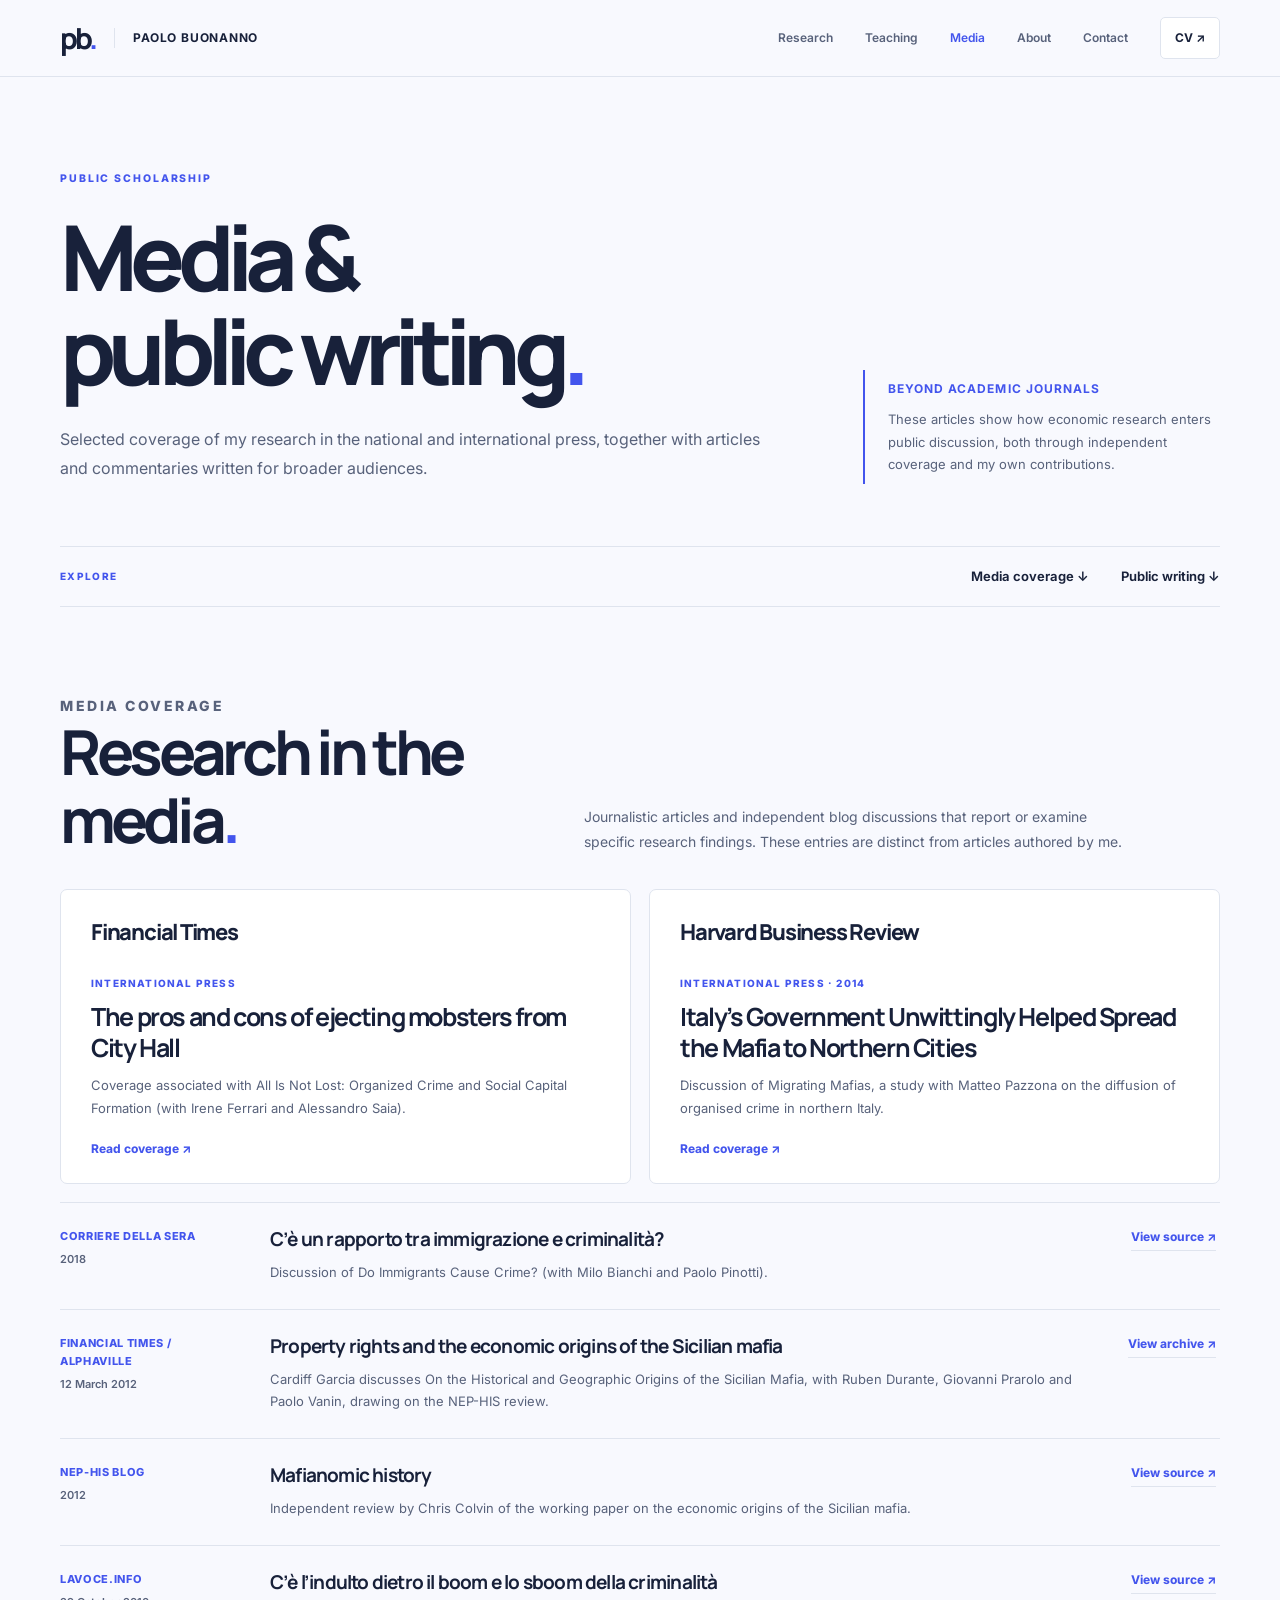
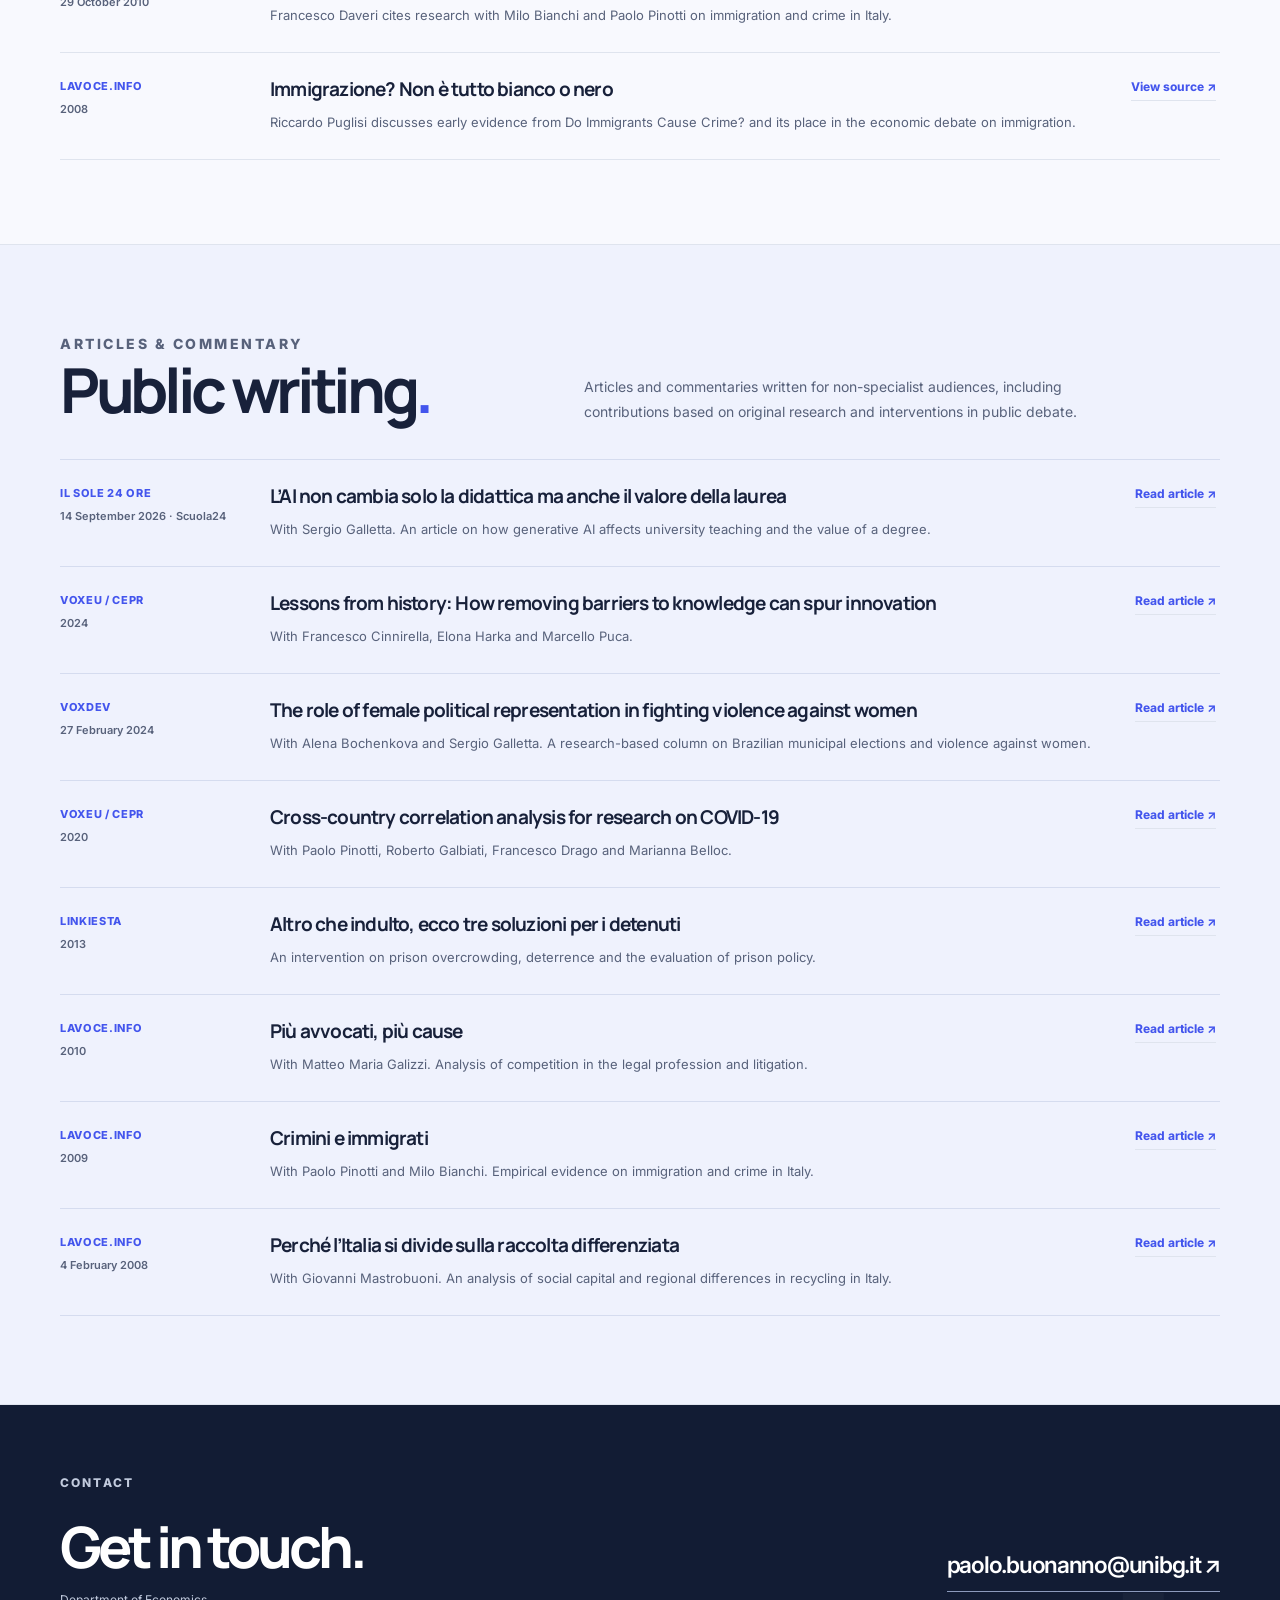
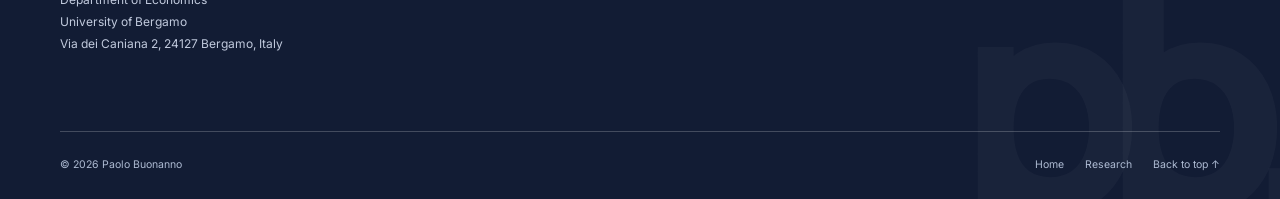
==== commit e908b8d2: "Add verified 2012 FT Alphaville coverage to Media draft" ====
--- a/media.html
+++ b/media.html
@@ -363,4 +363,4 @@
 
 /* v2: media-and-writing focused page */
 .media-hero-aside{max-width:470px}.media-writing-background .media-section{padding-bottom:88px}.media-note{max-width:900px}@media(max-width:760px){.media-writing-background .media-section{padding-bottom:62px}.media-record .record-meta small{font-size:12px}.media-record p{font-size:13.5px}}
-</style></head><body id="top"><a class="skip-link" href="#main-content">Skip to content</a><header class="site-header"><div class="container nav-inner"><a aria-label="Paolo Buonanno, homepage" class="brand" href="https://pbuonanno.github.io/"><span class="brand-mark">pb<i>.</i></span><span class="brand-name">PAOLO BUONANNO</span></a><button aria-controls="main-nav" aria-expanded="false" aria-label="Open navigation" class="menu-button" id="menuButton">☰</button><nav aria-label="Main navigation" class="desktop-nav" data-open="false" id="main-nav"><a href="https://pbuonanno.github.io/publications.html">Research</a><a href="https://pbuonanno.github.io/#teaching">Teaching</a><a aria-current="page" class="media-nav-active" href="#top">Media</a><a href="https://pbuonanno.github.io/#about">About</a><a href="https://pbuonanno.github.io/#contact">Contact</a><a class="nav-cv" href="https://www.dropbox.com/s/rftttg65gpblrhf/cv_updated.pdf" target="_blank" rel="noopener noreferrer">CV ↗</a></nav></div></header><main id="main-content"><div class="container"><section class="media-hero"><div><p class="section-kicker">PUBLIC SCHOLARSHIP</p><h1 class="media-title">Media &amp;<br/>public writing<em>.</em></h1><p class="media-description">Selected coverage of my research in the national and international press, together with articles and commentaries written for broader audiences.</p></div><aside class="media-hero-aside"><b>Beyond academic journals</b>These articles show how economic research enters public discussion, both through independent coverage and my own contributions.</aside></section><div aria-label="On this page" class="media-jump"><span class="media-jump-label">Explore</span><a href="#coverage">Media coverage ↓</a><a href="#writing">Public writing ↓</a></div><section class="media-section" id="coverage"><div class="media-section-heading"><div><p class="section-kicker">MEDIA COVERAGE</p><h2>Research in the media<span>.</span></h2></div><p>Journalistic articles and independent blog discussions that report or examine specific research findings. These entries are distinct from articles authored by me.</p></div><div class="media-feature-grid"><article class="media-feature"><div class="outlet">Financial Times</div><span class="flag">INTERNATIONAL PRESS</span><h3>The pros and cons of ejecting mobsters from City Hall</h3><p>Coverage associated with All Is Not Lost: Organized Crime and Social Capital Formation (with Irene Ferrari and Alessandro Saia).</p><a class="open-source" href="https://www.ft.com/content/314ed554-3df2-4b26-9539-7ffeb562ca6c" rel="noopener noreferrer" target="_blank">Read coverage ↗</a></article><article class="media-feature"><div class="outlet">Harvard Business Review</div><span class="flag">INTERNATIONAL PRESS · 2014</span><h3>Italy’s Government Unwittingly Helped Spread the Mafia to Northern Cities</h3><p>Discussion of Migrating Mafias, a study with Matteo Pazzona on the diffusion of organised crime in northern Italy.</p><a class="open-source" href="https://hbr.org/2014/02/italys-government-unwittingly-helped-spread-the-mafia-to-northern-cities" rel="noopener noreferrer" target="_blank">Read coverage ↗</a></article></div><div class="media-rows"><article class="media-record"><div class="record-meta">Corriere della Sera<small>2018</small></div><div><h3>C’è un rapporto tra immigrazione e criminalità?</h3><p>Discussion of Do Immigrants Cause Crime? (with Milo Bianchi and Paolo Pinotti).</p></div><a class="record-link" href="https://www.corriere.it/cronache/cards/immigrazione-criminalita-quella-relazione-inesistente/aumento-stranieri-incide-solo-numero-rapine.shtml" rel="noopener noreferrer" target="_blank">View source ↗</a></article><article class="media-record"><div class="record-meta">NEP-HIS Blog<small>2012</small></div><div><h3>Mafianomic history</h3><p>Independent review by Chris Colvin of the working paper on the economic origins of the Sicilian mafia.</p></div><a class="record-link" href="https://nephist.wordpress.com/2012/03/10/mafianomics-4/" rel="noopener noreferrer" target="_blank">View source ↗</a></article><article class="media-record"><div class="record-meta">lavoce.info<small>29 October 2010</small></div><div><h3>C’è l’indulto dietro il boom e lo sboom della criminalità</h3><p>Francesco Daveri cites research with Milo Bianchi and Paolo Pinotti on immigration and crime in Italy.</p></div><a class="record-link" href="https://lavoce.info/archives/26571/ce-lindulto-dietro-il-boom-e-lo-sboom-della-criminalita/" rel="noopener noreferrer" target="_blank">View source ↗</a></article><article class="media-record"><div class="record-meta">lavoce.info<small>2008</small></div><div><h3>Immigrazione? Non è tutto bianco o nero</h3><p>Riccardo Puglisi discusses early evidence from Do Immigrants Cause Crime? and its place in the economic debate on immigration.</p></div><a class="record-link" href="https://lavoce.info/archives/25218/immigrazione-non-e-tutto-bianco-o-nero/" rel="noopener noreferrer" target="_blank">View source ↗</a></article></div></section></div><div class="media-writing-background"><div class="container"><section class="media-section" id="writing"><div class="media-section-heading"><div><p class="section-kicker">ARTICLES &amp; COMMENTARY</p><h2>Public writing<span>.</span></h2></div><p>Articles and commentaries written for non-specialist audiences, including contributions based on original research and interventions in public debate.</p></div><div class="media-rows"><article class="media-record"><div class="record-meta">Il Sole 24 Ore <small>14 September 2026 · Scuola24</small></div><div><h3>L’AI non cambia solo la didattica ma anche il valore della laurea</h3><p>With Sergio Galletta. An article on how generative AI affects university teaching and the value of a degree.</p></div><a class="record-link" href="https://www.ilsole24ore.com/art/l-ai-non-cambia-solo-didattica-ma-anche-valore-laurea-AJDJyHAB?refresh_ce=1" rel="noopener noreferrer" target="_blank">Read article ↗</a></article><article class="media-record"><div class="record-meta">VoxEU / CEPR<small>2024</small></div><div><h3>Lessons from history: How removing barriers to knowledge can spur innovation</h3><p>With Francesco Cinnirella, Elona Harka and Marcello Puca.</p></div><a class="record-link" href="https://cepr.org/voxeu/columns/lessons-history-how-removing-barriers-knowledge-can-spur-innovation" rel="noopener noreferrer" target="_blank">Read article ↗</a></article><article class="media-record"><div class="record-meta">VoxDev <small>27 February 2024</small></div><div><h3>The role of female political representation in fighting violence against women</h3><p>With Alena Bochenkova and Sergio Galletta. A research-based column on Brazilian municipal elections and violence against women.</p></div><a class="record-link" href="https://www.voxdev.org/topic/institutions-political-economy/role-female-political-representation-fighting-violence-against" rel="noopener noreferrer" target="_blank">Read article ↗</a></article><article class="media-record"><div class="record-meta">VoxEU / CEPR<small>2020</small></div><div><h3>Cross-country correlation analysis for research on COVID-19</h3><p>With Paolo Pinotti, Roberto Galbiati, Francesco Drago and Marianna Belloc.</p></div><a class="record-link" href="https://cepr.org/voxeu/columns/cross-country-correlation-analysis-research-covid-19" rel="noopener noreferrer" target="_blank">Read article ↗</a></article><article class="media-record"><div class="record-meta">Linkiesta<small>2013</small></div><div><h3>Altro che indulto, ecco tre soluzioni per i detenuti</h3><p>An intervention on prison overcrowding, deterrence and the evaluation of prison policy.</p></div><a class="record-link" href="https://www.linkiesta.it/2013/10/altro-che-indulto-ecco-tre-soluzioni-per-i-detenuti/" rel="noopener noreferrer" target="_blank">Read article ↗</a></article><article class="media-record"><div class="record-meta">lavoce.info<small>2010</small></div><div><h3>Più avvocati, più cause</h3><p>With Matteo Maria Galizzi. Analysis of competition in the legal profession and litigation.</p></div><a class="record-link" href="https://lavoce.info/archives/26043/piu-avvocati-piu-cause/" rel="noopener noreferrer" target="_blank">Read article ↗</a></article><article class="media-record"><div class="record-meta">lavoce.info<small>2009</small></div><div><h3>Crimini e immigrati</h3><p>With Paolo Pinotti and Milo Bianchi. Empirical evidence on immigration and crime in Italy.</p></div><a class="record-link" href="https://lavoce.info/archives/25466/crimini-e-immigrati/" rel="noopener noreferrer" target="_blank">Read article ↗</a></article><article class="media-record"><div class="record-meta">lavoce.info<small>4 February 2008</small></div><div><h3>Perché l’Italia si divide sulla raccolta differenziata</h3><p>With Giovanni Mastrobuoni. An analysis of social capital and regional differences in recycling in Italy.</p></div><a class="record-link" href="https://lavoce.info/archives/24723/perche-litalia-si-divide-sulla-raccolta-differenziata/" rel="noopener noreferrer" target="_blank">Read article ↗</a></article></div></section></div></div><div class="container"></div></main><footer class="footer media-footer" id="contact"><div class="container"><div class="footer-top"><div><p class="section-kicker">CONTACT</p><h2>Get in touch.</h2><p>Department of Economics<br/>University of Bergamo<br/>Via dei Caniana 2, 24127 Bergamo, Italy</p></div><a class="footer-email" href="mailto:paolo.buonanno@unibg.it">paolo.buonanno@unibg.it ↗</a></div><div class="footer-bottom"><span>© 2026 Paolo Buonanno</span><div class="footer-links"><a href="https://pbuonanno.github.io/">Home</a><a href="https://pbuonanno.github.io/publications.html">Research</a><a href="#top">Back to top ↑</a></div></div></div></footer><script>(function(){const b=document.getElementById('menuButton');const n=document.getElementById('main-nav');if(!b||!n)return;b.addEventListener('click',()=>{let on=b.getAttribute('aria-expanded')!=='true';b.setAttribute('aria-expanded',String(on));n.dataset.open=String(on);b.textContent=on?'×':'☰'});n.querySelectorAll('a').forEach(a=>a.addEventListener('click',()=>{b.setAttribute('aria-expanded','false');n.dataset.open='false';b.textContent='☰'}));})();</script></body></html>+</style></head><body id="top"><a class="skip-link" href="#main-content">Skip to content</a><header class="site-header"><div class="container nav-inner"><a aria-label="Paolo Buonanno, homepage" class="brand" href="https://pbuonanno.github.io/"><span class="brand-mark">pb<i>.</i></span><span class="brand-name">PAOLO BUONANNO</span></a><button aria-controls="main-nav" aria-expanded="false" aria-label="Open navigation" class="menu-button" id="menuButton">☰</button><nav aria-label="Main navigation" class="desktop-nav" data-open="false" id="main-nav"><a href="https://pbuonanno.github.io/publications.html">Research</a><a href="https://pbuonanno.github.io/#teaching">Teaching</a><a aria-current="page" class="media-nav-active" href="#top">Media</a><a href="https://pbuonanno.github.io/#about">About</a><a href="https://pbuonanno.github.io/#contact">Contact</a><a class="nav-cv" href="https://www.dropbox.com/s/rftttg65gpblrhf/cv_updated.pdf" target="_blank" rel="noopener noreferrer">CV ↗</a></nav></div></header><main id="main-content"><div class="container"><section class="media-hero"><div><p class="section-kicker">PUBLIC SCHOLARSHIP</p><h1 class="media-title">Media &amp;<br/>public writing<em>.</em></h1><p class="media-description">Selected coverage of my research in the national and international press, together with articles and commentaries written for broader audiences.</p></div><aside class="media-hero-aside"><b>Beyond academic journals</b>These articles show how economic research enters public discussion, both through independent coverage and my own contributions.</aside></section><div aria-label="On this page" class="media-jump"><span class="media-jump-label">Explore</span><a href="#coverage">Media coverage ↓</a><a href="#writing">Public writing ↓</a></div><section class="media-section" id="coverage"><div class="media-section-heading"><div><p class="section-kicker">MEDIA COVERAGE</p><h2>Research in the media<span>.</span></h2></div><p>Journalistic articles and independent blog discussions that report or examine specific research findings. These entries are distinct from articles authored by me.</p></div><div class="media-feature-grid"><article class="media-feature"><div class="outlet">Financial Times</div><span class="flag">INTERNATIONAL PRESS</span><h3>The pros and cons of ejecting mobsters from City Hall</h3><p>Coverage associated with All Is Not Lost: Organized Crime and Social Capital Formation (with Irene Ferrari and Alessandro Saia).</p><a class="open-source" href="https://www.ft.com/content/314ed554-3df2-4b26-9539-7ffeb562ca6c" rel="noopener noreferrer" target="_blank">Read coverage ↗</a></article><article class="media-feature"><div class="outlet">Harvard Business Review</div><span class="flag">INTERNATIONAL PRESS · 2014</span><h3>Italy’s Government Unwittingly Helped Spread the Mafia to Northern Cities</h3><p>Discussion of Migrating Mafias, a study with Matteo Pazzona on the diffusion of organised crime in northern Italy.</p><a class="open-source" href="https://hbr.org/2014/02/italys-government-unwittingly-helped-spread-the-mafia-to-northern-cities" rel="noopener noreferrer" target="_blank">Read coverage ↗</a></article></div><div class="media-rows"><article class="media-record"><div class="record-meta">Corriere della Sera<small>2018</small></div><div><h3>C’è un rapporto tra immigrazione e criminalità?</h3><p>Discussion of Do Immigrants Cause Crime? (with Milo Bianchi and Paolo Pinotti).</p></div><a class="record-link" href="https://www.corriere.it/cronache/cards/immigrazione-criminalita-quella-relazione-inesistente/aumento-stranieri-incide-solo-numero-rapine.shtml" rel="noopener noreferrer" target="_blank">View source ↗</a></article><article class="media-record"><div class="record-meta">Financial Times / Alphaville<small>12 March 2012</small></div><div><h3>Property rights and the economic origins of the Sicilian mafia</h3><p>Cardiff Garcia discusses On the Historical and Geographic Origins of the Sicilian Mafia, with Ruben Durante, Giovanni Prarolo and Paolo Vanin, drawing on the NEP-HIS review.</p></div><a class="record-link" href="https://web.archive.org/web/20120313180225/http://ftalphaville.ft.com/blog/2012/03/12/918741/property-rights-and-the-economic-origins-of-the-sicilian-mafia/" rel="noopener noreferrer" target="_blank">View archive ↗</a></article><article class="media-record"><div class="record-meta">NEP-HIS Blog<small>2012</small></div><div><h3>Mafianomic history</h3><p>Independent review by Chris Colvin of the working paper on the economic origins of the Sicilian mafia.</p></div><a class="record-link" href="https://nephist.wordpress.com/2012/03/10/mafianomics-4/" rel="noopener noreferrer" target="_blank">View source ↗</a></article><article class="media-record"><div class="record-meta">lavoce.info<small>29 October 2010</small></div><div><h3>C’è l’indulto dietro il boom e lo sboom della criminalità</h3><p>Francesco Daveri cites research with Milo Bianchi and Paolo Pinotti on immigration and crime in Italy.</p></div><a class="record-link" href="https://lavoce.info/archives/26571/ce-lindulto-dietro-il-boom-e-lo-sboom-della-criminalita/" rel="noopener noreferrer" target="_blank">View source ↗</a></article><article class="media-record"><div class="record-meta">lavoce.info<small>2008</small></div><div><h3>Immigrazione? Non è tutto bianco o nero</h3><p>Riccardo Puglisi discusses early evidence from Do Immigrants Cause Crime? and its place in the economic debate on immigration.</p></div><a class="record-link" href="https://lavoce.info/archives/25218/immigrazione-non-e-tutto-bianco-o-nero/" rel="noopener noreferrer" target="_blank">View source ↗</a></article></div></section></div><div class="media-writing-background"><div class="container"><section class="media-section" id="writing"><div class="media-section-heading"><div><p class="section-kicker">ARTICLES &amp; COMMENTARY</p><h2>Public writing<span>.</span></h2></div><p>Articles and commentaries written for non-specialist audiences, including contributions based on original research and interventions in public debate.</p></div><div class="media-rows"><article class="media-record"><div class="record-meta">Il Sole 24 Ore <small>14 September 2026 · Scuola24</small></div><div><h3>L’AI non cambia solo la didattica ma anche il valore della laurea</h3><p>With Sergio Galletta. An article on how generative AI affects university teaching and the value of a degree.</p></div><a class="record-link" href="https://www.ilsole24ore.com/art/l-ai-non-cambia-solo-didattica-ma-anche-valore-laurea-AJDJyHAB?refresh_ce=1" rel="noopener noreferrer" target="_blank">Read article ↗</a></article><article class="media-record"><div class="record-meta">VoxEU / CEPR<small>2024</small></div><div><h3>Lessons from history: How removing barriers to knowledge can spur innovation</h3><p>With Francesco Cinnirella, Elona Harka and Marcello Puca.</p></div><a class="record-link" href="https://cepr.org/voxeu/columns/lessons-history-how-removing-barriers-knowledge-can-spur-innovation" rel="noopener noreferrer" target="_blank">Read article ↗</a></article><article class="media-record"><div class="record-meta">VoxDev <small>27 February 2024</small></div><div><h3>The role of female political representation in fighting violence against women</h3><p>With Alena Bochenkova and Sergio Galletta. A research-based column on Brazilian municipal elections and violence against women.</p></div><a class="record-link" href="https://www.voxdev.org/topic/institutions-political-economy/role-female-political-representation-fighting-violence-against" rel="noopener noreferrer" target="_blank">Read article ↗</a></article><article class="media-record"><div class="record-meta">VoxEU / CEPR<small>2020</small></div><div><h3>Cross-country correlation analysis for research on COVID-19</h3><p>With Paolo Pinotti, Roberto Galbiati, Francesco Drago and Marianna Belloc.</p></div><a class="record-link" href="https://cepr.org/voxeu/columns/cross-country-correlation-analysis-research-covid-19" rel="noopener noreferrer" target="_blank">Read article ↗</a></article><article class="media-record"><div class="record-meta">Linkiesta<small>2013</small></div><div><h3>Altro che indulto, ecco tre soluzioni per i detenuti</h3><p>An intervention on prison overcrowding, deterrence and the evaluation of prison policy.</p></div><a class="record-link" href="https://www.linkiesta.it/2013/10/altro-che-indulto-ecco-tre-soluzioni-per-i-detenuti/" rel="noopener noreferrer" target="_blank">Read article ↗</a></article><article class="media-record"><div class="record-meta">lavoce.info<small>2010</small></div><div><h3>Più avvocati, più cause</h3><p>With Matteo Maria Galizzi. Analysis of competition in the legal profession and litigation.</p></div><a class="record-link" href="https://lavoce.info/archives/26043/piu-avvocati-piu-cause/" rel="noopener noreferrer" target="_blank">Read article ↗</a></article><article class="media-record"><div class="record-meta">lavoce.info<small>2009</small></div><div><h3>Crimini e immigrati</h3><p>With Paolo Pinotti and Milo Bianchi. Empirical evidence on immigration and crime in Italy.</p></div><a class="record-link" href="https://lavoce.info/archives/25466/crimini-e-immigrati/" rel="noopener noreferrer" target="_blank">Read article ↗</a></article><article class="media-record"><div class="record-meta">lavoce.info<small>4 February 2008</small></div><div><h3>Perché l’Italia si divide sulla raccolta differenziata</h3><p>With Giovanni Mastrobuoni. An analysis of social capital and regional differences in recycling in Italy.</p></div><a class="record-link" href="https://lavoce.info/archives/24723/perche-litalia-si-divide-sulla-raccolta-differenziata/" rel="noopener noreferrer" target="_blank">Read article ↗</a></article></div></section></div></div><div class="container"></div></main><footer class="footer media-footer" id="contact"><div class="container"><div class="footer-top"><div><p class="section-kicker">CONTACT</p><h2>Get in touch.</h2><p>Department of Economics<br/>University of Bergamo<br/>Via dei Caniana 2, 24127 Bergamo, Italy</p></div><a class="footer-email" href="mailto:paolo.buonanno@unibg.it">paolo.buonanno@unibg.it ↗</a></div><div class="footer-bottom"><span>© 2026 Paolo Buonanno</span><div class="footer-links"><a href="https://pbuonanno.github.io/">Home</a><a href="https://pbuonanno.github.io/publications.html">Research</a><a href="#top">Back to top ↑</a></div></div></div></footer><script>(function(){const b=document.getElementById('menuButton');const n=document.getElementById('main-nav');if(!b||!n)return;b.addEventListener('click',()=>{let on=b.getAttribute('aria-expanded')!=='true';b.setAttribute('aria-expanded',String(on));n.dataset.open=String(on);b.textContent=on?'×':'☰'});n.querySelectorAll('a').forEach(a=>a.addEventListener('click',()=>{b.setAttribute('aria-expanded','false');n.dataset.open='false';b.textContent='☰'}));})();</script></body></html>
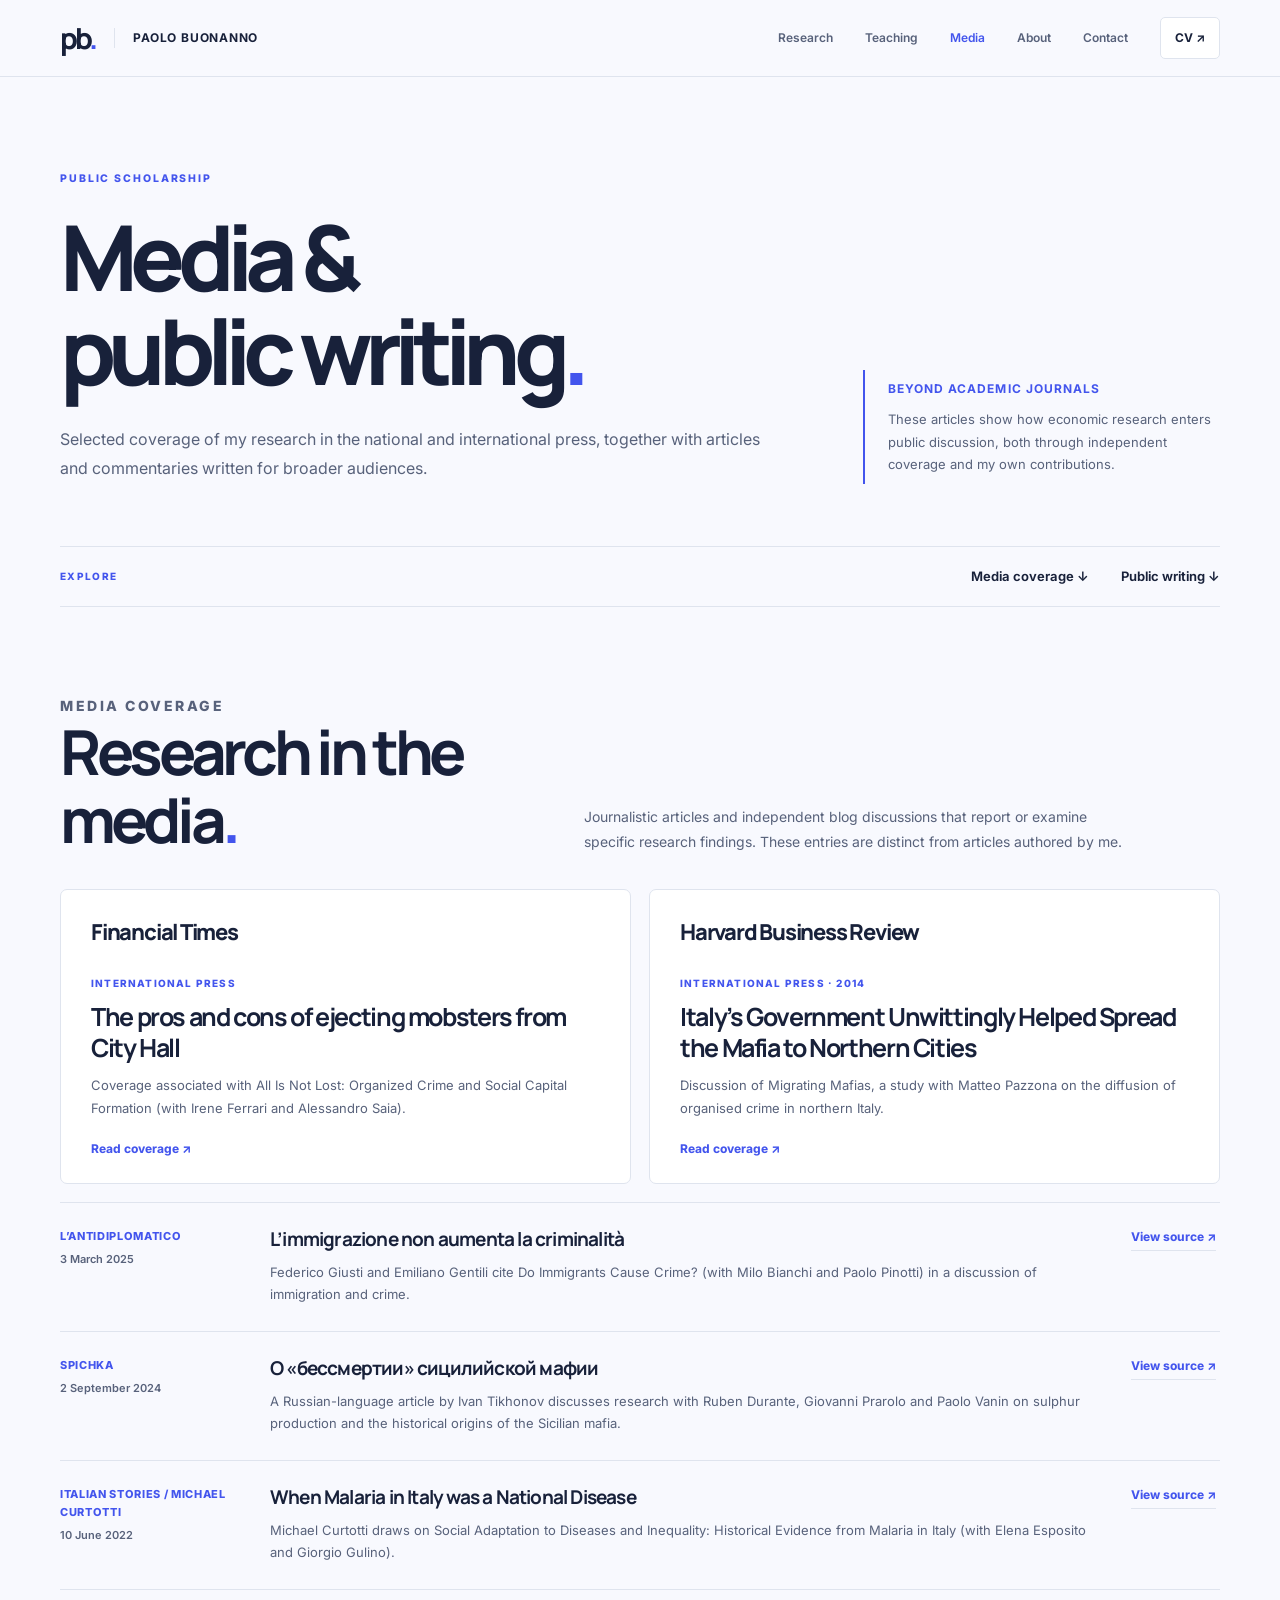
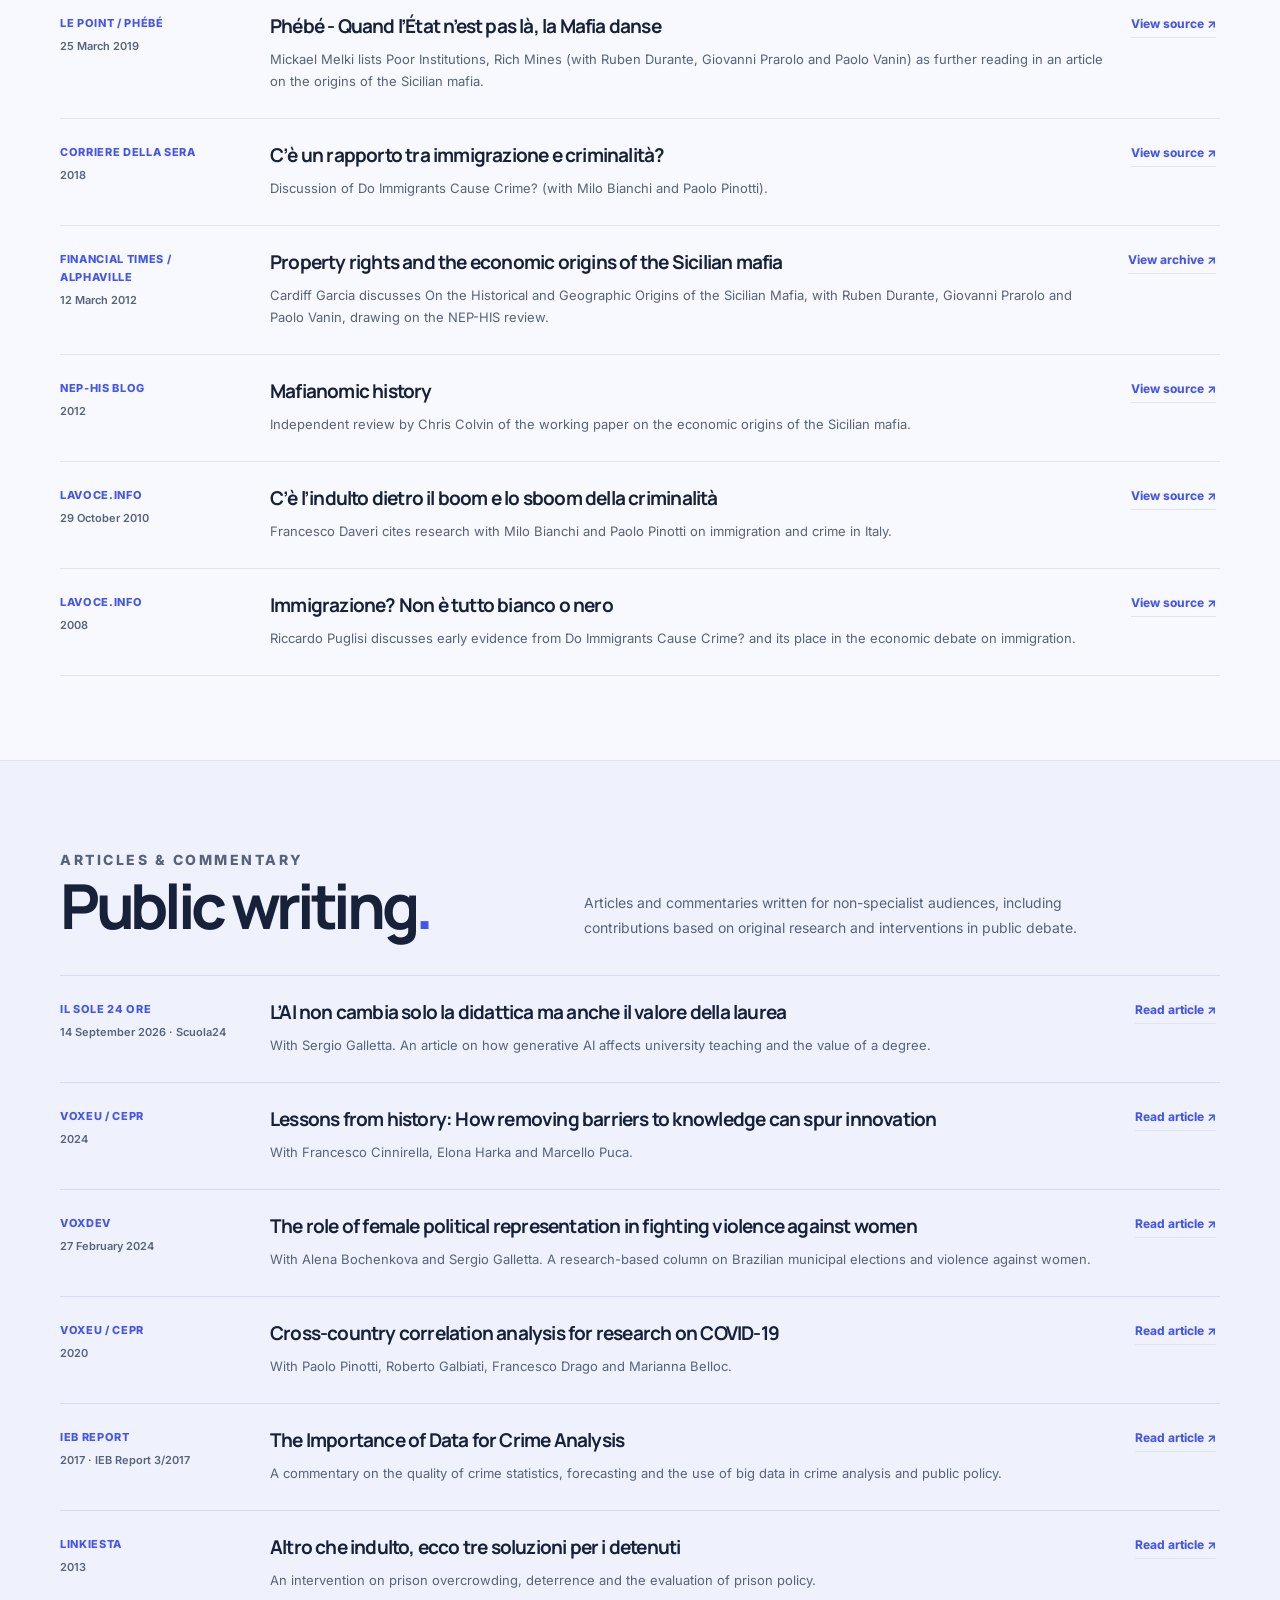
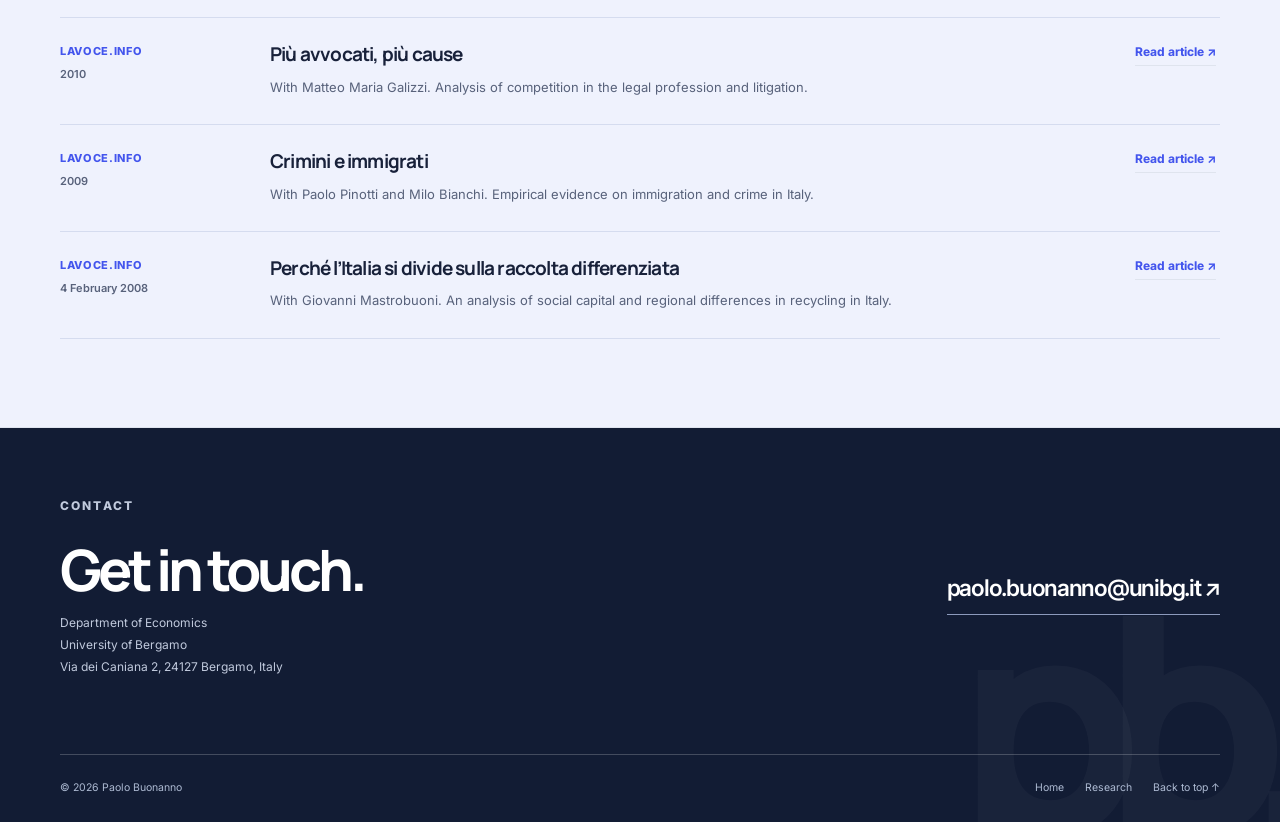
==== commit 93f449b4: "Draft five verified historical media references from November review" ====
--- a/media.html
+++ b/media.html
@@ -363,4 +363,4 @@
 
 /* v2: media-and-writing focused page */
 .media-hero-aside{max-width:470px}.media-writing-background .media-section{padding-bottom:88px}.media-note{max-width:900px}@media(max-width:760px){.media-writing-background .media-section{padding-bottom:62px}.media-record .record-meta small{font-size:12px}.media-record p{font-size:13.5px}}
-</style></head><body id="top"><a class="skip-link" href="#main-content">Skip to content</a><header class="site-header"><div class="container nav-inner"><a aria-label="Paolo Buonanno, homepage" class="brand" href="https://pbuonanno.github.io/"><span class="brand-mark">pb<i>.</i></span><span class="brand-name">PAOLO BUONANNO</span></a><button aria-controls="main-nav" aria-expanded="false" aria-label="Open navigation" class="menu-button" id="menuButton">☰</button><nav aria-label="Main navigation" class="desktop-nav" data-open="false" id="main-nav"><a href="https://pbuonanno.github.io/publications.html">Research</a><a href="https://pbuonanno.github.io/#teaching">Teaching</a><a aria-current="page" class="media-nav-active" href="#top">Media</a><a href="https://pbuonanno.github.io/#about">About</a><a href="https://pbuonanno.github.io/#contact">Contact</a><a class="nav-cv" href="https://www.dropbox.com/s/rftttg65gpblrhf/cv_updated.pdf" target="_blank" rel="noopener noreferrer">CV ↗</a></nav></div></header><main id="main-content"><div class="container"><section class="media-hero"><div><p class="section-kicker">PUBLIC SCHOLARSHIP</p><h1 class="media-title">Media &amp;<br/>public writing<em>.</em></h1><p class="media-description">Selected coverage of my research in the national and international press, together with articles and commentaries written for broader audiences.</p></div><aside class="media-hero-aside"><b>Beyond academic journals</b>These articles show how economic research enters public discussion, both through independent coverage and my own contributions.</aside></section><div aria-label="On this page" class="media-jump"><span class="media-jump-label">Explore</span><a href="#coverage">Media coverage ↓</a><a href="#writing">Public writing ↓</a></div><section class="media-section" id="coverage"><div class="media-section-heading"><div><p class="section-kicker">MEDIA COVERAGE</p><h2>Research in the media<span>.</span></h2></div><p>Journalistic articles and independent blog discussions that report or examine specific research findings. These entries are distinct from articles authored by me.</p></div><div class="media-feature-grid"><article class="media-feature"><div class="outlet">Financial Times</div><span class="flag">INTERNATIONAL PRESS</span><h3>The pros and cons of ejecting mobsters from City Hall</h3><p>Coverage associated with All Is Not Lost: Organized Crime and Social Capital Formation (with Irene Ferrari and Alessandro Saia).</p><a class="open-source" href="https://www.ft.com/content/314ed554-3df2-4b26-9539-7ffeb562ca6c" rel="noopener noreferrer" target="_blank">Read coverage ↗</a></article><article class="media-feature"><div class="outlet">Harvard Business Review</div><span class="flag">INTERNATIONAL PRESS · 2014</span><h3>Italy’s Government Unwittingly Helped Spread the Mafia to Northern Cities</h3><p>Discussion of Migrating Mafias, a study with Matteo Pazzona on the diffusion of organised crime in northern Italy.</p><a class="open-source" href="https://hbr.org/2014/02/italys-government-unwittingly-helped-spread-the-mafia-to-northern-cities" rel="noopener noreferrer" target="_blank">Read coverage ↗</a></article></div><div class="media-rows"><article class="media-record"><div class="record-meta">Corriere della Sera<small>2018</small></div><div><h3>C’è un rapporto tra immigrazione e criminalità?</h3><p>Discussion of Do Immigrants Cause Crime? (with Milo Bianchi and Paolo Pinotti).</p></div><a class="record-link" href="https://www.corriere.it/cronache/cards/immigrazione-criminalita-quella-relazione-inesistente/aumento-stranieri-incide-solo-numero-rapine.shtml" rel="noopener noreferrer" target="_blank">View source ↗</a></article><article class="media-record"><div class="record-meta">Financial Times / Alphaville<small>12 March 2012</small></div><div><h3>Property rights and the economic origins of the Sicilian mafia</h3><p>Cardiff Garcia discusses On the Historical and Geographic Origins of the Sicilian Mafia, with Ruben Durante, Giovanni Prarolo and Paolo Vanin, drawing on the NEP-HIS review.</p></div><a class="record-link" href="https://web.archive.org/web/20120313180225/http://ftalphaville.ft.com/blog/2012/03/12/918741/property-rights-and-the-economic-origins-of-the-sicilian-mafia/" rel="noopener noreferrer" target="_blank">View archive ↗</a></article><article class="media-record"><div class="record-meta">NEP-HIS Blog<small>2012</small></div><div><h3>Mafianomic history</h3><p>Independent review by Chris Colvin of the working paper on the economic origins of the Sicilian mafia.</p></div><a class="record-link" href="https://nephist.wordpress.com/2012/03/10/mafianomics-4/" rel="noopener noreferrer" target="_blank">View source ↗</a></article><article class="media-record"><div class="record-meta">lavoce.info<small>29 October 2010</small></div><div><h3>C’è l’indulto dietro il boom e lo sboom della criminalità</h3><p>Francesco Daveri cites research with Milo Bianchi and Paolo Pinotti on immigration and crime in Italy.</p></div><a class="record-link" href="https://lavoce.info/archives/26571/ce-lindulto-dietro-il-boom-e-lo-sboom-della-criminalita/" rel="noopener noreferrer" target="_blank">View source ↗</a></article><article class="media-record"><div class="record-meta">lavoce.info<small>2008</small></div><div><h3>Immigrazione? Non è tutto bianco o nero</h3><p>Riccardo Puglisi discusses early evidence from Do Immigrants Cause Crime? and its place in the economic debate on immigration.</p></div><a class="record-link" href="https://lavoce.info/archives/25218/immigrazione-non-e-tutto-bianco-o-nero/" rel="noopener noreferrer" target="_blank">View source ↗</a></article></div></section></div><div class="media-writing-background"><div class="container"><section class="media-section" id="writing"><div class="media-section-heading"><div><p class="section-kicker">ARTICLES &amp; COMMENTARY</p><h2>Public writing<span>.</span></h2></div><p>Articles and commentaries written for non-specialist audiences, including contributions based on original research and interventions in public debate.</p></div><div class="media-rows"><article class="media-record"><div class="record-meta">Il Sole 24 Ore <small>14 September 2026 · Scuola24</small></div><div><h3>L’AI non cambia solo la didattica ma anche il valore della laurea</h3><p>With Sergio Galletta. An article on how generative AI affects university teaching and the value of a degree.</p></div><a class="record-link" href="https://www.ilsole24ore.com/art/l-ai-non-cambia-solo-didattica-ma-anche-valore-laurea-AJDJyHAB?refresh_ce=1" rel="noopener noreferrer" target="_blank">Read article ↗</a></article><article class="media-record"><div class="record-meta">VoxEU / CEPR<small>2024</small></div><div><h3>Lessons from history: How removing barriers to knowledge can spur innovation</h3><p>With Francesco Cinnirella, Elona Harka and Marcello Puca.</p></div><a class="record-link" href="https://cepr.org/voxeu/columns/lessons-history-how-removing-barriers-knowledge-can-spur-innovation" rel="noopener noreferrer" target="_blank">Read article ↗</a></article><article class="media-record"><div class="record-meta">VoxDev <small>27 February 2024</small></div><div><h3>The role of female political representation in fighting violence against women</h3><p>With Alena Bochenkova and Sergio Galletta. A research-based column on Brazilian municipal elections and violence against women.</p></div><a class="record-link" href="https://www.voxdev.org/topic/institutions-political-economy/role-female-political-representation-fighting-violence-against" rel="noopener noreferrer" target="_blank">Read article ↗</a></article><article class="media-record"><div class="record-meta">VoxEU / CEPR<small>2020</small></div><div><h3>Cross-country correlation analysis for research on COVID-19</h3><p>With Paolo Pinotti, Roberto Galbiati, Francesco Drago and Marianna Belloc.</p></div><a class="record-link" href="https://cepr.org/voxeu/columns/cross-country-correlation-analysis-research-covid-19" rel="noopener noreferrer" target="_blank">Read article ↗</a></article><article class="media-record"><div class="record-meta">Linkiesta<small>2013</small></div><div><h3>Altro che indulto, ecco tre soluzioni per i detenuti</h3><p>An intervention on prison overcrowding, deterrence and the evaluation of prison policy.</p></div><a class="record-link" href="https://www.linkiesta.it/2013/10/altro-che-indulto-ecco-tre-soluzioni-per-i-detenuti/" rel="noopener noreferrer" target="_blank">Read article ↗</a></article><article class="media-record"><div class="record-meta">lavoce.info<small>2010</small></div><div><h3>Più avvocati, più cause</h3><p>With Matteo Maria Galizzi. Analysis of competition in the legal profession and litigation.</p></div><a class="record-link" href="https://lavoce.info/archives/26043/piu-avvocati-piu-cause/" rel="noopener noreferrer" target="_blank">Read article ↗</a></article><article class="media-record"><div class="record-meta">lavoce.info<small>2009</small></div><div><h3>Crimini e immigrati</h3><p>With Paolo Pinotti and Milo Bianchi. Empirical evidence on immigration and crime in Italy.</p></div><a class="record-link" href="https://lavoce.info/archives/25466/crimini-e-immigrati/" rel="noopener noreferrer" target="_blank">Read article ↗</a></article><article class="media-record"><div class="record-meta">lavoce.info<small>4 February 2008</small></div><div><h3>Perché l’Italia si divide sulla raccolta differenziata</h3><p>With Giovanni Mastrobuoni. An analysis of social capital and regional differences in recycling in Italy.</p></div><a class="record-link" href="https://lavoce.info/archives/24723/perche-litalia-si-divide-sulla-raccolta-differenziata/" rel="noopener noreferrer" target="_blank">Read article ↗</a></article></div></section></div></div><div class="container"></div></main><footer class="footer media-footer" id="contact"><div class="container"><div class="footer-top"><div><p class="section-kicker">CONTACT</p><h2>Get in touch.</h2><p>Department of Economics<br/>University of Bergamo<br/>Via dei Caniana 2, 24127 Bergamo, Italy</p></div><a class="footer-email" href="mailto:paolo.buonanno@unibg.it">paolo.buonanno@unibg.it ↗</a></div><div class="footer-bottom"><span>© 2026 Paolo Buonanno</span><div class="footer-links"><a href="https://pbuonanno.github.io/">Home</a><a href="https://pbuonanno.github.io/publications.html">Research</a><a href="#top">Back to top ↑</a></div></div></div></footer><script>(function(){const b=document.getElementById('menuButton');const n=document.getElementById('main-nav');if(!b||!n)return;b.addEventListener('click',()=>{let on=b.getAttribute('aria-expanded')!=='true';b.setAttribute('aria-expanded',String(on));n.dataset.open=String(on);b.textContent=on?'×':'☰'});n.querySelectorAll('a').forEach(a=>a.addEventListener('click',()=>{b.setAttribute('aria-expanded','false');n.dataset.open='false';b.textContent='☰'}));})();</script></body></html>+</style></head><body id="top"><a class="skip-link" href="#main-content">Skip to content</a><header class="site-header"><div class="container nav-inner"><a aria-label="Paolo Buonanno, homepage" class="brand" href="https://pbuonanno.github.io/"><span class="brand-mark">pb<i>.</i></span><span class="brand-name">PAOLO BUONANNO</span></a><button aria-controls="main-nav" aria-expanded="false" aria-label="Open navigation" class="menu-button" id="menuButton">☰</button><nav aria-label="Main navigation" class="desktop-nav" data-open="false" id="main-nav"><a href="https://pbuonanno.github.io/publications.html">Research</a><a href="https://pbuonanno.github.io/#teaching">Teaching</a><a aria-current="page" class="media-nav-active" href="#top">Media</a><a href="https://pbuonanno.github.io/#about">About</a><a href="https://pbuonanno.github.io/#contact">Contact</a><a class="nav-cv" href="https://www.dropbox.com/s/rftttg65gpblrhf/cv_updated.pdf" target="_blank" rel="noopener noreferrer">CV ↗</a></nav></div></header><main id="main-content"><div class="container"><section class="media-hero"><div><p class="section-kicker">PUBLIC SCHOLARSHIP</p><h1 class="media-title">Media &amp;<br/>public writing<em>.</em></h1><p class="media-description">Selected coverage of my research in the national and international press, together with articles and commentaries written for broader audiences.</p></div><aside class="media-hero-aside"><b>Beyond academic journals</b>These articles show how economic research enters public discussion, both through independent coverage and my own contributions.</aside></section><div aria-label="On this page" class="media-jump"><span class="media-jump-label">Explore</span><a href="#coverage">Media coverage ↓</a><a href="#writing">Public writing ↓</a></div><section class="media-section" id="coverage"><div class="media-section-heading"><div><p class="section-kicker">MEDIA COVERAGE</p><h2>Research in the media<span>.</span></h2></div><p>Journalistic articles and independent blog discussions that report or examine specific research findings. These entries are distinct from articles authored by me.</p></div><div class="media-feature-grid"><article class="media-feature"><div class="outlet">Financial Times</div><span class="flag">INTERNATIONAL PRESS</span><h3>The pros and cons of ejecting mobsters from City Hall</h3><p>Coverage associated with All Is Not Lost: Organized Crime and Social Capital Formation (with Irene Ferrari and Alessandro Saia).</p><a class="open-source" href="https://www.ft.com/content/314ed554-3df2-4b26-9539-7ffeb562ca6c" rel="noopener noreferrer" target="_blank">Read coverage ↗</a></article><article class="media-feature"><div class="outlet">Harvard Business Review</div><span class="flag">INTERNATIONAL PRESS · 2014</span><h3>Italy’s Government Unwittingly Helped Spread the Mafia to Northern Cities</h3><p>Discussion of Migrating Mafias, a study with Matteo Pazzona on the diffusion of organised crime in northern Italy.</p><a class="open-source" href="https://hbr.org/2014/02/italys-government-unwittingly-helped-spread-the-mafia-to-northern-cities" rel="noopener noreferrer" target="_blank">Read coverage ↗</a></article></div><div class="media-rows"><article class="media-record"><div class="record-meta">L’Antidiplomatico<small>3 March 2025</small></div><div><h3>L’immigrazione non aumenta la criminalità</h3><p>Federico Giusti and Emiliano Gentili cite Do Immigrants Cause Crime? (with Milo Bianchi and Paolo Pinotti) in a discussion of immigration and crime.</p></div><a class="record-link" href="https://www.lantidiplomatico.it/dettnews-limmigrazione_non_aumenta_la_criminalit/42819_59451/" rel="noopener noreferrer" target="_blank">View source ↗</a></article><article class="media-record"><div class="record-meta">Spichka<small>2 September 2024</small></div><div><h3>О «бессмертии» сицилийской мафии</h3><p>A Russian-language article by Ivan Tikhonov discusses research with Ruben Durante, Giovanni Prarolo and Paolo Vanin on sulphur production and the historical origins of the Sicilian mafia.</p></div><a class="record-link" href="https://spichka.media/sicilijskaya-mafiya/" rel="noopener noreferrer" target="_blank">View source ↗</a></article><article class="media-record"><div class="record-meta">Italian Stories / Michael Curtotti<small>10 June 2022</small></div><div><h3>When Malaria in Italy was a National Disease</h3><p>Michael Curtotti draws on Social Adaptation to Diseases and Inequality: Historical Evidence from Malaria in Italy (with Elena Esposito and Giorgio Gulino).</p></div><a class="record-link" href="https://beyondforeignness.org/9422" rel="noopener noreferrer" target="_blank">View source ↗</a></article><article class="media-record"><div class="record-meta">Le Point / Phébé<small>25 March 2019</small></div><div><h3>Phébé - Quand l’État n’est pas là, la Mafia danse</h3><p>Mickael Melki lists Poor Institutions, Rich Mines (with Ruben Durante, Giovanni Prarolo and Paolo Vanin) as further reading in an article on the origins of the Sicilian mafia.</p></div><a class="record-link" href="https://www.lepoint.fr/monde/phebe-quand-l-etat-n-est-pas-la-la-mafia-danse-25-03-2019-2303662_24.php" rel="noopener noreferrer" target="_blank">View source ↗</a></article><article class="media-record"><div class="record-meta">Corriere della Sera<small>2018</small></div><div><h3>C’è un rapporto tra immigrazione e criminalità?</h3><p>Discussion of Do Immigrants Cause Crime? (with Milo Bianchi and Paolo Pinotti).</p></div><a class="record-link" href="https://www.corriere.it/cronache/cards/immigrazione-criminalita-quella-relazione-inesistente/aumento-stranieri-incide-solo-numero-rapine.shtml" rel="noopener noreferrer" target="_blank">View source ↗</a></article><article class="media-record"><div class="record-meta">Financial Times / Alphaville<small>12 March 2012</small></div><div><h3>Property rights and the economic origins of the Sicilian mafia</h3><p>Cardiff Garcia discusses On the Historical and Geographic Origins of the Sicilian Mafia, with Ruben Durante, Giovanni Prarolo and Paolo Vanin, drawing on the NEP-HIS review.</p></div><a class="record-link" href="https://web.archive.org/web/20120313180225/http://ftalphaville.ft.com/blog/2012/03/12/918741/property-rights-and-the-economic-origins-of-the-sicilian-mafia/" rel="noopener noreferrer" target="_blank">View archive ↗</a></article><article class="media-record"><div class="record-meta">NEP-HIS Blog<small>2012</small></div><div><h3>Mafianomic history</h3><p>Independent review by Chris Colvin of the working paper on the economic origins of the Sicilian mafia.</p></div><a class="record-link" href="https://nephist.wordpress.com/2012/03/10/mafianomics-4/" rel="noopener noreferrer" target="_blank">View source ↗</a></article><article class="media-record"><div class="record-meta">lavoce.info<small>29 October 2010</small></div><div><h3>C’è l’indulto dietro il boom e lo sboom della criminalità</h3><p>Francesco Daveri cites research with Milo Bianchi and Paolo Pinotti on immigration and crime in Italy.</p></div><a class="record-link" href="https://lavoce.info/archives/26571/ce-lindulto-dietro-il-boom-e-lo-sboom-della-criminalita/" rel="noopener noreferrer" target="_blank">View source ↗</a></article><article class="media-record"><div class="record-meta">lavoce.info<small>2008</small></div><div><h3>Immigrazione? Non è tutto bianco o nero</h3><p>Riccardo Puglisi discusses early evidence from Do Immigrants Cause Crime? and its place in the economic debate on immigration.</p></div><a class="record-link" href="https://lavoce.info/archives/25218/immigrazione-non-e-tutto-bianco-o-nero/" rel="noopener noreferrer" target="_blank">View source ↗</a></article></div></section></div><div class="media-writing-background"><div class="container"><section class="media-section" id="writing"><div class="media-section-heading"><div><p class="section-kicker">ARTICLES &amp; COMMENTARY</p><h2>Public writing<span>.</span></h2></div><p>Articles and commentaries written for non-specialist audiences, including contributions based on original research and interventions in public debate.</p></div><div class="media-rows"><article class="media-record"><div class="record-meta">Il Sole 24 Ore <small>14 September 2026 · Scuola24</small></div><div><h3>L’AI non cambia solo la didattica ma anche il valore della laurea</h3><p>With Sergio Galletta. An article on how generative AI affects university teaching and the value of a degree.</p></div><a class="record-link" href="https://www.ilsole24ore.com/art/l-ai-non-cambia-solo-didattica-ma-anche-valore-laurea-AJDJyHAB?refresh_ce=1" rel="noopener noreferrer" target="_blank">Read article ↗</a></article><article class="media-record"><div class="record-meta">VoxEU / CEPR<small>2024</small></div><div><h3>Lessons from history: How removing barriers to knowledge can spur innovation</h3><p>With Francesco Cinnirella, Elona Harka and Marcello Puca.</p></div><a class="record-link" href="https://cepr.org/voxeu/columns/lessons-history-how-removing-barriers-knowledge-can-spur-innovation" rel="noopener noreferrer" target="_blank">Read article ↗</a></article><article class="media-record"><div class="record-meta">VoxDev <small>27 February 2024</small></div><div><h3>The role of female political representation in fighting violence against women</h3><p>With Alena Bochenkova and Sergio Galletta. A research-based column on Brazilian municipal elections and violence against women.</p></div><a class="record-link" href="https://www.voxdev.org/topic/institutions-political-economy/role-female-political-representation-fighting-violence-against" rel="noopener noreferrer" target="_blank">Read article ↗</a></article><article class="media-record"><div class="record-meta">VoxEU / CEPR<small>2020</small></div><div><h3>Cross-country correlation analysis for research on COVID-19</h3><p>With Paolo Pinotti, Roberto Galbiati, Francesco Drago and Marianna Belloc.</p></div><a class="record-link" href="https://cepr.org/voxeu/columns/cross-country-correlation-analysis-research-covid-19" rel="noopener noreferrer" target="_blank">Read article ↗</a></article><article class="media-record"><div class="record-meta">IEB Report<small>2017 · IEB Report 3/2017</small></div><div><h3>The Importance of Data for Crime Analysis</h3><p>A commentary on the quality of crime statistics, forecasting and the use of big data in crime analysis and public policy.</p></div><a class="record-link" href="https://ieb.ub.edu/wp-content/uploads/2018/04/2017-IEB-Annual-Report-ES-EN-CAT.pdf#page=28" rel="noopener noreferrer" target="_blank">Read article ↗</a></article><article class="media-record"><div class="record-meta">Linkiesta<small>2013</small></div><div><h3>Altro che indulto, ecco tre soluzioni per i detenuti</h3><p>An intervention on prison overcrowding, deterrence and the evaluation of prison policy.</p></div><a class="record-link" href="https://www.linkiesta.it/2013/10/altro-che-indulto-ecco-tre-soluzioni-per-i-detenuti/" rel="noopener noreferrer" target="_blank">Read article ↗</a></article><article class="media-record"><div class="record-meta">lavoce.info<small>2010</small></div><div><h3>Più avvocati, più cause</h3><p>With Matteo Maria Galizzi. Analysis of competition in the legal profession and litigation.</p></div><a class="record-link" href="https://lavoce.info/archives/26043/piu-avvocati-piu-cause/" rel="noopener noreferrer" target="_blank">Read article ↗</a></article><article class="media-record"><div class="record-meta">lavoce.info<small>2009</small></div><div><h3>Crimini e immigrati</h3><p>With Paolo Pinotti and Milo Bianchi. Empirical evidence on immigration and crime in Italy.</p></div><a class="record-link" href="https://lavoce.info/archives/25466/crimini-e-immigrati/" rel="noopener noreferrer" target="_blank">Read article ↗</a></article><article class="media-record"><div class="record-meta">lavoce.info<small>4 February 2008</small></div><div><h3>Perché l’Italia si divide sulla raccolta differenziata</h3><p>With Giovanni Mastrobuoni. An analysis of social capital and regional differences in recycling in Italy.</p></div><a class="record-link" href="https://lavoce.info/archives/24723/perche-litalia-si-divide-sulla-raccolta-differenziata/" rel="noopener noreferrer" target="_blank">Read article ↗</a></article></div></section></div></div><div class="container"></div></main><footer class="footer media-footer" id="contact"><div class="container"><div class="footer-top"><div><p class="section-kicker">CONTACT</p><h2>Get in touch.</h2><p>Department of Economics<br/>University of Bergamo<br/>Via dei Caniana 2, 24127 Bergamo, Italy</p></div><a class="footer-email" href="mailto:paolo.buonanno@unibg.it">paolo.buonanno@unibg.it ↗</a></div><div class="footer-bottom"><span>© 2026 Paolo Buonanno</span><div class="footer-links"><a href="https://pbuonanno.github.io/">Home</a><a href="https://pbuonanno.github.io/publications.html">Research</a><a href="#top">Back to top ↑</a></div></div></div></footer><script>(function(){const b=document.getElementById('menuButton');const n=document.getElementById('main-nav');if(!b||!n)return;b.addEventListener('click',()=>{let on=b.getAttribute('aria-expanded')!=='true';b.setAttribute('aria-expanded',String(on));n.dataset.open=String(on);b.textContent=on?'×':'☰'});n.querySelectorAll('a').forEach(a=>a.addEventListener('click',()=>{b.setAttribute('aria-expanded','false');n.dataset.open='false';b.textContent='☰'}));})();</script></body></html>
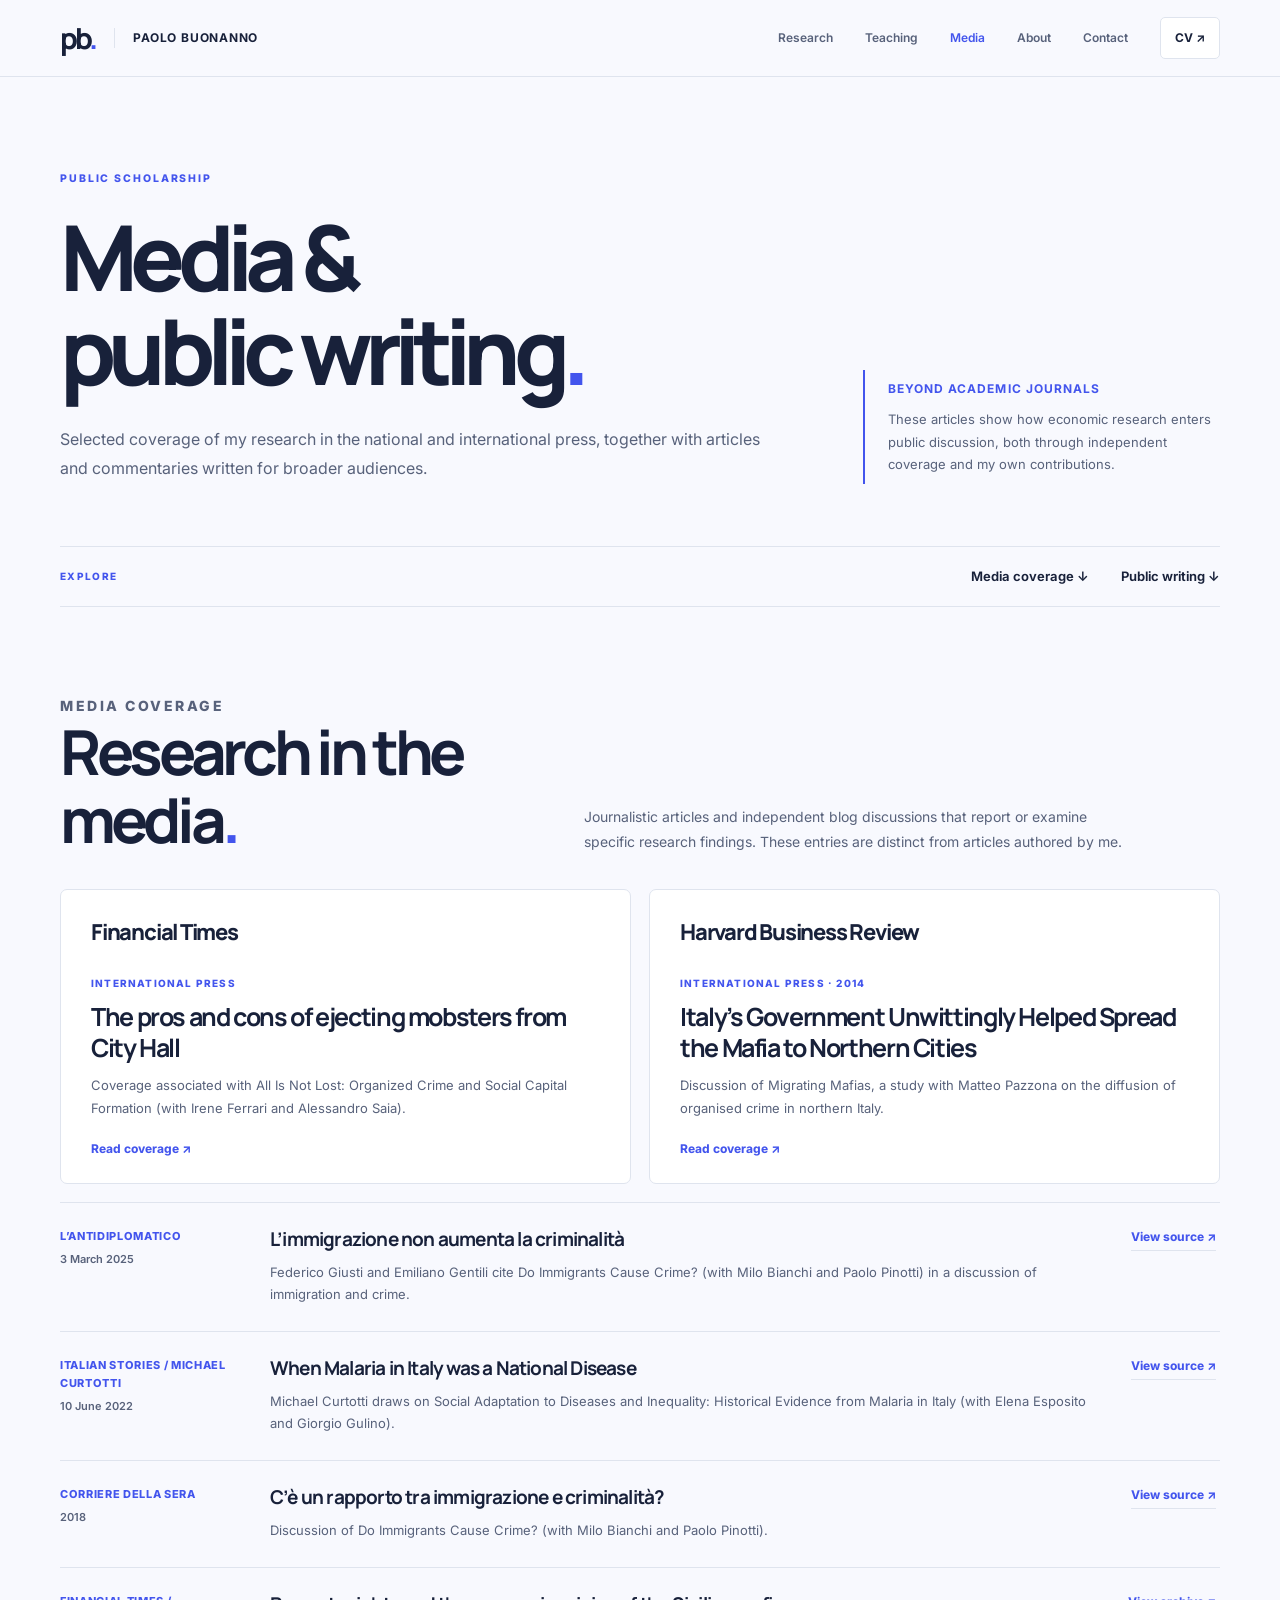
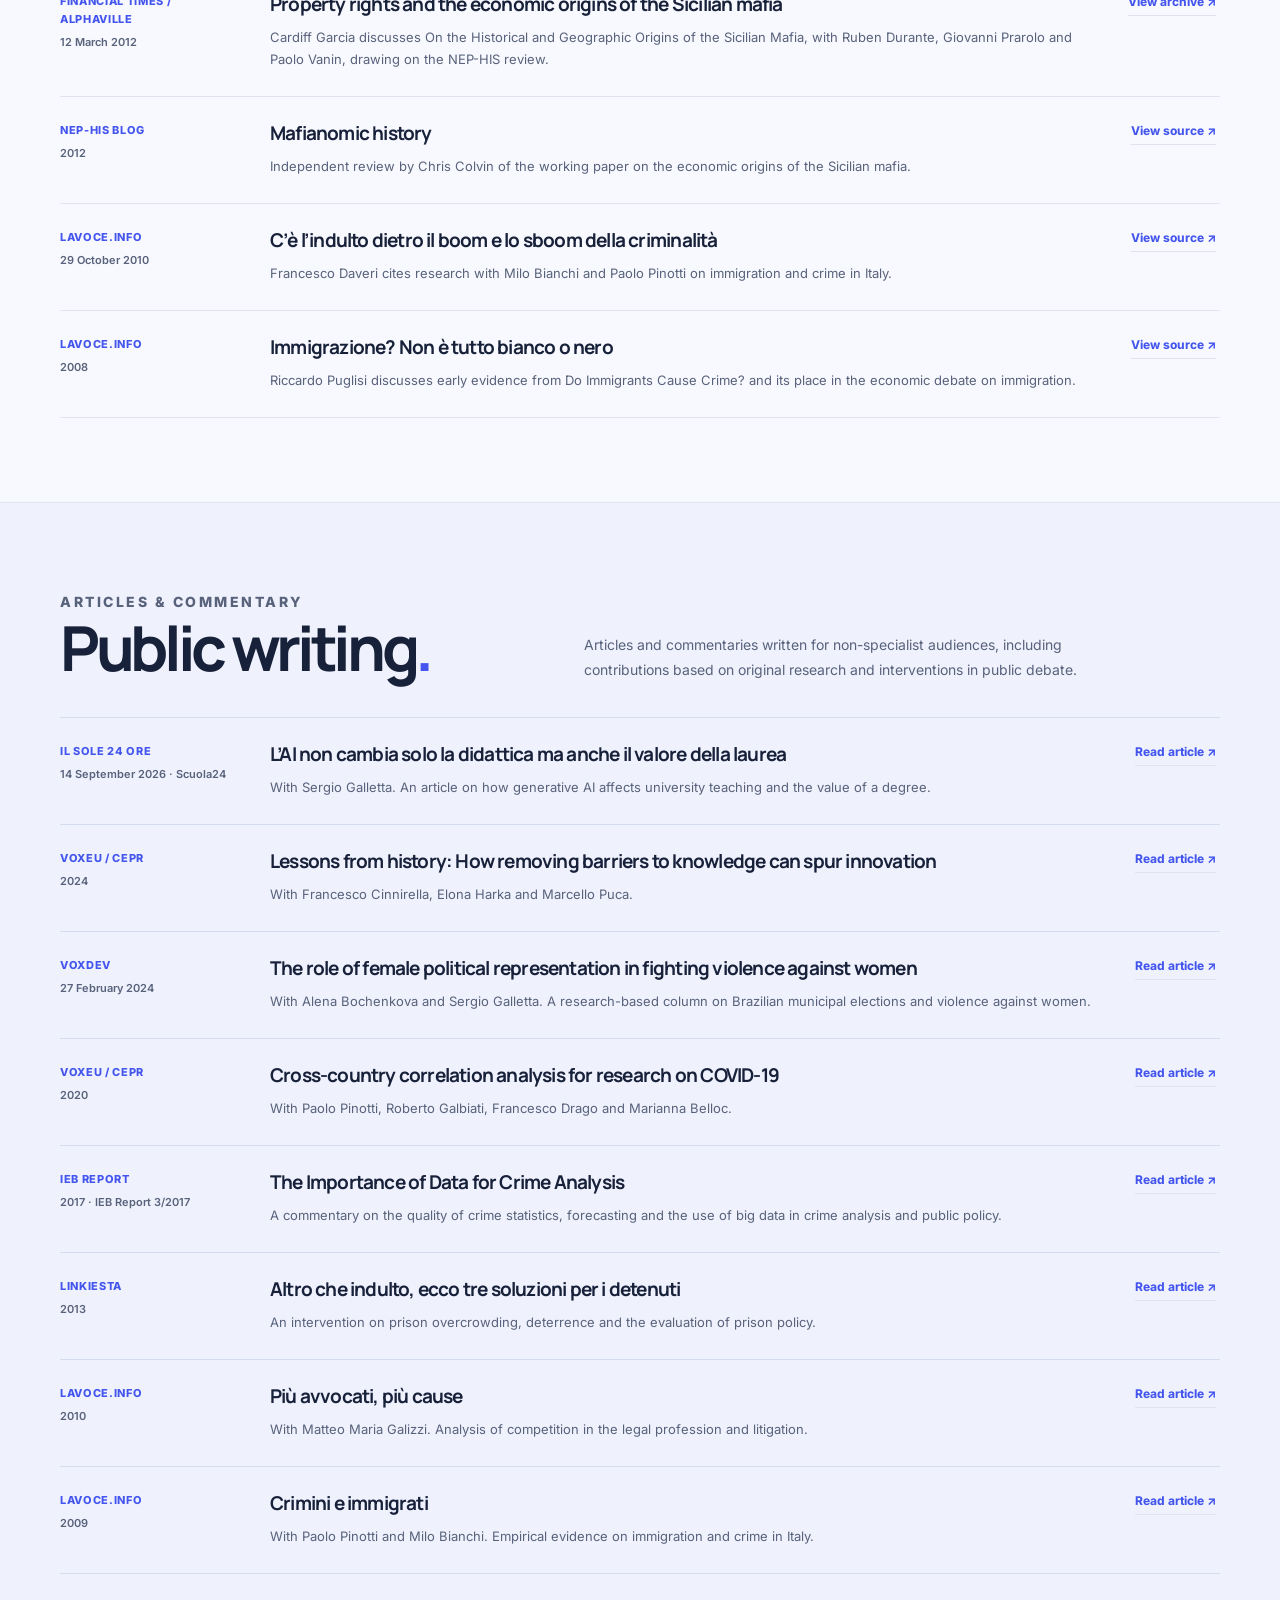
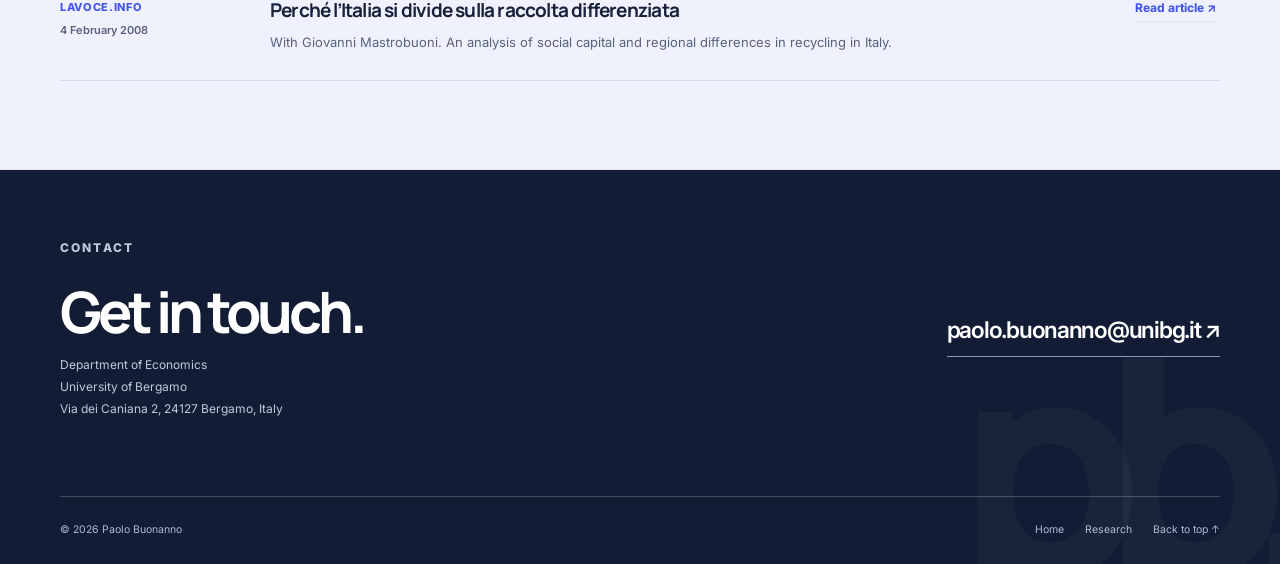
==== commit 83e98bc3: "Remove Le Point and Spichka from proposed media additions" ====
--- a/media.html
+++ b/media.html
@@ -363,4 +363,4 @@
 
 /* v2: media-and-writing focused page */
 .media-hero-aside{max-width:470px}.media-writing-background .media-section{padding-bottom:88px}.media-note{max-width:900px}@media(max-width:760px){.media-writing-background .media-section{padding-bottom:62px}.media-record .record-meta small{font-size:12px}.media-record p{font-size:13.5px}}
-</style></head><body id="top"><a class="skip-link" href="#main-content">Skip to content</a><header class="site-header"><div class="container nav-inner"><a aria-label="Paolo Buonanno, homepage" class="brand" href="https://pbuonanno.github.io/"><span class="brand-mark">pb<i>.</i></span><span class="brand-name">PAOLO BUONANNO</span></a><button aria-controls="main-nav" aria-expanded="false" aria-label="Open navigation" class="menu-button" id="menuButton">☰</button><nav aria-label="Main navigation" class="desktop-nav" data-open="false" id="main-nav"><a href="https://pbuonanno.github.io/publications.html">Research</a><a href="https://pbuonanno.github.io/#teaching">Teaching</a><a aria-current="page" class="media-nav-active" href="#top">Media</a><a href="https://pbuonanno.github.io/#about">About</a><a href="https://pbuonanno.github.io/#contact">Contact</a><a class="nav-cv" href="https://www.dropbox.com/s/rftttg65gpblrhf/cv_updated.pdf" target="_blank" rel="noopener noreferrer">CV ↗</a></nav></div></header><main id="main-content"><div class="container"><section class="media-hero"><div><p class="section-kicker">PUBLIC SCHOLARSHIP</p><h1 class="media-title">Media &amp;<br/>public writing<em>.</em></h1><p class="media-description">Selected coverage of my research in the national and international press, together with articles and commentaries written for broader audiences.</p></div><aside class="media-hero-aside"><b>Beyond academic journals</b>These articles show how economic research enters public discussion, both through independent coverage and my own contributions.</aside></section><div aria-label="On this page" class="media-jump"><span class="media-jump-label">Explore</span><a href="#coverage">Media coverage ↓</a><a href="#writing">Public writing ↓</a></div><section class="media-section" id="coverage"><div class="media-section-heading"><div><p class="section-kicker">MEDIA COVERAGE</p><h2>Research in the media<span>.</span></h2></div><p>Journalistic articles and independent blog discussions that report or examine specific research findings. These entries are distinct from articles authored by me.</p></div><div class="media-feature-grid"><article class="media-feature"><div class="outlet">Financial Times</div><span class="flag">INTERNATIONAL PRESS</span><h3>The pros and cons of ejecting mobsters from City Hall</h3><p>Coverage associated with All Is Not Lost: Organized Crime and Social Capital Formation (with Irene Ferrari and Alessandro Saia).</p><a class="open-source" href="https://www.ft.com/content/314ed554-3df2-4b26-9539-7ffeb562ca6c" rel="noopener noreferrer" target="_blank">Read coverage ↗</a></article><article class="media-feature"><div class="outlet">Harvard Business Review</div><span class="flag">INTERNATIONAL PRESS · 2014</span><h3>Italy’s Government Unwittingly Helped Spread the Mafia to Northern Cities</h3><p>Discussion of Migrating Mafias, a study with Matteo Pazzona on the diffusion of organised crime in northern Italy.</p><a class="open-source" href="https://hbr.org/2014/02/italys-government-unwittingly-helped-spread-the-mafia-to-northern-cities" rel="noopener noreferrer" target="_blank">Read coverage ↗</a></article></div><div class="media-rows"><article class="media-record"><div class="record-meta">L’Antidiplomatico<small>3 March 2025</small></div><div><h3>L’immigrazione non aumenta la criminalità</h3><p>Federico Giusti and Emiliano Gentili cite Do Immigrants Cause Crime? (with Milo Bianchi and Paolo Pinotti) in a discussion of immigration and crime.</p></div><a class="record-link" href="https://www.lantidiplomatico.it/dettnews-limmigrazione_non_aumenta_la_criminalit/42819_59451/" rel="noopener noreferrer" target="_blank">View source ↗</a></article><article class="media-record"><div class="record-meta">Spichka<small>2 September 2024</small></div><div><h3>О «бессмертии» сицилийской мафии</h3><p>A Russian-language article by Ivan Tikhonov discusses research with Ruben Durante, Giovanni Prarolo and Paolo Vanin on sulphur production and the historical origins of the Sicilian mafia.</p></div><a class="record-link" href="https://spichka.media/sicilijskaya-mafiya/" rel="noopener noreferrer" target="_blank">View source ↗</a></article><article class="media-record"><div class="record-meta">Italian Stories / Michael Curtotti<small>10 June 2022</small></div><div><h3>When Malaria in Italy was a National Disease</h3><p>Michael Curtotti draws on Social Adaptation to Diseases and Inequality: Historical Evidence from Malaria in Italy (with Elena Esposito and Giorgio Gulino).</p></div><a class="record-link" href="https://beyondforeignness.org/9422" rel="noopener noreferrer" target="_blank">View source ↗</a></article><article class="media-record"><div class="record-meta">Le Point / Phébé<small>25 March 2019</small></div><div><h3>Phébé - Quand l’État n’est pas là, la Mafia danse</h3><p>Mickael Melki lists Poor Institutions, Rich Mines (with Ruben Durante, Giovanni Prarolo and Paolo Vanin) as further reading in an article on the origins of the Sicilian mafia.</p></div><a class="record-link" href="https://www.lepoint.fr/monde/phebe-quand-l-etat-n-est-pas-la-la-mafia-danse-25-03-2019-2303662_24.php" rel="noopener noreferrer" target="_blank">View source ↗</a></article><article class="media-record"><div class="record-meta">Corriere della Sera<small>2018</small></div><div><h3>C’è un rapporto tra immigrazione e criminalità?</h3><p>Discussion of Do Immigrants Cause Crime? (with Milo Bianchi and Paolo Pinotti).</p></div><a class="record-link" href="https://www.corriere.it/cronache/cards/immigrazione-criminalita-quella-relazione-inesistente/aumento-stranieri-incide-solo-numero-rapine.shtml" rel="noopener noreferrer" target="_blank">View source ↗</a></article><article class="media-record"><div class="record-meta">Financial Times / Alphaville<small>12 March 2012</small></div><div><h3>Property rights and the economic origins of the Sicilian mafia</h3><p>Cardiff Garcia discusses On the Historical and Geographic Origins of the Sicilian Mafia, with Ruben Durante, Giovanni Prarolo and Paolo Vanin, drawing on the NEP-HIS review.</p></div><a class="record-link" href="https://web.archive.org/web/20120313180225/http://ftalphaville.ft.com/blog/2012/03/12/918741/property-rights-and-the-economic-origins-of-the-sicilian-mafia/" rel="noopener noreferrer" target="_blank">View archive ↗</a></article><article class="media-record"><div class="record-meta">NEP-HIS Blog<small>2012</small></div><div><h3>Mafianomic history</h3><p>Independent review by Chris Colvin of the working paper on the economic origins of the Sicilian mafia.</p></div><a class="record-link" href="https://nephist.wordpress.com/2012/03/10/mafianomics-4/" rel="noopener noreferrer" target="_blank">View source ↗</a></article><article class="media-record"><div class="record-meta">lavoce.info<small>29 October 2010</small></div><div><h3>C’è l’indulto dietro il boom e lo sboom della criminalità</h3><p>Francesco Daveri cites research with Milo Bianchi and Paolo Pinotti on immigration and crime in Italy.</p></div><a class="record-link" href="https://lavoce.info/archives/26571/ce-lindulto-dietro-il-boom-e-lo-sboom-della-criminalita/" rel="noopener noreferrer" target="_blank">View source ↗</a></article><article class="media-record"><div class="record-meta">lavoce.info<small>2008</small></div><div><h3>Immigrazione? Non è tutto bianco o nero</h3><p>Riccardo Puglisi discusses early evidence from Do Immigrants Cause Crime? and its place in the economic debate on immigration.</p></div><a class="record-link" href="https://lavoce.info/archives/25218/immigrazione-non-e-tutto-bianco-o-nero/" rel="noopener noreferrer" target="_blank">View source ↗</a></article></div></section></div><div class="media-writing-background"><div class="container"><section class="media-section" id="writing"><div class="media-section-heading"><div><p class="section-kicker">ARTICLES &amp; COMMENTARY</p><h2>Public writing<span>.</span></h2></div><p>Articles and commentaries written for non-specialist audiences, including contributions based on original research and interventions in public debate.</p></div><div class="media-rows"><article class="media-record"><div class="record-meta">Il Sole 24 Ore <small>14 September 2026 · Scuola24</small></div><div><h3>L’AI non cambia solo la didattica ma anche il valore della laurea</h3><p>With Sergio Galletta. An article on how generative AI affects university teaching and the value of a degree.</p></div><a class="record-link" href="https://www.ilsole24ore.com/art/l-ai-non-cambia-solo-didattica-ma-anche-valore-laurea-AJDJyHAB?refresh_ce=1" rel="noopener noreferrer" target="_blank">Read article ↗</a></article><article class="media-record"><div class="record-meta">VoxEU / CEPR<small>2024</small></div><div><h3>Lessons from history: How removing barriers to knowledge can spur innovation</h3><p>With Francesco Cinnirella, Elona Harka and Marcello Puca.</p></div><a class="record-link" href="https://cepr.org/voxeu/columns/lessons-history-how-removing-barriers-knowledge-can-spur-innovation" rel="noopener noreferrer" target="_blank">Read article ↗</a></article><article class="media-record"><div class="record-meta">VoxDev <small>27 February 2024</small></div><div><h3>The role of female political representation in fighting violence against women</h3><p>With Alena Bochenkova and Sergio Galletta. A research-based column on Brazilian municipal elections and violence against women.</p></div><a class="record-link" href="https://www.voxdev.org/topic/institutions-political-economy/role-female-political-representation-fighting-violence-against" rel="noopener noreferrer" target="_blank">Read article ↗</a></article><article class="media-record"><div class="record-meta">VoxEU / CEPR<small>2020</small></div><div><h3>Cross-country correlation analysis for research on COVID-19</h3><p>With Paolo Pinotti, Roberto Galbiati, Francesco Drago and Marianna Belloc.</p></div><a class="record-link" href="https://cepr.org/voxeu/columns/cross-country-correlation-analysis-research-covid-19" rel="noopener noreferrer" target="_blank">Read article ↗</a></article><article class="media-record"><div class="record-meta">IEB Report<small>2017 · IEB Report 3/2017</small></div><div><h3>The Importance of Data for Crime Analysis</h3><p>A commentary on the quality of crime statistics, forecasting and the use of big data in crime analysis and public policy.</p></div><a class="record-link" href="https://ieb.ub.edu/wp-content/uploads/2018/04/2017-IEB-Annual-Report-ES-EN-CAT.pdf#page=28" rel="noopener noreferrer" target="_blank">Read article ↗</a></article><article class="media-record"><div class="record-meta">Linkiesta<small>2013</small></div><div><h3>Altro che indulto, ecco tre soluzioni per i detenuti</h3><p>An intervention on prison overcrowding, deterrence and the evaluation of prison policy.</p></div><a class="record-link" href="https://www.linkiesta.it/2013/10/altro-che-indulto-ecco-tre-soluzioni-per-i-detenuti/" rel="noopener noreferrer" target="_blank">Read article ↗</a></article><article class="media-record"><div class="record-meta">lavoce.info<small>2010</small></div><div><h3>Più avvocati, più cause</h3><p>With Matteo Maria Galizzi. Analysis of competition in the legal profession and litigation.</p></div><a class="record-link" href="https://lavoce.info/archives/26043/piu-avvocati-piu-cause/" rel="noopener noreferrer" target="_blank">Read article ↗</a></article><article class="media-record"><div class="record-meta">lavoce.info<small>2009</small></div><div><h3>Crimini e immigrati</h3><p>With Paolo Pinotti and Milo Bianchi. Empirical evidence on immigration and crime in Italy.</p></div><a class="record-link" href="https://lavoce.info/archives/25466/crimini-e-immigrati/" rel="noopener noreferrer" target="_blank">Read article ↗</a></article><article class="media-record"><div class="record-meta">lavoce.info<small>4 February 2008</small></div><div><h3>Perché l’Italia si divide sulla raccolta differenziata</h3><p>With Giovanni Mastrobuoni. An analysis of social capital and regional differences in recycling in Italy.</p></div><a class="record-link" href="https://lavoce.info/archives/24723/perche-litalia-si-divide-sulla-raccolta-differenziata/" rel="noopener noreferrer" target="_blank">Read article ↗</a></article></div></section></div></div><div class="container"></div></main><footer class="footer media-footer" id="contact"><div class="container"><div class="footer-top"><div><p class="section-kicker">CONTACT</p><h2>Get in touch.</h2><p>Department of Economics<br/>University of Bergamo<br/>Via dei Caniana 2, 24127 Bergamo, Italy</p></div><a class="footer-email" href="mailto:paolo.buonanno@unibg.it">paolo.buonanno@unibg.it ↗</a></div><div class="footer-bottom"><span>© 2026 Paolo Buonanno</span><div class="footer-links"><a href="https://pbuonanno.github.io/">Home</a><a href="https://pbuonanno.github.io/publications.html">Research</a><a href="#top">Back to top ↑</a></div></div></div></footer><script>(function(){const b=document.getElementById('menuButton');const n=document.getElementById('main-nav');if(!b||!n)return;b.addEventListener('click',()=>{let on=b.getAttribute('aria-expanded')!=='true';b.setAttribute('aria-expanded',String(on));n.dataset.open=String(on);b.textContent=on?'×':'☰'});n.querySelectorAll('a').forEach(a=>a.addEventListener('click',()=>{b.setAttribute('aria-expanded','false');n.dataset.open='false';b.textContent='☰'}));})();</script></body></html>
+</style></head><body id="top"><a class="skip-link" href="#main-content">Skip to content</a><header class="site-header"><div class="container nav-inner"><a aria-label="Paolo Buonanno, homepage" class="brand" href="https://pbuonanno.github.io/"><span class="brand-mark">pb<i>.</i></span><span class="brand-name">PAOLO BUONANNO</span></a><button aria-controls="main-nav" aria-expanded="false" aria-label="Open navigation" class="menu-button" id="menuButton">☰</button><nav aria-label="Main navigation" class="desktop-nav" data-open="false" id="main-nav"><a href="https://pbuonanno.github.io/publications.html">Research</a><a href="https://pbuonanno.github.io/#teaching">Teaching</a><a aria-current="page" class="media-nav-active" href="#top">Media</a><a href="https://pbuonanno.github.io/#about">About</a><a href="https://pbuonanno.github.io/#contact">Contact</a><a class="nav-cv" href="https://www.dropbox.com/s/rftttg65gpblrhf/cv_updated.pdf" target="_blank" rel="noopener noreferrer">CV ↗</a></nav></div></header><main id="main-content"><div class="container"><section class="media-hero"><div><p class="section-kicker">PUBLIC SCHOLARSHIP</p><h1 class="media-title">Media &amp;<br/>public writing<em>.</em></h1><p class="media-description">Selected coverage of my research in the national and international press, together with articles and commentaries written for broader audiences.</p></div><aside class="media-hero-aside"><b>Beyond academic journals</b>These articles show how economic research enters public discussion, both through independent coverage and my own contributions.</aside></section><div aria-label="On this page" class="media-jump"><span class="media-jump-label">Explore</span><a href="#coverage">Media coverage ↓</a><a href="#writing">Public writing ↓</a></div><section class="media-section" id="coverage"><div class="media-section-heading"><div><p class="section-kicker">MEDIA COVERAGE</p><h2>Research in the media<span>.</span></h2></div><p>Journalistic articles and independent blog discussions that report or examine specific research findings. These entries are distinct from articles authored by me.</p></div><div class="media-feature-grid"><article class="media-feature"><div class="outlet">Financial Times</div><span class="flag">INTERNATIONAL PRESS</span><h3>The pros and cons of ejecting mobsters from City Hall</h3><p>Coverage associated with All Is Not Lost: Organized Crime and Social Capital Formation (with Irene Ferrari and Alessandro Saia).</p><a class="open-source" href="https://www.ft.com/content/314ed554-3df2-4b26-9539-7ffeb562ca6c" rel="noopener noreferrer" target="_blank">Read coverage ↗</a></article><article class="media-feature"><div class="outlet">Harvard Business Review</div><span class="flag">INTERNATIONAL PRESS · 2014</span><h3>Italy’s Government Unwittingly Helped Spread the Mafia to Northern Cities</h3><p>Discussion of Migrating Mafias, a study with Matteo Pazzona on the diffusion of organised crime in northern Italy.</p><a class="open-source" href="https://hbr.org/2014/02/italys-government-unwittingly-helped-spread-the-mafia-to-northern-cities" rel="noopener noreferrer" target="_blank">Read coverage ↗</a></article></div><div class="media-rows"><article class="media-record"><div class="record-meta">L’Antidiplomatico<small>3 March 2025</small></div><div><h3>L’immigrazione non aumenta la criminalità</h3><p>Federico Giusti and Emiliano Gentili cite Do Immigrants Cause Crime? (with Milo Bianchi and Paolo Pinotti) in a discussion of immigration and crime.</p></div><a class="record-link" href="https://www.lantidiplomatico.it/dettnews-limmigrazione_non_aumenta_la_criminalit/42819_59451/" rel="noopener noreferrer" target="_blank">View source ↗</a></article><article class="media-record"><div class="record-meta">Italian Stories / Michael Curtotti<small>10 June 2022</small></div><div><h3>When Malaria in Italy was a National Disease</h3><p>Michael Curtotti draws on Social Adaptation to Diseases and Inequality: Historical Evidence from Malaria in Italy (with Elena Esposito and Giorgio Gulino).</p></div><a class="record-link" href="https://beyondforeignness.org/9422" rel="noopener noreferrer" target="_blank">View source ↗</a></article><article class="media-record"><div class="record-meta">Corriere della Sera<small>2018</small></div><div><h3>C’è un rapporto tra immigrazione e criminalità?</h3><p>Discussion of Do Immigrants Cause Crime? (with Milo Bianchi and Paolo Pinotti).</p></div><a class="record-link" href="https://www.corriere.it/cronache/cards/immigrazione-criminalita-quella-relazione-inesistente/aumento-stranieri-incide-solo-numero-rapine.shtml" rel="noopener noreferrer" target="_blank">View source ↗</a></article><article class="media-record"><div class="record-meta">Financial Times / Alphaville<small>12 March 2012</small></div><div><h3>Property rights and the economic origins of the Sicilian mafia</h3><p>Cardiff Garcia discusses On the Historical and Geographic Origins of the Sicilian Mafia, with Ruben Durante, Giovanni Prarolo and Paolo Vanin, drawing on the NEP-HIS review.</p></div><a class="record-link" href="https://web.archive.org/web/20120313180225/http://ftalphaville.ft.com/blog/2012/03/12/918741/property-rights-and-the-economic-origins-of-the-sicilian-mafia/" rel="noopener noreferrer" target="_blank">View archive ↗</a></article><article class="media-record"><div class="record-meta">NEP-HIS Blog<small>2012</small></div><div><h3>Mafianomic history</h3><p>Independent review by Chris Colvin of the working paper on the economic origins of the Sicilian mafia.</p></div><a class="record-link" href="https://nephist.wordpress.com/2012/03/10/mafianomics-4/" rel="noopener noreferrer" target="_blank">View source ↗</a></article><article class="media-record"><div class="record-meta">lavoce.info<small>29 October 2010</small></div><div><h3>C’è l’indulto dietro il boom e lo sboom della criminalità</h3><p>Francesco Daveri cites research with Milo Bianchi and Paolo Pinotti on immigration and crime in Italy.</p></div><a class="record-link" href="https://lavoce.info/archives/26571/ce-lindulto-dietro-il-boom-e-lo-sboom-della-criminalita/" rel="noopener noreferrer" target="_blank">View source ↗</a></article><article class="media-record"><div class="record-meta">lavoce.info<small>2008</small></div><div><h3>Immigrazione? Non è tutto bianco o nero</h3><p>Riccardo Puglisi discusses early evidence from Do Immigrants Cause Crime? and its place in the economic debate on immigration.</p></div><a class="record-link" href="https://lavoce.info/archives/25218/immigrazione-non-e-tutto-bianco-o-nero/" rel="noopener noreferrer" target="_blank">View source ↗</a></article></div></section></div><div class="media-writing-background"><div class="container"><section class="media-section" id="writing"><div class="media-section-heading"><div><p class="section-kicker">ARTICLES &amp; COMMENTARY</p><h2>Public writing<span>.</span></h2></div><p>Articles and commentaries written for non-specialist audiences, including contributions based on original research and interventions in public debate.</p></div><div class="media-rows"><article class="media-record"><div class="record-meta">Il Sole 24 Ore <small>14 September 2026 · Scuola24</small></div><div><h3>L’AI non cambia solo la didattica ma anche il valore della laurea</h3><p>With Sergio Galletta. An article on how generative AI affects university teaching and the value of a degree.</p></div><a class="record-link" href="https://www.ilsole24ore.com/art/l-ai-non-cambia-solo-didattica-ma-anche-valore-laurea-AJDJyHAB?refresh_ce=1" rel="noopener noreferrer" target="_blank">Read article ↗</a></article><article class="media-record"><div class="record-meta">VoxEU / CEPR<small>2024</small></div><div><h3>Lessons from history: How removing barriers to knowledge can spur innovation</h3><p>With Francesco Cinnirella, Elona Harka and Marcello Puca.</p></div><a class="record-link" href="https://cepr.org/voxeu/columns/lessons-history-how-removing-barriers-knowledge-can-spur-innovation" rel="noopener noreferrer" target="_blank">Read article ↗</a></article><article class="media-record"><div class="record-meta">VoxDev <small>27 February 2024</small></div><div><h3>The role of female political representation in fighting violence against women</h3><p>With Alena Bochenkova and Sergio Galletta. A research-based column on Brazilian municipal elections and violence against women.</p></div><a class="record-link" href="https://www.voxdev.org/topic/institutions-political-economy/role-female-political-representation-fighting-violence-against" rel="noopener noreferrer" target="_blank">Read article ↗</a></article><article class="media-record"><div class="record-meta">VoxEU / CEPR<small>2020</small></div><div><h3>Cross-country correlation analysis for research on COVID-19</h3><p>With Paolo Pinotti, Roberto Galbiati, Francesco Drago and Marianna Belloc.</p></div><a class="record-link" href="https://cepr.org/voxeu/columns/cross-country-correlation-analysis-research-covid-19" rel="noopener noreferrer" target="_blank">Read article ↗</a></article><article class="media-record"><div class="record-meta">IEB Report<small>2017 · IEB Report 3/2017</small></div><div><h3>The Importance of Data for Crime Analysis</h3><p>A commentary on the quality of crime statistics, forecasting and the use of big data in crime analysis and public policy.</p></div><a class="record-link" href="https://ieb.ub.edu/wp-content/uploads/2018/04/2017-IEB-Annual-Report-ES-EN-CAT.pdf#page=28" rel="noopener noreferrer" target="_blank">Read article ↗</a></article><article class="media-record"><div class="record-meta">Linkiesta<small>2013</small></div><div><h3>Altro che indulto, ecco tre soluzioni per i detenuti</h3><p>An intervention on prison overcrowding, deterrence and the evaluation of prison policy.</p></div><a class="record-link" href="https://www.linkiesta.it/2013/10/altro-che-indulto-ecco-tre-soluzioni-per-i-detenuti/" rel="noopener noreferrer" target="_blank">Read article ↗</a></article><article class="media-record"><div class="record-meta">lavoce.info<small>2010</small></div><div><h3>Più avvocati, più cause</h3><p>With Matteo Maria Galizzi. Analysis of competition in the legal profession and litigation.</p></div><a class="record-link" href="https://lavoce.info/archives/26043/piu-avvocati-piu-cause/" rel="noopener noreferrer" target="_blank">Read article ↗</a></article><article class="media-record"><div class="record-meta">lavoce.info<small>2009</small></div><div><h3>Crimini e immigrati</h3><p>With Paolo Pinotti and Milo Bianchi. Empirical evidence on immigration and crime in Italy.</p></div><a class="record-link" href="https://lavoce.info/archives/25466/crimini-e-immigrati/" rel="noopener noreferrer" target="_blank">Read article ↗</a></article><article class="media-record"><div class="record-meta">lavoce.info<small>4 February 2008</small></div><div><h3>Perché l’Italia si divide sulla raccolta differenziata</h3><p>With Giovanni Mastrobuoni. An analysis of social capital and regional differences in recycling in Italy.</p></div><a class="record-link" href="https://lavoce.info/archives/24723/perche-litalia-si-divide-sulla-raccolta-differenziata/" rel="noopener noreferrer" target="_blank">Read article ↗</a></article></div></section></div></div><div class="container"></div></main><footer class="footer media-footer" id="contact"><div class="container"><div class="footer-top"><div><p class="section-kicker">CONTACT</p><h2>Get in touch.</h2><p>Department of Economics<br/>University of Bergamo<br/>Via dei Caniana 2, 24127 Bergamo, Italy</p></div><a class="footer-email" href="mailto:paolo.buonanno@unibg.it">paolo.buonanno@unibg.it ↗</a></div><div class="footer-bottom"><span>© 2026 Paolo Buonanno</span><div class="footer-links"><a href="https://pbuonanno.github.io/">Home</a><a href="https://pbuonanno.github.io/publications.html">Research</a><a href="#top">Back to top ↑</a></div></div></div></footer><script>(function(){const b=document.getElementById('menuButton');const n=document.getElementById('main-nav');if(!b||!n)return;b.addEventListener('click',()=>{let on=b.getAttribute('aria-expanded')!=='true';b.setAttribute('aria-expanded',String(on));n.dataset.open=String(on);b.textContent=on?'×':'☰'});n.querySelectorAll('a').forEach(a=>a.addEventListener('click',()=>{b.setAttribute('aria-expanded','false');n.dataset.open='false';b.textContent='☰'}));})();</script></body></html>
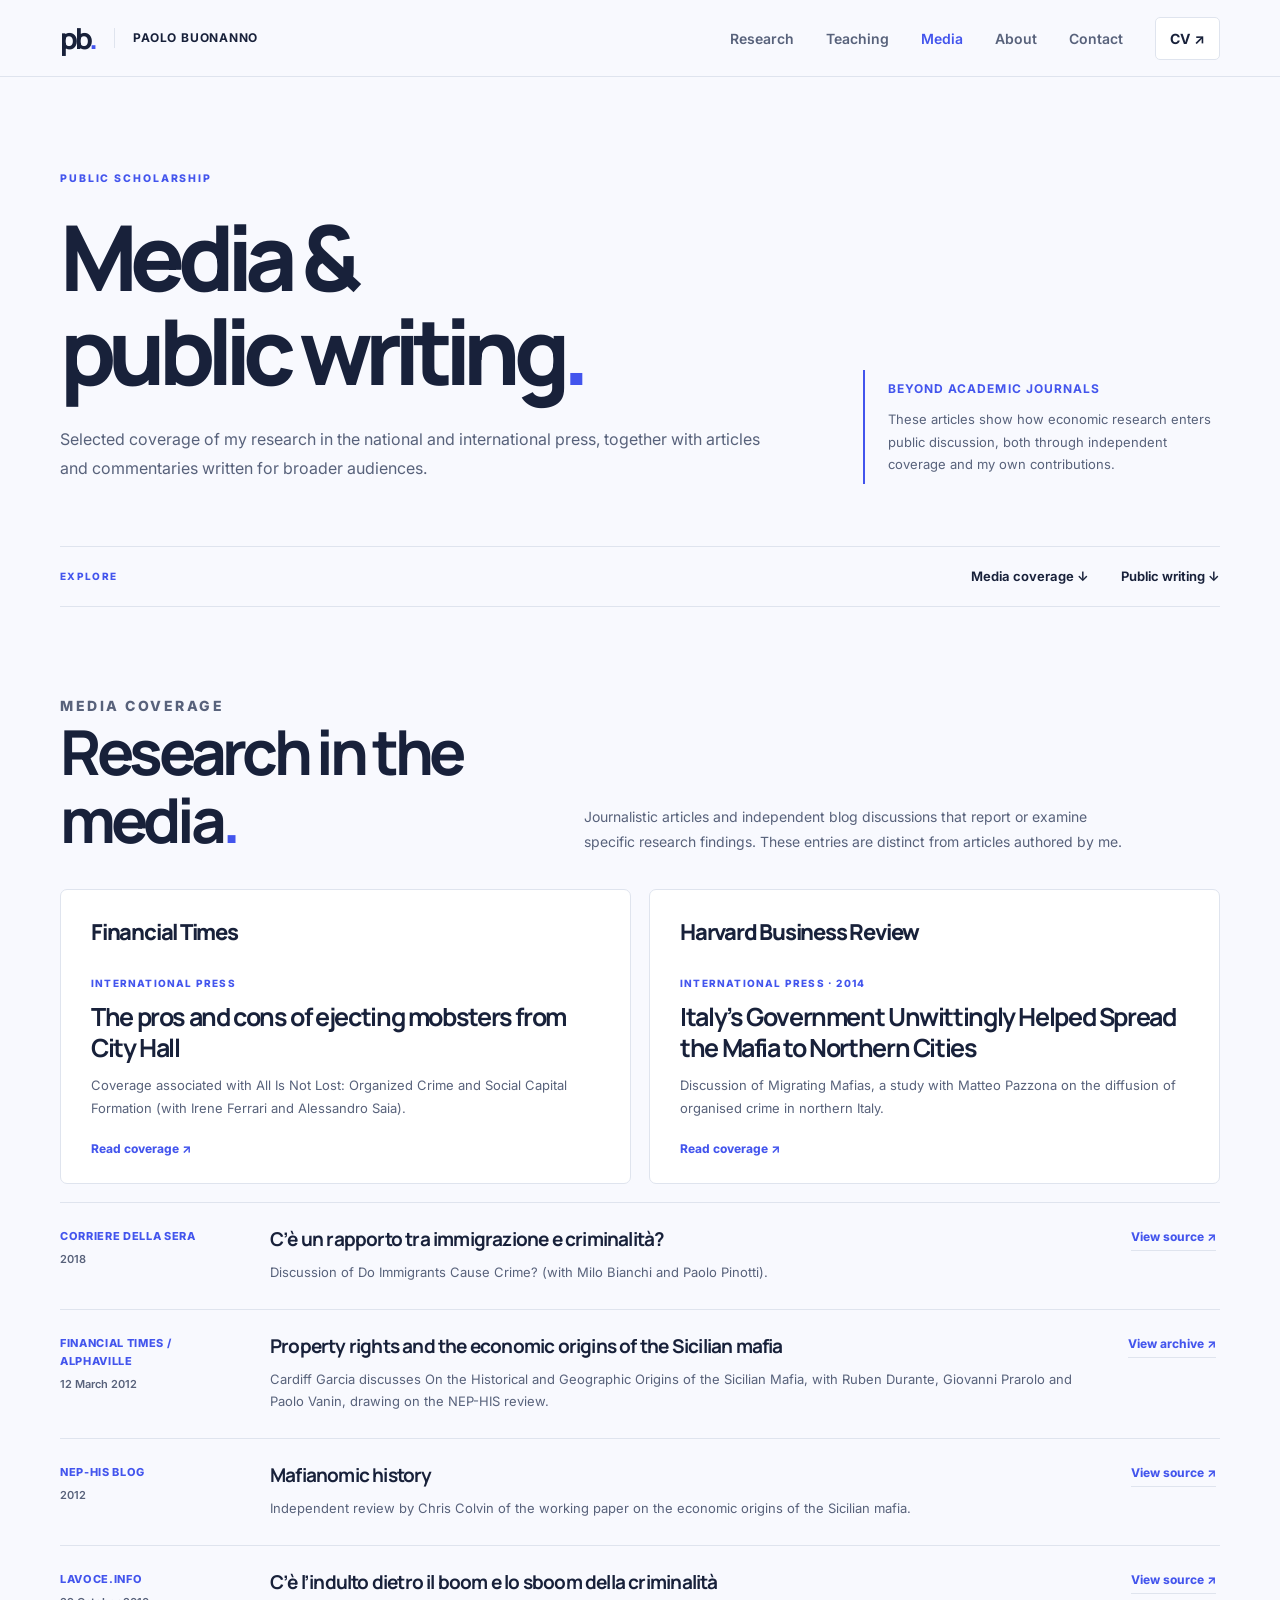
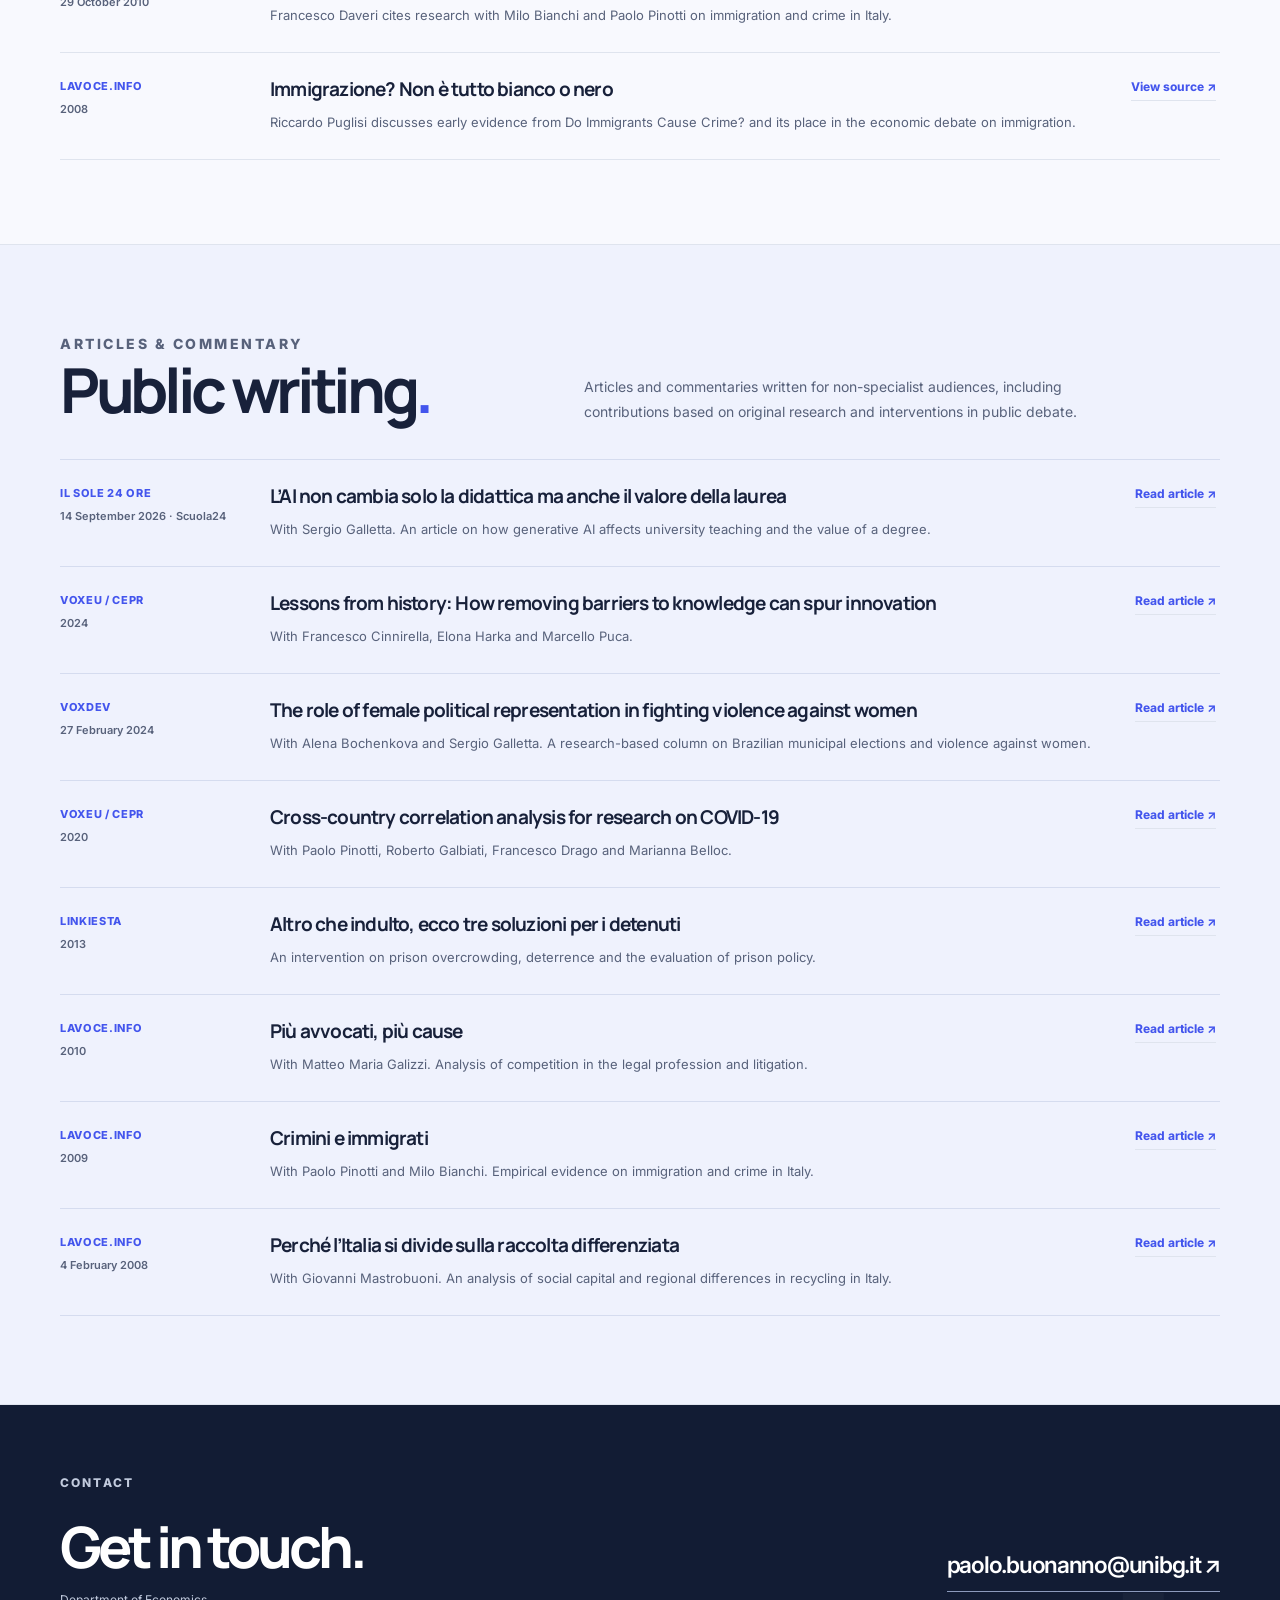
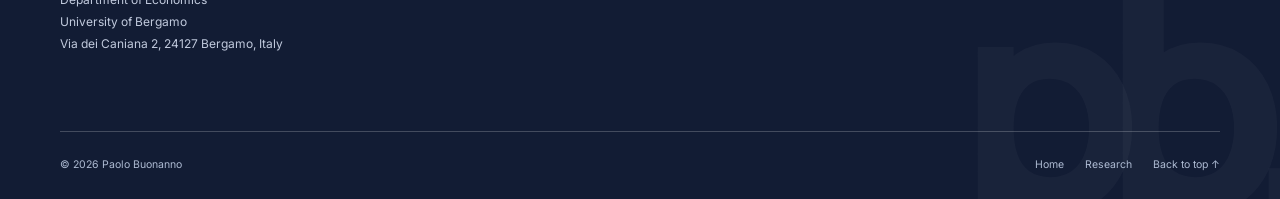
==== commit f5a26c9d: "Unifica la navigazione a 14 px su Home, Research e Media" ====
--- a/media.html
+++ b/media.html
@@ -363,4 +363,11 @@
 
 /* v2: media-and-writing focused page */
 .media-hero-aside{max-width:470px}.media-writing-background .media-section{padding-bottom:88px}.media-note{max-width:900px}@media(max-width:760px){.media-writing-background .media-section{padding-bottom:62px}.media-record .record-meta small{font-size:12px}.media-record p{font-size:13.5px}}
-</style></head><body id="top"><a class="skip-link" href="#main-content">Skip to content</a><header class="site-header"><div class="container nav-inner"><a aria-label="Paolo Buonanno, homepage" class="brand" href="https://pbuonanno.github.io/"><span class="brand-mark">pb<i>.</i></span><span class="brand-name">PAOLO BUONANNO</span></a><button aria-controls="main-nav" aria-expanded="false" aria-label="Open navigation" class="menu-button" id="menuButton">☰</button><nav aria-label="Main navigation" class="desktop-nav" data-open="false" id="main-nav"><a href="https://pbuonanno.github.io/publications.html">Research</a><a href="https://pbuonanno.github.io/#teaching">Teaching</a><a aria-current="page" class="media-nav-active" href="#top">Media</a><a href="https://pbuonanno.github.io/#about">About</a><a href="https://pbuonanno.github.io/#contact">Contact</a><a class="nav-cv" href="https://www.dropbox.com/s/rftttg65gpblrhf/cv_updated.pdf" target="_blank" rel="noopener noreferrer">CV ↗</a></nav></div></header><main id="main-content"><div class="container"><section class="media-hero"><div><p class="section-kicker">PUBLIC SCHOLARSHIP</p><h1 class="media-title">Media &amp;<br/>public writing<em>.</em></h1><p class="media-description">Selected coverage of my research in the national and international press, together with articles and commentaries written for broader audiences.</p></div><aside class="media-hero-aside"><b>Beyond academic journals</b>These articles show how economic research enters public discussion, both through independent coverage and my own contributions.</aside></section><div aria-label="On this page" class="media-jump"><span class="media-jump-label">Explore</span><a href="#coverage">Media coverage ↓</a><a href="#writing">Public writing ↓</a></div><section class="media-section" id="coverage"><div class="media-section-heading"><div><p class="section-kicker">MEDIA COVERAGE</p><h2>Research in the media<span>.</span></h2></div><p>Journalistic articles and independent blog discussions that report or examine specific research findings. These entries are distinct from articles authored by me.</p></div><div class="media-feature-grid"><article class="media-feature"><div class="outlet">Financial Times</div><span class="flag">INTERNATIONAL PRESS</span><h3>The pros and cons of ejecting mobsters from City Hall</h3><p>Coverage associated with All Is Not Lost: Organized Crime and Social Capital Formation (with Irene Ferrari and Alessandro Saia).</p><a class="open-source" href="https://www.ft.com/content/314ed554-3df2-4b26-9539-7ffeb562ca6c" rel="noopener noreferrer" target="_blank">Read coverage ↗</a></article><article class="media-feature"><div class="outlet">Harvard Business Review</div><span class="flag">INTERNATIONAL PRESS · 2014</span><h3>Italy’s Government Unwittingly Helped Spread the Mafia to Northern Cities</h3><p>Discussion of Migrating Mafias, a study with Matteo Pazzona on the diffusion of organised crime in northern Italy.</p><a class="open-source" href="https://hbr.org/2014/02/italys-government-unwittingly-helped-spread-the-mafia-to-northern-cities" rel="noopener noreferrer" target="_blank">Read coverage ↗</a></article></div><div class="media-rows"><article class="media-record"><div class="record-meta">L’Antidiplomatico<small>3 March 2025</small></div><div><h3>L’immigrazione non aumenta la criminalità</h3><p>Federico Giusti and Emiliano Gentili cite Do Immigrants Cause Crime? (with Milo Bianchi and Paolo Pinotti) in a discussion of immigration and crime.</p></div><a class="record-link" href="https://www.lantidiplomatico.it/dettnews-limmigrazione_non_aumenta_la_criminalit/42819_59451/" rel="noopener noreferrer" target="_blank">View source ↗</a></article><article class="media-record"><div class="record-meta">Italian Stories / Michael Curtotti<small>10 June 2022</small></div><div><h3>When Malaria in Italy was a National Disease</h3><p>Michael Curtotti draws on Social Adaptation to Diseases and Inequality: Historical Evidence from Malaria in Italy (with Elena Esposito and Giorgio Gulino).</p></div><a class="record-link" href="https://beyondforeignness.org/9422" rel="noopener noreferrer" target="_blank">View source ↗</a></article><article class="media-record"><div class="record-meta">Corriere della Sera<small>2018</small></div><div><h3>C’è un rapporto tra immigrazione e criminalità?</h3><p>Discussion of Do Immigrants Cause Crime? (with Milo Bianchi and Paolo Pinotti).</p></div><a class="record-link" href="https://www.corriere.it/cronache/cards/immigrazione-criminalita-quella-relazione-inesistente/aumento-stranieri-incide-solo-numero-rapine.shtml" rel="noopener noreferrer" target="_blank">View source ↗</a></article><article class="media-record"><div class="record-meta">Financial Times / Alphaville<small>12 March 2012</small></div><div><h3>Property rights and the economic origins of the Sicilian mafia</h3><p>Cardiff Garcia discusses On the Historical and Geographic Origins of the Sicilian Mafia, with Ruben Durante, Giovanni Prarolo and Paolo Vanin, drawing on the NEP-HIS review.</p></div><a class="record-link" href="https://web.archive.org/web/20120313180225/http://ftalphaville.ft.com/blog/2012/03/12/918741/property-rights-and-the-economic-origins-of-the-sicilian-mafia/" rel="noopener noreferrer" target="_blank">View archive ↗</a></article><article class="media-record"><div class="record-meta">NEP-HIS Blog<small>2012</small></div><div><h3>Mafianomic history</h3><p>Independent review by Chris Colvin of the working paper on the economic origins of the Sicilian mafia.</p></div><a class="record-link" href="https://nephist.wordpress.com/2012/03/10/mafianomics-4/" rel="noopener noreferrer" target="_blank">View source ↗</a></article><article class="media-record"><div class="record-meta">lavoce.info<small>29 October 2010</small></div><div><h3>C’è l’indulto dietro il boom e lo sboom della criminalità</h3><p>Francesco Daveri cites research with Milo Bianchi and Paolo Pinotti on immigration and crime in Italy.</p></div><a class="record-link" href="https://lavoce.info/archives/26571/ce-lindulto-dietro-il-boom-e-lo-sboom-della-criminalita/" rel="noopener noreferrer" target="_blank">View source ↗</a></article><article class="media-record"><div class="record-meta">lavoce.info<small>2008</small></div><div><h3>Immigrazione? Non è tutto bianco o nero</h3><p>Riccardo Puglisi discusses early evidence from Do Immigrants Cause Crime? and its place in the economic debate on immigration.</p></div><a class="record-link" href="https://lavoce.info/archives/25218/immigrazione-non-e-tutto-bianco-o-nero/" rel="noopener noreferrer" target="_blank">View source ↗</a></article></div></section></div><div class="media-writing-background"><div class="container"><section class="media-section" id="writing"><div class="media-section-heading"><div><p class="section-kicker">ARTICLES &amp; COMMENTARY</p><h2>Public writing<span>.</span></h2></div><p>Articles and commentaries written for non-specialist audiences, including contributions based on original research and interventions in public debate.</p></div><div class="media-rows"><article class="media-record"><div class="record-meta">Il Sole 24 Ore <small>14 September 2026 · Scuola24</small></div><div><h3>L’AI non cambia solo la didattica ma anche il valore della laurea</h3><p>With Sergio Galletta. An article on how generative AI affects university teaching and the value of a degree.</p></div><a class="record-link" href="https://www.ilsole24ore.com/art/l-ai-non-cambia-solo-didattica-ma-anche-valore-laurea-AJDJyHAB?refresh_ce=1" rel="noopener noreferrer" target="_blank">Read article ↗</a></article><article class="media-record"><div class="record-meta">VoxEU / CEPR<small>2024</small></div><div><h3>Lessons from history: How removing barriers to knowledge can spur innovation</h3><p>With Francesco Cinnirella, Elona Harka and Marcello Puca.</p></div><a class="record-link" href="https://cepr.org/voxeu/columns/lessons-history-how-removing-barriers-knowledge-can-spur-innovation" rel="noopener noreferrer" target="_blank">Read article ↗</a></article><article class="media-record"><div class="record-meta">VoxDev <small>27 February 2024</small></div><div><h3>The role of female political representation in fighting violence against women</h3><p>With Alena Bochenkova and Sergio Galletta. A research-based column on Brazilian municipal elections and violence against women.</p></div><a class="record-link" href="https://www.voxdev.org/topic/institutions-political-economy/role-female-political-representation-fighting-violence-against" rel="noopener noreferrer" target="_blank">Read article ↗</a></article><article class="media-record"><div class="record-meta">VoxEU / CEPR<small>2020</small></div><div><h3>Cross-country correlation analysis for research on COVID-19</h3><p>With Paolo Pinotti, Roberto Galbiati, Francesco Drago and Marianna Belloc.</p></div><a class="record-link" href="https://cepr.org/voxeu/columns/cross-country-correlation-analysis-research-covid-19" rel="noopener noreferrer" target="_blank">Read article ↗</a></article><article class="media-record"><div class="record-meta">IEB Report<small>2017 · IEB Report 3/2017</small></div><div><h3>The Importance of Data for Crime Analysis</h3><p>A commentary on the quality of crime statistics, forecasting and the use of big data in crime analysis and public policy.</p></div><a class="record-link" href="https://ieb.ub.edu/wp-content/uploads/2018/04/2017-IEB-Annual-Report-ES-EN-CAT.pdf#page=28" rel="noopener noreferrer" target="_blank">Read article ↗</a></article><article class="media-record"><div class="record-meta">Linkiesta<small>2013</small></div><div><h3>Altro che indulto, ecco tre soluzioni per i detenuti</h3><p>An intervention on prison overcrowding, deterrence and the evaluation of prison policy.</p></div><a class="record-link" href="https://www.linkiesta.it/2013/10/altro-che-indulto-ecco-tre-soluzioni-per-i-detenuti/" rel="noopener noreferrer" target="_blank">Read article ↗</a></article><article class="media-record"><div class="record-meta">lavoce.info<small>2010</small></div><div><h3>Più avvocati, più cause</h3><p>With Matteo Maria Galizzi. Analysis of competition in the legal profession and litigation.</p></div><a class="record-link" href="https://lavoce.info/archives/26043/piu-avvocati-piu-cause/" rel="noopener noreferrer" target="_blank">Read article ↗</a></article><article class="media-record"><div class="record-meta">lavoce.info<small>2009</small></div><div><h3>Crimini e immigrati</h3><p>With Paolo Pinotti and Milo Bianchi. Empirical evidence on immigration and crime in Italy.</p></div><a class="record-link" href="https://lavoce.info/archives/25466/crimini-e-immigrati/" rel="noopener noreferrer" target="_blank">Read article ↗</a></article><article class="media-record"><div class="record-meta">lavoce.info<small>4 February 2008</small></div><div><h3>Perché l’Italia si divide sulla raccolta differenziata</h3><p>With Giovanni Mastrobuoni. An analysis of social capital and regional differences in recycling in Italy.</p></div><a class="record-link" href="https://lavoce.info/archives/24723/perche-litalia-si-divide-sulla-raccolta-differenziata/" rel="noopener noreferrer" target="_blank">Read article ↗</a></article></div></section></div></div><div class="container"></div></main><footer class="footer media-footer" id="contact"><div class="container"><div class="footer-top"><div><p class="section-kicker">CONTACT</p><h2>Get in touch.</h2><p>Department of Economics<br/>University of Bergamo<br/>Via dei Caniana 2, 24127 Bergamo, Italy</p></div><a class="footer-email" href="mailto:paolo.buonanno@unibg.it">paolo.buonanno@unibg.it ↗</a></div><div class="footer-bottom"><span>© 2026 Paolo Buonanno</span><div class="footer-links"><a href="https://pbuonanno.github.io/">Home</a><a href="https://pbuonanno.github.io/publications.html">Research</a><a href="#top">Back to top ↑</a></div></div></div></footer><script>(function(){const b=document.getElementById('menuButton');const n=document.getElementById('main-nav');if(!b||!n)return;b.addEventListener('click',()=>{let on=b.getAttribute('aria-expanded')!=='true';b.setAttribute('aria-expanded',String(on));n.dataset.open=String(on);b.textContent=on?'×':'☰'});n.querySelectorAll('a').forEach(a=>a.addEventListener('click',()=>{b.setAttribute('aria-expanded','false');n.dataset.open='false';b.textContent='☰'}));})();</script></body></html>
+</style><link href="navigation.css" rel="stylesheet"/><script defer src="navigation.js"></script></head><body id="top"><a class="skip-link" href="#main-content">Skip to content</a><header class="site-header"><div class="container nav-inner"><a aria-label="Paolo Buonanno, homepage" class="brand" href="https://pbuonanno.github.io/"><span class="brand-mark">pb<i>.</i></span><span class="brand-name">PAOLO BUONANNO</span></a><button aria-controls="main-nav" aria-expanded="false" aria-label="Open navigation" class="menu-button site-menu-toggle" id="menuButton" type="button">☰</button><nav aria-label="Main navigation" class="desktop-nav site-navigation" data-open="false" id="main-nav">
+<a href="publications.html">Research</a>
+<a href="index.html#teaching">Teaching</a>
+<a href="media.html" aria-current="page">Media</a>
+<a href="index.html#about">About</a>
+<a href="index.html#contact">Contact</a>
+<a class="nav-cv" href="https://www.dropbox.com/s/rftttg65gpblrhf/cv_updated.pdf" rel="noopener noreferrer" target="_blank">CV <span aria-hidden="true">↗</span></a>
+</nav></div></header><main id="main-content"><div class="container"><section class="media-hero"><div><p class="section-kicker">PUBLIC SCHOLARSHIP</p><h1 class="media-title">Media &amp;<br/>public writing<em>.</em></h1><p class="media-description">Selected coverage of my research in the national and international press, together with articles and commentaries written for broader audiences.</p></div><aside class="media-hero-aside"><b>Beyond academic journals</b>These articles show how economic research enters public discussion, both through independent coverage and my own contributions.</aside></section><div aria-label="On this page" class="media-jump"><span class="media-jump-label">Explore</span><a href="#coverage">Media coverage ↓</a><a href="#writing">Public writing ↓</a></div><section class="media-section" id="coverage"><div class="media-section-heading"><div><p class="section-kicker">MEDIA COVERAGE</p><h2>Research in the media<span>.</span></h2></div><p>Journalistic articles and independent blog discussions that report or examine specific research findings. These entries are distinct from articles authored by me.</p></div><div class="media-feature-grid"><article class="media-feature"><div class="outlet">Financial Times</div><span class="flag">INTERNATIONAL PRESS</span><h3>The pros and cons of ejecting mobsters from City Hall</h3><p>Coverage associated with All Is Not Lost: Organized Crime and Social Capital Formation (with Irene Ferrari and Alessandro Saia).</p><a class="open-source" href="https://www.ft.com/content/314ed554-3df2-4b26-9539-7ffeb562ca6c" rel="noopener noreferrer" target="_blank">Read coverage ↗</a></article><article class="media-feature"><div class="outlet">Harvard Business Review</div><span class="flag">INTERNATIONAL PRESS · 2014</span><h3>Italy’s Government Unwittingly Helped Spread the Mafia to Northern Cities</h3><p>Discussion of Migrating Mafias, a study with Matteo Pazzona on the diffusion of organised crime in northern Italy.</p><a class="open-source" href="https://hbr.org/2014/02/italys-government-unwittingly-helped-spread-the-mafia-to-northern-cities" rel="noopener noreferrer" target="_blank">Read coverage ↗</a></article></div><div class="media-rows"><article class="media-record"><div class="record-meta">Corriere della Sera<small>2018</small></div><div><h3>C’è un rapporto tra immigrazione e criminalità?</h3><p>Discussion of Do Immigrants Cause Crime? (with Milo Bianchi and Paolo Pinotti).</p></div><a class="record-link" href="https://www.corriere.it/cronache/cards/immigrazione-criminalita-quella-relazione-inesistente/aumento-stranieri-incide-solo-numero-rapine.shtml" rel="noopener noreferrer" target="_blank">View source ↗</a></article><article class="media-record"><div class="record-meta">Financial Times / Alphaville<small>12 March 2012</small></div><div><h3>Property rights and the economic origins of the Sicilian mafia</h3><p>Cardiff Garcia discusses On the Historical and Geographic Origins of the Sicilian Mafia, with Ruben Durante, Giovanni Prarolo and Paolo Vanin, drawing on the NEP-HIS review.</p></div><a class="record-link" href="https://web.archive.org/web/20120313180225/http://ftalphaville.ft.com/blog/2012/03/12/918741/property-rights-and-the-economic-origins-of-the-sicilian-mafia/" rel="noopener noreferrer" target="_blank">View archive ↗</a></article><article class="media-record"><div class="record-meta">NEP-HIS Blog<small>2012</small></div><div><h3>Mafianomic history</h3><p>Independent review by Chris Colvin of the working paper on the economic origins of the Sicilian mafia.</p></div><a class="record-link" href="https://nephist.wordpress.com/2012/03/10/mafianomics-4/" rel="noopener noreferrer" target="_blank">View source ↗</a></article><article class="media-record"><div class="record-meta">lavoce.info<small>29 October 2010</small></div><div><h3>C’è l’indulto dietro il boom e lo sboom della criminalità</h3><p>Francesco Daveri cites research with Milo Bianchi and Paolo Pinotti on immigration and crime in Italy.</p></div><a class="record-link" href="https://lavoce.info/archives/26571/ce-lindulto-dietro-il-boom-e-lo-sboom-della-criminalita/" rel="noopener noreferrer" target="_blank">View source ↗</a></article><article class="media-record"><div class="record-meta">lavoce.info<small>2008</small></div><div><h3>Immigrazione? Non è tutto bianco o nero</h3><p>Riccardo Puglisi discusses early evidence from Do Immigrants Cause Crime? and its place in the economic debate on immigration.</p></div><a class="record-link" href="https://lavoce.info/archives/25218/immigrazione-non-e-tutto-bianco-o-nero/" rel="noopener noreferrer" target="_blank">View source ↗</a></article></div></section></div><div class="media-writing-background"><div class="container"><section class="media-section" id="writing"><div class="media-section-heading"><div><p class="section-kicker">ARTICLES &amp; COMMENTARY</p><h2>Public writing<span>.</span></h2></div><p>Articles and commentaries written for non-specialist audiences, including contributions based on original research and interventions in public debate.</p></div><div class="media-rows"><article class="media-record"><div class="record-meta">Il Sole 24 Ore <small>14 September 2026 · Scuola24</small></div><div><h3>L’AI non cambia solo la didattica ma anche il valore della laurea</h3><p>With Sergio Galletta. An article on how generative AI affects university teaching and the value of a degree.</p></div><a class="record-link" href="https://www.ilsole24ore.com/art/l-ai-non-cambia-solo-didattica-ma-anche-valore-laurea-AJDJyHAB?refresh_ce=1" rel="noopener noreferrer" target="_blank">Read article ↗</a></article><article class="media-record"><div class="record-meta">VoxEU / CEPR<small>2024</small></div><div><h3>Lessons from history: How removing barriers to knowledge can spur innovation</h3><p>With Francesco Cinnirella, Elona Harka and Marcello Puca.</p></div><a class="record-link" href="https://cepr.org/voxeu/columns/lessons-history-how-removing-barriers-knowledge-can-spur-innovation" rel="noopener noreferrer" target="_blank">Read article ↗</a></article><article class="media-record"><div class="record-meta">VoxDev <small>27 February 2024</small></div><div><h3>The role of female political representation in fighting violence against women</h3><p>With Alena Bochenkova and Sergio Galletta. A research-based column on Brazilian municipal elections and violence against women.</p></div><a class="record-link" href="https://www.voxdev.org/topic/institutions-political-economy/role-female-political-representation-fighting-violence-against" rel="noopener noreferrer" target="_blank">Read article ↗</a></article><article class="media-record"><div class="record-meta">VoxEU / CEPR<small>2020</small></div><div><h3>Cross-country correlation analysis for research on COVID-19</h3><p>With Paolo Pinotti, Roberto Galbiati, Francesco Drago and Marianna Belloc.</p></div><a class="record-link" href="https://cepr.org/voxeu/columns/cross-country-correlation-analysis-research-covid-19" rel="noopener noreferrer" target="_blank">Read article ↗</a></article><article class="media-record"><div class="record-meta">Linkiesta<small>2013</small></div><div><h3>Altro che indulto, ecco tre soluzioni per i detenuti</h3><p>An intervention on prison overcrowding, deterrence and the evaluation of prison policy.</p></div><a class="record-link" href="https://www.linkiesta.it/2013/10/altro-che-indulto-ecco-tre-soluzioni-per-i-detenuti/" rel="noopener noreferrer" target="_blank">Read article ↗</a></article><article class="media-record"><div class="record-meta">lavoce.info<small>2010</small></div><div><h3>Più avvocati, più cause</h3><p>With Matteo Maria Galizzi. Analysis of competition in the legal profession and litigation.</p></div><a class="record-link" href="https://lavoce.info/archives/26043/piu-avvocati-piu-cause/" rel="noopener noreferrer" target="_blank">Read article ↗</a></article><article class="media-record"><div class="record-meta">lavoce.info<small>2009</small></div><div><h3>Crimini e immigrati</h3><p>With Paolo Pinotti and Milo Bianchi. Empirical evidence on immigration and crime in Italy.</p></div><a class="record-link" href="https://lavoce.info/archives/25466/crimini-e-immigrati/" rel="noopener noreferrer" target="_blank">Read article ↗</a></article><article class="media-record"><div class="record-meta">lavoce.info<small>4 February 2008</small></div><div><h3>Perché l’Italia si divide sulla raccolta differenziata</h3><p>With Giovanni Mastrobuoni. An analysis of social capital and regional differences in recycling in Italy.</p></div><a class="record-link" href="https://lavoce.info/archives/24723/perche-litalia-si-divide-sulla-raccolta-differenziata/" rel="noopener noreferrer" target="_blank">Read article ↗</a></article></div></section></div></div><div class="container"></div></main><footer class="footer media-footer" id="contact"><div class="container"><div class="footer-top"><div><p class="section-kicker">CONTACT</p><h2>Get in touch.</h2><p>Department of Economics<br/>University of Bergamo<br/>Via dei Caniana 2, 24127 Bergamo, Italy</p></div><a class="footer-email" href="mailto:paolo.buonanno@unibg.it">paolo.buonanno@unibg.it ↗</a></div><div class="footer-bottom"><span>© 2026 Paolo Buonanno</span><div class="footer-links"><a href="https://pbuonanno.github.io/">Home</a><a href="https://pbuonanno.github.io/publications.html">Research</a><a href="#top">Back to top ↑</a></div></div></div></footer></body></html>
--- a/navigation.css
+++ b/navigation.css
@@ -0,0 +1,92 @@
+/* Shared navigation for Home, Research and Media. */
+.site-navigation[data-open] {
+  display: flex;
+  position: static;
+  align-items: center;
+  justify-content: flex-end;
+  flex-direction: row;
+  flex-wrap: nowrap;
+  gap: 32px;
+  padding: 0;
+  margin: 0;
+  border: 0;
+  box-shadow: none;
+  background: transparent;
+  font-family: Inter, Arial, sans-serif;
+  font-size: 14px;
+  font-weight: 600;
+  line-height: 1.5;
+  color: var(--muted, #58627b);
+}
+.site-navigation a {
+  white-space: nowrap;
+  transition: color .2s;
+}
+.site-navigation a:hover,
+.site-navigation a[aria-current="page"] {
+  color: #4355ed;
+}
+.site-navigation .nav-cv {
+  display: inline-flex;
+  align-items: center;
+  gap: 4px;
+  padding: 10px 14px;
+  border: 1px solid var(--rule, var(--line, #dfe4ee));
+  border-radius: 5px;
+  background: var(--surface, #fff);
+  color: var(--ink, #18213a);
+  font-weight: 700;
+}
+.site-navigation .nav-cv:hover {
+  border-color: #4355ed;
+  color: #4355ed;
+}
+.site-menu-toggle {
+  display: none;
+  flex: 0 0 auto;
+  width: 43px;
+  height: 41px;
+  padding: 0;
+  border: 1px solid var(--rule, var(--line, #dfe4ee));
+  border-radius: 6px;
+  background: transparent;
+  color: var(--ink, #18213a);
+  font: 22px/1 Inter, Arial, sans-serif;
+  cursor: pointer;
+}
+.site-menu-toggle:focus-visible,
+.site-navigation a:focus-visible {
+  outline: 3px solid #4355ed;
+  outline-offset: 4px;
+}
+@media (max-width: 900px) {
+  .site-menu-toggle {
+    display: block;
+  }
+  .site-navigation[data-open] {
+    display: none;
+    position: absolute;
+    inset: 100% 0 auto;
+    flex-direction: column;
+    align-items: stretch;
+    justify-content: flex-start;
+    gap: 4px;
+    padding: 16px 23px;
+    border-bottom: 1px solid var(--rule, var(--line, #dfe4ee));
+    background: var(--paper, var(--bg, #f8f9fe));
+    box-shadow: 0 18px 26px #15203716;
+  }
+  .site-navigation[data-open="true"] {
+    display: flex;
+  }
+  .site-navigation a {
+    display: flex;
+    align-items: center;
+    min-height: 44px;
+    padding: 10px 12px;
+  }
+  .site-navigation .nav-cv {
+    align-self: flex-start;
+    padding: 10px 14px;
+  }
+}
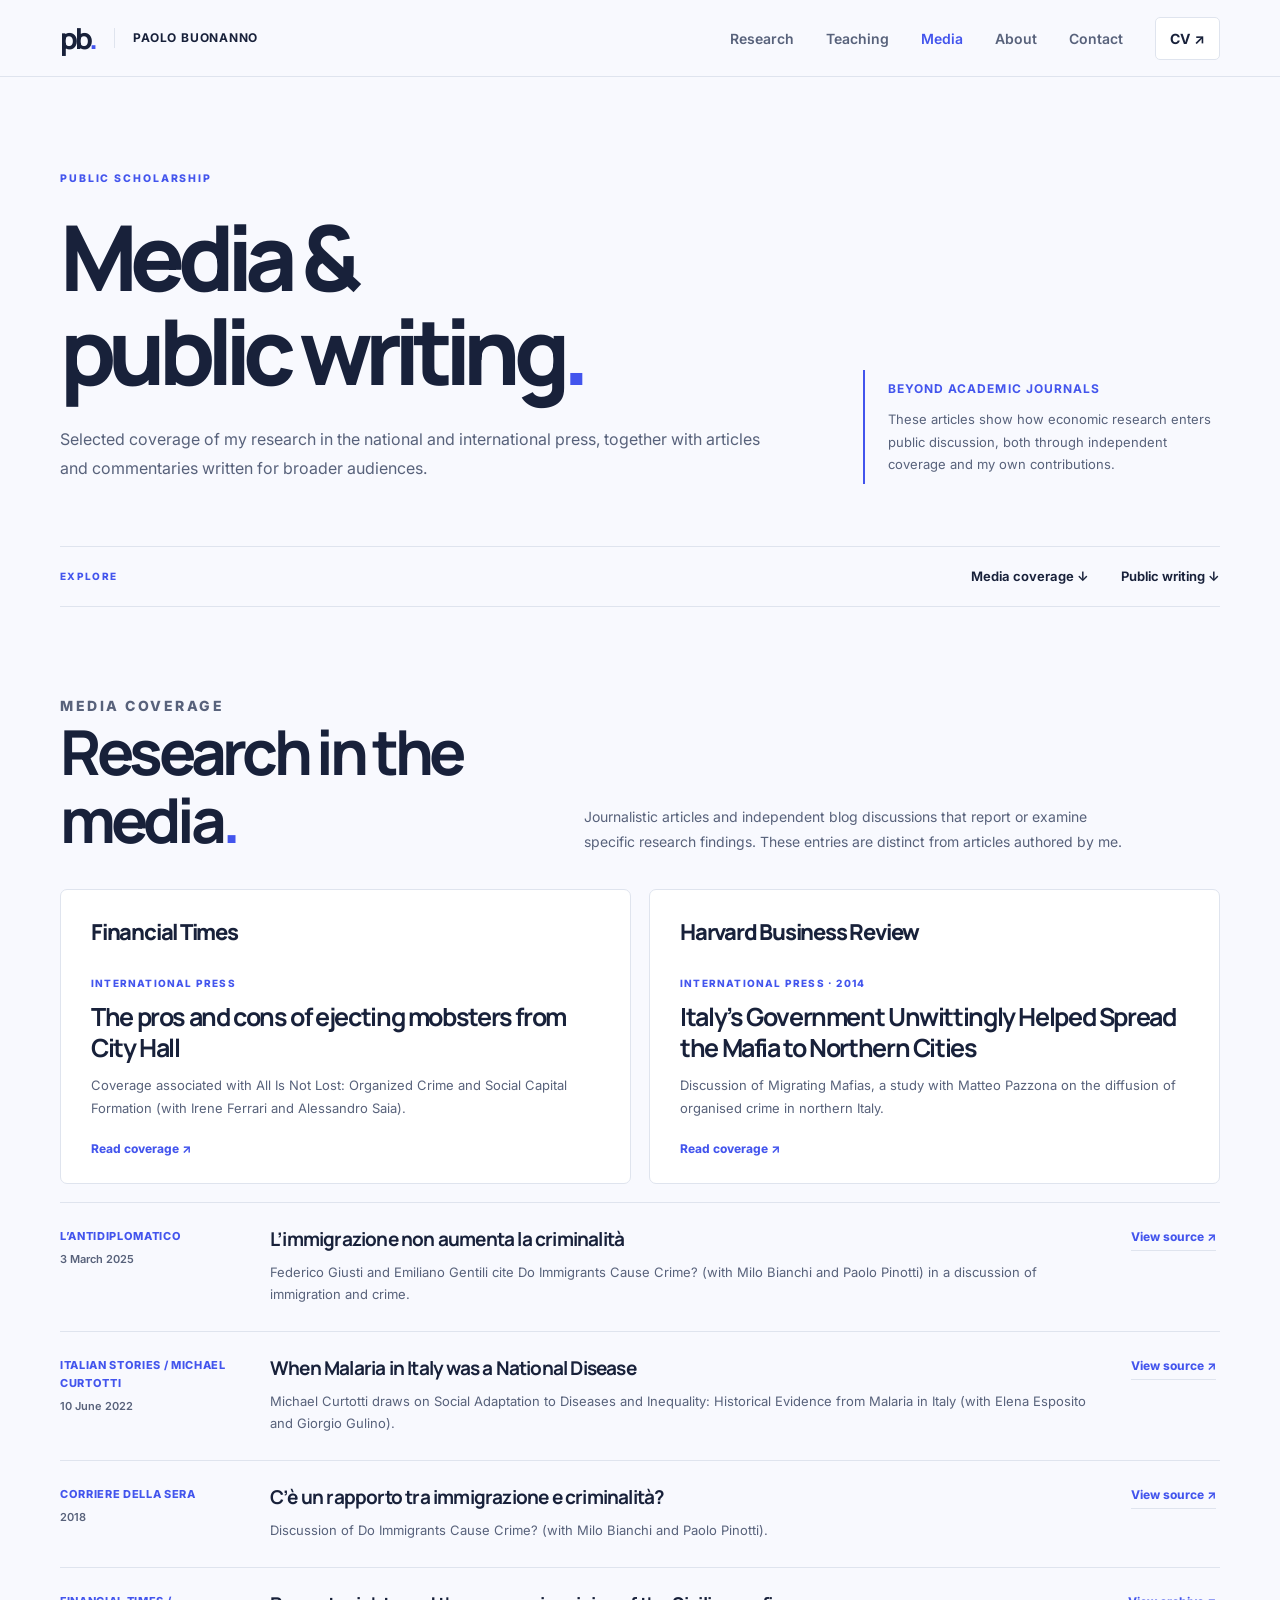
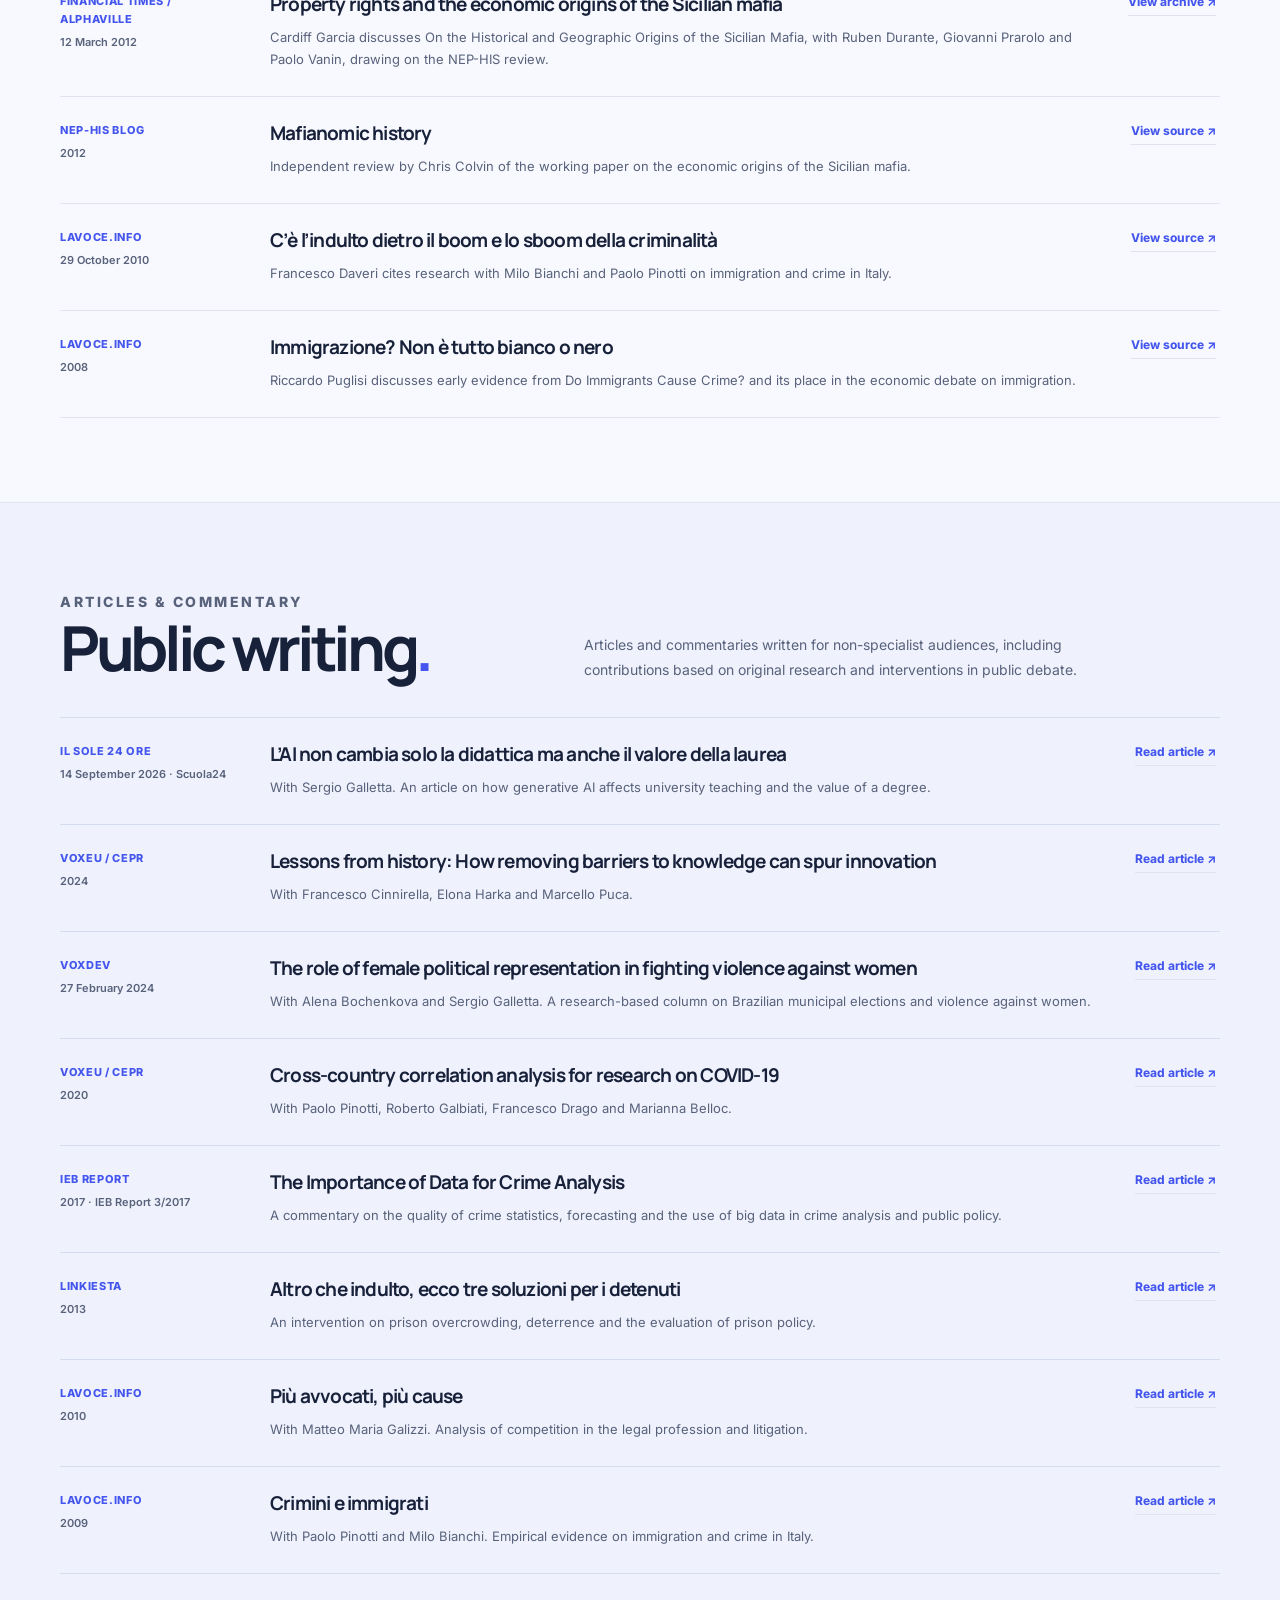
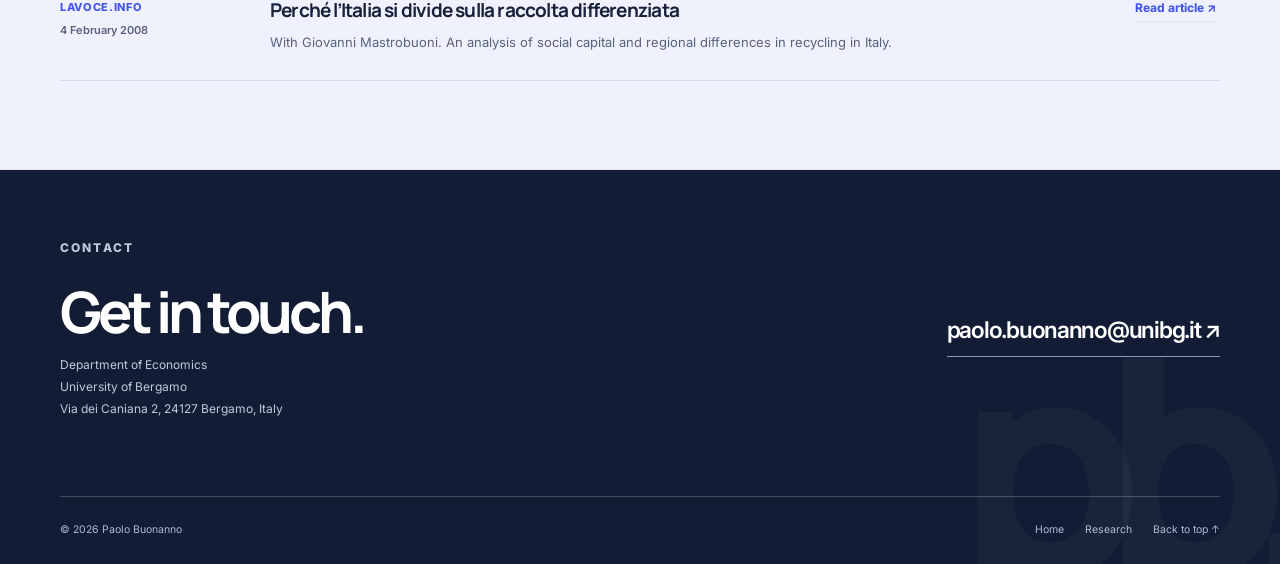
==== commit c7b48b8a: "Merge current navigation into verified Media additions" ====
--- a/media.html
+++ b/media.html
@@ -370,4 +370,4 @@
 <a href="index.html#about">About</a>
 <a href="index.html#contact">Contact</a>
 <a class="nav-cv" href="https://www.dropbox.com/s/rftttg65gpblrhf/cv_updated.pdf" rel="noopener noreferrer" target="_blank">CV <span aria-hidden="true">↗</span></a>
-</nav></div></header><main id="main-content"><div class="container"><section class="media-hero"><div><p class="section-kicker">PUBLIC SCHOLARSHIP</p><h1 class="media-title">Media &amp;<br/>public writing<em>.</em></h1><p class="media-description">Selected coverage of my research in the national and international press, together with articles and commentaries written for broader audiences.</p></div><aside class="media-hero-aside"><b>Beyond academic journals</b>These articles show how economic research enters public discussion, both through independent coverage and my own contributions.</aside></section><div aria-label="On this page" class="media-jump"><span class="media-jump-label">Explore</span><a href="#coverage">Media coverage ↓</a><a href="#writing">Public writing ↓</a></div><section class="media-section" id="coverage"><div class="media-section-heading"><div><p class="section-kicker">MEDIA COVERAGE</p><h2>Research in the media<span>.</span></h2></div><p>Journalistic articles and independent blog discussions that report or examine specific research findings. These entries are distinct from articles authored by me.</p></div><div class="media-feature-grid"><article class="media-feature"><div class="outlet">Financial Times</div><span class="flag">INTERNATIONAL PRESS</span><h3>The pros and cons of ejecting mobsters from City Hall</h3><p>Coverage associated with All Is Not Lost: Organized Crime and Social Capital Formation (with Irene Ferrari and Alessandro Saia).</p><a class="open-source" href="https://www.ft.com/content/314ed554-3df2-4b26-9539-7ffeb562ca6c" rel="noopener noreferrer" target="_blank">Read coverage ↗</a></article><article class="media-feature"><div class="outlet">Harvard Business Review</div><span class="flag">INTERNATIONAL PRESS · 2014</span><h3>Italy’s Government Unwittingly Helped Spread the Mafia to Northern Cities</h3><p>Discussion of Migrating Mafias, a study with Matteo Pazzona on the diffusion of organised crime in northern Italy.</p><a class="open-source" href="https://hbr.org/2014/02/italys-government-unwittingly-helped-spread-the-mafia-to-northern-cities" rel="noopener noreferrer" target="_blank">Read coverage ↗</a></article></div><div class="media-rows"><article class="media-record"><div class="record-meta">Corriere della Sera<small>2018</small></div><div><h3>C’è un rapporto tra immigrazione e criminalità?</h3><p>Discussion of Do Immigrants Cause Crime? (with Milo Bianchi and Paolo Pinotti).</p></div><a class="record-link" href="https://www.corriere.it/cronache/cards/immigrazione-criminalita-quella-relazione-inesistente/aumento-stranieri-incide-solo-numero-rapine.shtml" rel="noopener noreferrer" target="_blank">View source ↗</a></article><article class="media-record"><div class="record-meta">Financial Times / Alphaville<small>12 March 2012</small></div><div><h3>Property rights and the economic origins of the Sicilian mafia</h3><p>Cardiff Garcia discusses On the Historical and Geographic Origins of the Sicilian Mafia, with Ruben Durante, Giovanni Prarolo and Paolo Vanin, drawing on the NEP-HIS review.</p></div><a class="record-link" href="https://web.archive.org/web/20120313180225/http://ftalphaville.ft.com/blog/2012/03/12/918741/property-rights-and-the-economic-origins-of-the-sicilian-mafia/" rel="noopener noreferrer" target="_blank">View archive ↗</a></article><article class="media-record"><div class="record-meta">NEP-HIS Blog<small>2012</small></div><div><h3>Mafianomic history</h3><p>Independent review by Chris Colvin of the working paper on the economic origins of the Sicilian mafia.</p></div><a class="record-link" href="https://nephist.wordpress.com/2012/03/10/mafianomics-4/" rel="noopener noreferrer" target="_blank">View source ↗</a></article><article class="media-record"><div class="record-meta">lavoce.info<small>29 October 2010</small></div><div><h3>C’è l’indulto dietro il boom e lo sboom della criminalità</h3><p>Francesco Daveri cites research with Milo Bianchi and Paolo Pinotti on immigration and crime in Italy.</p></div><a class="record-link" href="https://lavoce.info/archives/26571/ce-lindulto-dietro-il-boom-e-lo-sboom-della-criminalita/" rel="noopener noreferrer" target="_blank">View source ↗</a></article><article class="media-record"><div class="record-meta">lavoce.info<small>2008</small></div><div><h3>Immigrazione? Non è tutto bianco o nero</h3><p>Riccardo Puglisi discusses early evidence from Do Immigrants Cause Crime? and its place in the economic debate on immigration.</p></div><a class="record-link" href="https://lavoce.info/archives/25218/immigrazione-non-e-tutto-bianco-o-nero/" rel="noopener noreferrer" target="_blank">View source ↗</a></article></div></section></div><div class="media-writing-background"><div class="container"><section class="media-section" id="writing"><div class="media-section-heading"><div><p class="section-kicker">ARTICLES &amp; COMMENTARY</p><h2>Public writing<span>.</span></h2></div><p>Articles and commentaries written for non-specialist audiences, including contributions based on original research and interventions in public debate.</p></div><div class="media-rows"><article class="media-record"><div class="record-meta">Il Sole 24 Ore <small>14 September 2026 · Scuola24</small></div><div><h3>L’AI non cambia solo la didattica ma anche il valore della laurea</h3><p>With Sergio Galletta. An article on how generative AI affects university teaching and the value of a degree.</p></div><a class="record-link" href="https://www.ilsole24ore.com/art/l-ai-non-cambia-solo-didattica-ma-anche-valore-laurea-AJDJyHAB?refresh_ce=1" rel="noopener noreferrer" target="_blank">Read article ↗</a></article><article class="media-record"><div class="record-meta">VoxEU / CEPR<small>2024</small></div><div><h3>Lessons from history: How removing barriers to knowledge can spur innovation</h3><p>With Francesco Cinnirella, Elona Harka and Marcello Puca.</p></div><a class="record-link" href="https://cepr.org/voxeu/columns/lessons-history-how-removing-barriers-knowledge-can-spur-innovation" rel="noopener noreferrer" target="_blank">Read article ↗</a></article><article class="media-record"><div class="record-meta">VoxDev <small>27 February 2024</small></div><div><h3>The role of female political representation in fighting violence against women</h3><p>With Alena Bochenkova and Sergio Galletta. A research-based column on Brazilian municipal elections and violence against women.</p></div><a class="record-link" href="https://www.voxdev.org/topic/institutions-political-economy/role-female-political-representation-fighting-violence-against" rel="noopener noreferrer" target="_blank">Read article ↗</a></article><article class="media-record"><div class="record-meta">VoxEU / CEPR<small>2020</small></div><div><h3>Cross-country correlation analysis for research on COVID-19</h3><p>With Paolo Pinotti, Roberto Galbiati, Francesco Drago and Marianna Belloc.</p></div><a class="record-link" href="https://cepr.org/voxeu/columns/cross-country-correlation-analysis-research-covid-19" rel="noopener noreferrer" target="_blank">Read article ↗</a></article><article class="media-record"><div class="record-meta">Linkiesta<small>2013</small></div><div><h3>Altro che indulto, ecco tre soluzioni per i detenuti</h3><p>An intervention on prison overcrowding, deterrence and the evaluation of prison policy.</p></div><a class="record-link" href="https://www.linkiesta.it/2013/10/altro-che-indulto-ecco-tre-soluzioni-per-i-detenuti/" rel="noopener noreferrer" target="_blank">Read article ↗</a></article><article class="media-record"><div class="record-meta">lavoce.info<small>2010</small></div><div><h3>Più avvocati, più cause</h3><p>With Matteo Maria Galizzi. Analysis of competition in the legal profession and litigation.</p></div><a class="record-link" href="https://lavoce.info/archives/26043/piu-avvocati-piu-cause/" rel="noopener noreferrer" target="_blank">Read article ↗</a></article><article class="media-record"><div class="record-meta">lavoce.info<small>2009</small></div><div><h3>Crimini e immigrati</h3><p>With Paolo Pinotti and Milo Bianchi. Empirical evidence on immigration and crime in Italy.</p></div><a class="record-link" href="https://lavoce.info/archives/25466/crimini-e-immigrati/" rel="noopener noreferrer" target="_blank">Read article ↗</a></article><article class="media-record"><div class="record-meta">lavoce.info<small>4 February 2008</small></div><div><h3>Perché l’Italia si divide sulla raccolta differenziata</h3><p>With Giovanni Mastrobuoni. An analysis of social capital and regional differences in recycling in Italy.</p></div><a class="record-link" href="https://lavoce.info/archives/24723/perche-litalia-si-divide-sulla-raccolta-differenziata/" rel="noopener noreferrer" target="_blank">Read article ↗</a></article></div></section></div></div><div class="container"></div></main><footer class="footer media-footer" id="contact"><div class="container"><div class="footer-top"><div><p class="section-kicker">CONTACT</p><h2>Get in touch.</h2><p>Department of Economics<br/>University of Bergamo<br/>Via dei Caniana 2, 24127 Bergamo, Italy</p></div><a class="footer-email" href="mailto:paolo.buonanno@unibg.it">paolo.buonanno@unibg.it ↗</a></div><div class="footer-bottom"><span>© 2026 Paolo Buonanno</span><div class="footer-links"><a href="https://pbuonanno.github.io/">Home</a><a href="https://pbuonanno.github.io/publications.html">Research</a><a href="#top">Back to top ↑</a></div></div></div></footer></body></html>+</nav></div></header><main id="main-content"><div class="container"><section class="media-hero"><div><p class="section-kicker">PUBLIC SCHOLARSHIP</p><h1 class="media-title">Media &amp;<br/>public writing<em>.</em></h1><p class="media-description">Selected coverage of my research in the national and international press, together with articles and commentaries written for broader audiences.</p></div><aside class="media-hero-aside"><b>Beyond academic journals</b>These articles show how economic research enters public discussion, both through independent coverage and my own contributions.</aside></section><div aria-label="On this page" class="media-jump"><span class="media-jump-label">Explore</span><a href="#coverage">Media coverage ↓</a><a href="#writing">Public writing ↓</a></div><section class="media-section" id="coverage"><div class="media-section-heading"><div><p class="section-kicker">MEDIA COVERAGE</p><h2>Research in the media<span>.</span></h2></div><p>Journalistic articles and independent blog discussions that report or examine specific research findings. These entries are distinct from articles authored by me.</p></div><div class="media-feature-grid"><article class="media-feature"><div class="outlet">Financial Times</div><span class="flag">INTERNATIONAL PRESS</span><h3>The pros and cons of ejecting mobsters from City Hall</h3><p>Coverage associated with All Is Not Lost: Organized Crime and Social Capital Formation (with Irene Ferrari and Alessandro Saia).</p><a class="open-source" href="https://www.ft.com/content/314ed554-3df2-4b26-9539-7ffeb562ca6c" rel="noopener noreferrer" target="_blank">Read coverage ↗</a></article><article class="media-feature"><div class="outlet">Harvard Business Review</div><span class="flag">INTERNATIONAL PRESS · 2014</span><h3>Italy’s Government Unwittingly Helped Spread the Mafia to Northern Cities</h3><p>Discussion of Migrating Mafias, a study with Matteo Pazzona on the diffusion of organised crime in northern Italy.</p><a class="open-source" href="https://hbr.org/2014/02/italys-government-unwittingly-helped-spread-the-mafia-to-northern-cities" rel="noopener noreferrer" target="_blank">Read coverage ↗</a></article></div><div class="media-rows"><article class="media-record"><div class="record-meta">L’Antidiplomatico<small>3 March 2025</small></div><div><h3>L’immigrazione non aumenta la criminalità</h3><p>Federico Giusti and Emiliano Gentili cite Do Immigrants Cause Crime? (with Milo Bianchi and Paolo Pinotti) in a discussion of immigration and crime.</p></div><a class="record-link" href="https://www.lantidiplomatico.it/dettnews-limmigrazione_non_aumenta_la_criminalit/42819_59451/" rel="noopener noreferrer" target="_blank">View source ↗</a></article><article class="media-record"><div class="record-meta">Italian Stories / Michael Curtotti<small>10 June 2022</small></div><div><h3>When Malaria in Italy was a National Disease</h3><p>Michael Curtotti draws on Social Adaptation to Diseases and Inequality: Historical Evidence from Malaria in Italy (with Elena Esposito and Giorgio Gulino).</p></div><a class="record-link" href="https://beyondforeignness.org/9422" rel="noopener noreferrer" target="_blank">View source ↗</a></article><article class="media-record"><div class="record-meta">Corriere della Sera<small>2018</small></div><div><h3>C’è un rapporto tra immigrazione e criminalità?</h3><p>Discussion of Do Immigrants Cause Crime? (with Milo Bianchi and Paolo Pinotti).</p></div><a class="record-link" href="https://www.corriere.it/cronache/cards/immigrazione-criminalita-quella-relazione-inesistente/aumento-stranieri-incide-solo-numero-rapine.shtml" rel="noopener noreferrer" target="_blank">View source ↗</a></article><article class="media-record"><div class="record-meta">Financial Times / Alphaville<small>12 March 2012</small></div><div><h3>Property rights and the economic origins of the Sicilian mafia</h3><p>Cardiff Garcia discusses On the Historical and Geographic Origins of the Sicilian Mafia, with Ruben Durante, Giovanni Prarolo and Paolo Vanin, drawing on the NEP-HIS review.</p></div><a class="record-link" href="https://web.archive.org/web/20120313180225/http://ftalphaville.ft.com/blog/2012/03/12/918741/property-rights-and-the-economic-origins-of-the-sicilian-mafia/" rel="noopener noreferrer" target="_blank">View archive ↗</a></article><article class="media-record"><div class="record-meta">NEP-HIS Blog<small>2012</small></div><div><h3>Mafianomic history</h3><p>Independent review by Chris Colvin of the working paper on the economic origins of the Sicilian mafia.</p></div><a class="record-link" href="https://nephist.wordpress.com/2012/03/10/mafianomics-4/" rel="noopener noreferrer" target="_blank">View source ↗</a></article><article class="media-record"><div class="record-meta">lavoce.info<small>29 October 2010</small></div><div><h3>C’è l’indulto dietro il boom e lo sboom della criminalità</h3><p>Francesco Daveri cites research with Milo Bianchi and Paolo Pinotti on immigration and crime in Italy.</p></div><a class="record-link" href="https://lavoce.info/archives/26571/ce-lindulto-dietro-il-boom-e-lo-sboom-della-criminalita/" rel="noopener noreferrer" target="_blank">View source ↗</a></article><article class="media-record"><div class="record-meta">lavoce.info<small>2008</small></div><div><h3>Immigrazione? Non è tutto bianco o nero</h3><p>Riccardo Puglisi discusses early evidence from Do Immigrants Cause Crime? and its place in the economic debate on immigration.</p></div><a class="record-link" href="https://lavoce.info/archives/25218/immigrazione-non-e-tutto-bianco-o-nero/" rel="noopener noreferrer" target="_blank">View source ↗</a></article></div></section></div><div class="media-writing-background"><div class="container"><section class="media-section" id="writing"><div class="media-section-heading"><div><p class="section-kicker">ARTICLES &amp; COMMENTARY</p><h2>Public writing<span>.</span></h2></div><p>Articles and commentaries written for non-specialist audiences, including contributions based on original research and interventions in public debate.</p></div><div class="media-rows"><article class="media-record"><div class="record-meta">Il Sole 24 Ore <small>14 September 2026 · Scuola24</small></div><div><h3>L’AI non cambia solo la didattica ma anche il valore della laurea</h3><p>With Sergio Galletta. An article on how generative AI affects university teaching and the value of a degree.</p></div><a class="record-link" href="https://www.ilsole24ore.com/art/l-ai-non-cambia-solo-didattica-ma-anche-valore-laurea-AJDJyHAB?refresh_ce=1" rel="noopener noreferrer" target="_blank">Read article ↗</a></article><article class="media-record"><div class="record-meta">VoxEU / CEPR<small>2024</small></div><div><h3>Lessons from history: How removing barriers to knowledge can spur innovation</h3><p>With Francesco Cinnirella, Elona Harka and Marcello Puca.</p></div><a class="record-link" href="https://cepr.org/voxeu/columns/lessons-history-how-removing-barriers-knowledge-can-spur-innovation" rel="noopener noreferrer" target="_blank">Read article ↗</a></article><article class="media-record"><div class="record-meta">VoxDev <small>27 February 2024</small></div><div><h3>The role of female political representation in fighting violence against women</h3><p>With Alena Bochenkova and Sergio Galletta. A research-based column on Brazilian municipal elections and violence against women.</p></div><a class="record-link" href="https://www.voxdev.org/topic/institutions-political-economy/role-female-political-representation-fighting-violence-against" rel="noopener noreferrer" target="_blank">Read article ↗</a></article><article class="media-record"><div class="record-meta">VoxEU / CEPR<small>2020</small></div><div><h3>Cross-country correlation analysis for research on COVID-19</h3><p>With Paolo Pinotti, Roberto Galbiati, Francesco Drago and Marianna Belloc.</p></div><a class="record-link" href="https://cepr.org/voxeu/columns/cross-country-correlation-analysis-research-covid-19" rel="noopener noreferrer" target="_blank">Read article ↗</a></article><article class="media-record"><div class="record-meta">IEB Report<small>2017 · IEB Report 3/2017</small></div><div><h3>The Importance of Data for Crime Analysis</h3><p>A commentary on the quality of crime statistics, forecasting and the use of big data in crime analysis and public policy.</p></div><a class="record-link" href="https://ieb.ub.edu/wp-content/uploads/2018/04/2017-IEB-Annual-Report-ES-EN-CAT.pdf#page=28" rel="noopener noreferrer" target="_blank">Read article ↗</a></article><article class="media-record"><div class="record-meta">Linkiesta<small>2013</small></div><div><h3>Altro che indulto, ecco tre soluzioni per i detenuti</h3><p>An intervention on prison overcrowding, deterrence and the evaluation of prison policy.</p></div><a class="record-link" href="https://www.linkiesta.it/2013/10/altro-che-indulto-ecco-tre-soluzioni-per-i-detenuti/" rel="noopener noreferrer" target="_blank">Read article ↗</a></article><article class="media-record"><div class="record-meta">lavoce.info<small>2010</small></div><div><h3>Più avvocati, più cause</h3><p>With Matteo Maria Galizzi. Analysis of competition in the legal profession and litigation.</p></div><a class="record-link" href="https://lavoce.info/archives/26043/piu-avvocati-piu-cause/" rel="noopener noreferrer" target="_blank">Read article ↗</a></article><article class="media-record"><div class="record-meta">lavoce.info<small>2009</small></div><div><h3>Crimini e immigrati</h3><p>With Paolo Pinotti and Milo Bianchi. Empirical evidence on immigration and crime in Italy.</p></div><a class="record-link" href="https://lavoce.info/archives/25466/crimini-e-immigrati/" rel="noopener noreferrer" target="_blank">Read article ↗</a></article><article class="media-record"><div class="record-meta">lavoce.info<small>4 February 2008</small></div><div><h3>Perché l’Italia si divide sulla raccolta differenziata</h3><p>With Giovanni Mastrobuoni. An analysis of social capital and regional differences in recycling in Italy.</p></div><a class="record-link" href="https://lavoce.info/archives/24723/perche-litalia-si-divide-sulla-raccolta-differenziata/" rel="noopener noreferrer" target="_blank">Read article ↗</a></article></div></section></div></div><div class="container"></div></main><footer class="footer media-footer" id="contact"><div class="container"><div class="footer-top"><div><p class="section-kicker">CONTACT</p><h2>Get in touch.</h2><p>Department of Economics<br/>University of Bergamo<br/>Via dei Caniana 2, 24127 Bergamo, Italy</p></div><a class="footer-email" href="mailto:paolo.buonanno@unibg.it">paolo.buonanno@unibg.it ↗</a></div><div class="footer-bottom"><span>© 2026 Paolo Buonanno</span><div class="footer-links"><a href="https://pbuonanno.github.io/">Home</a><a href="https://pbuonanno.github.io/publications.html">Research</a><a href="#top">Back to top ↑</a></div></div></div></footer></body></html>
